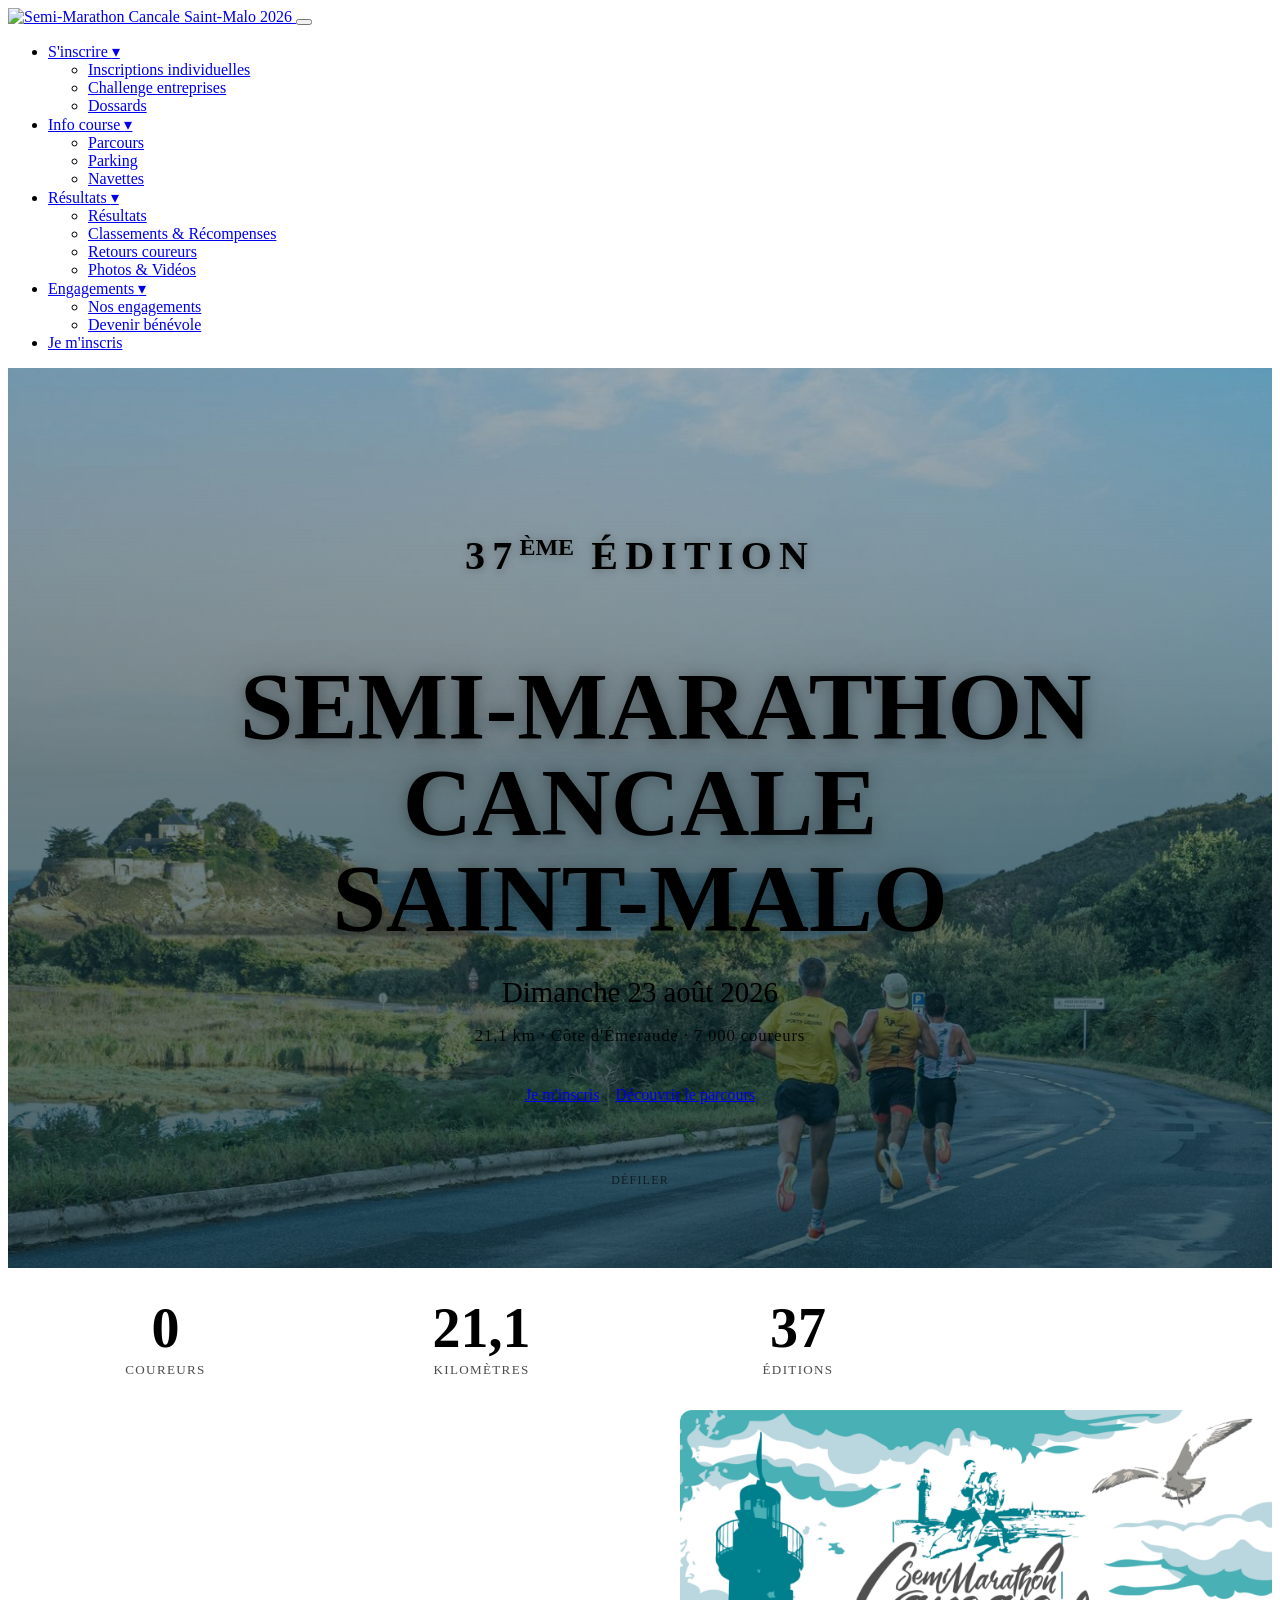
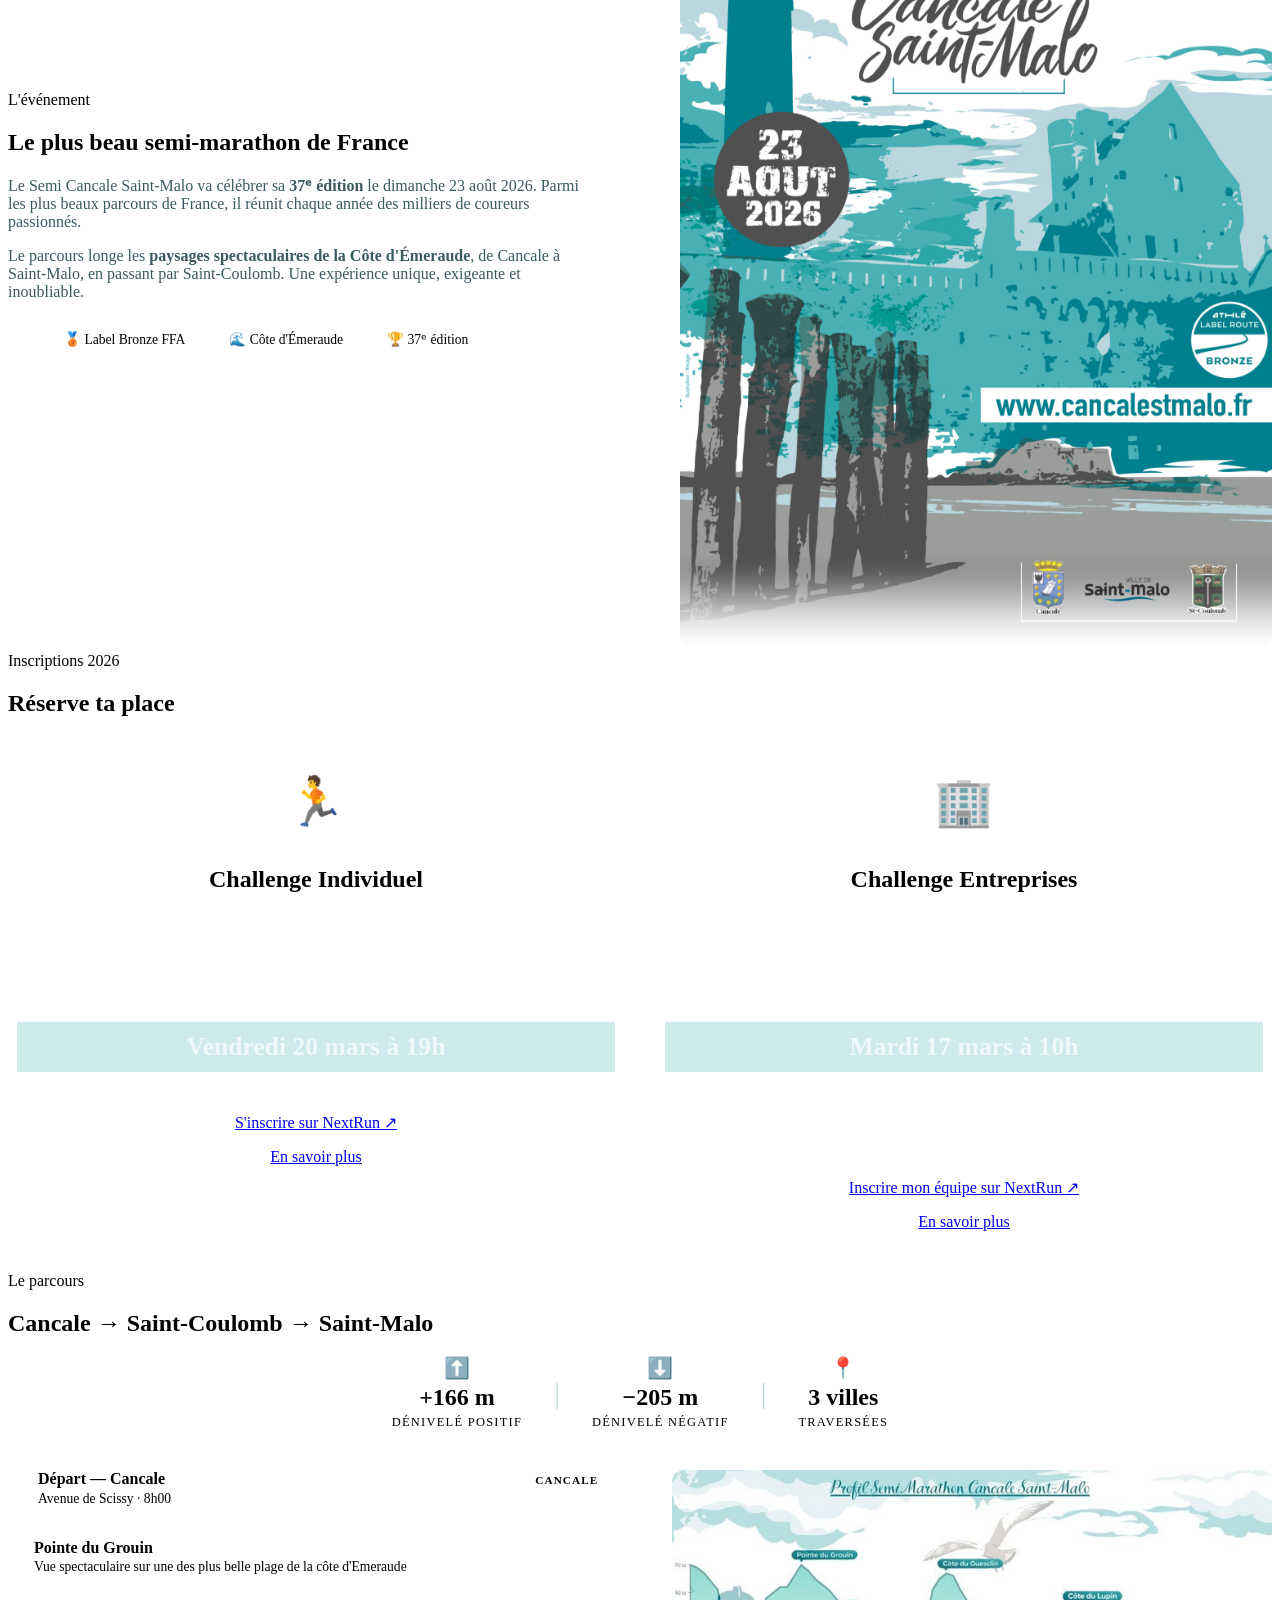
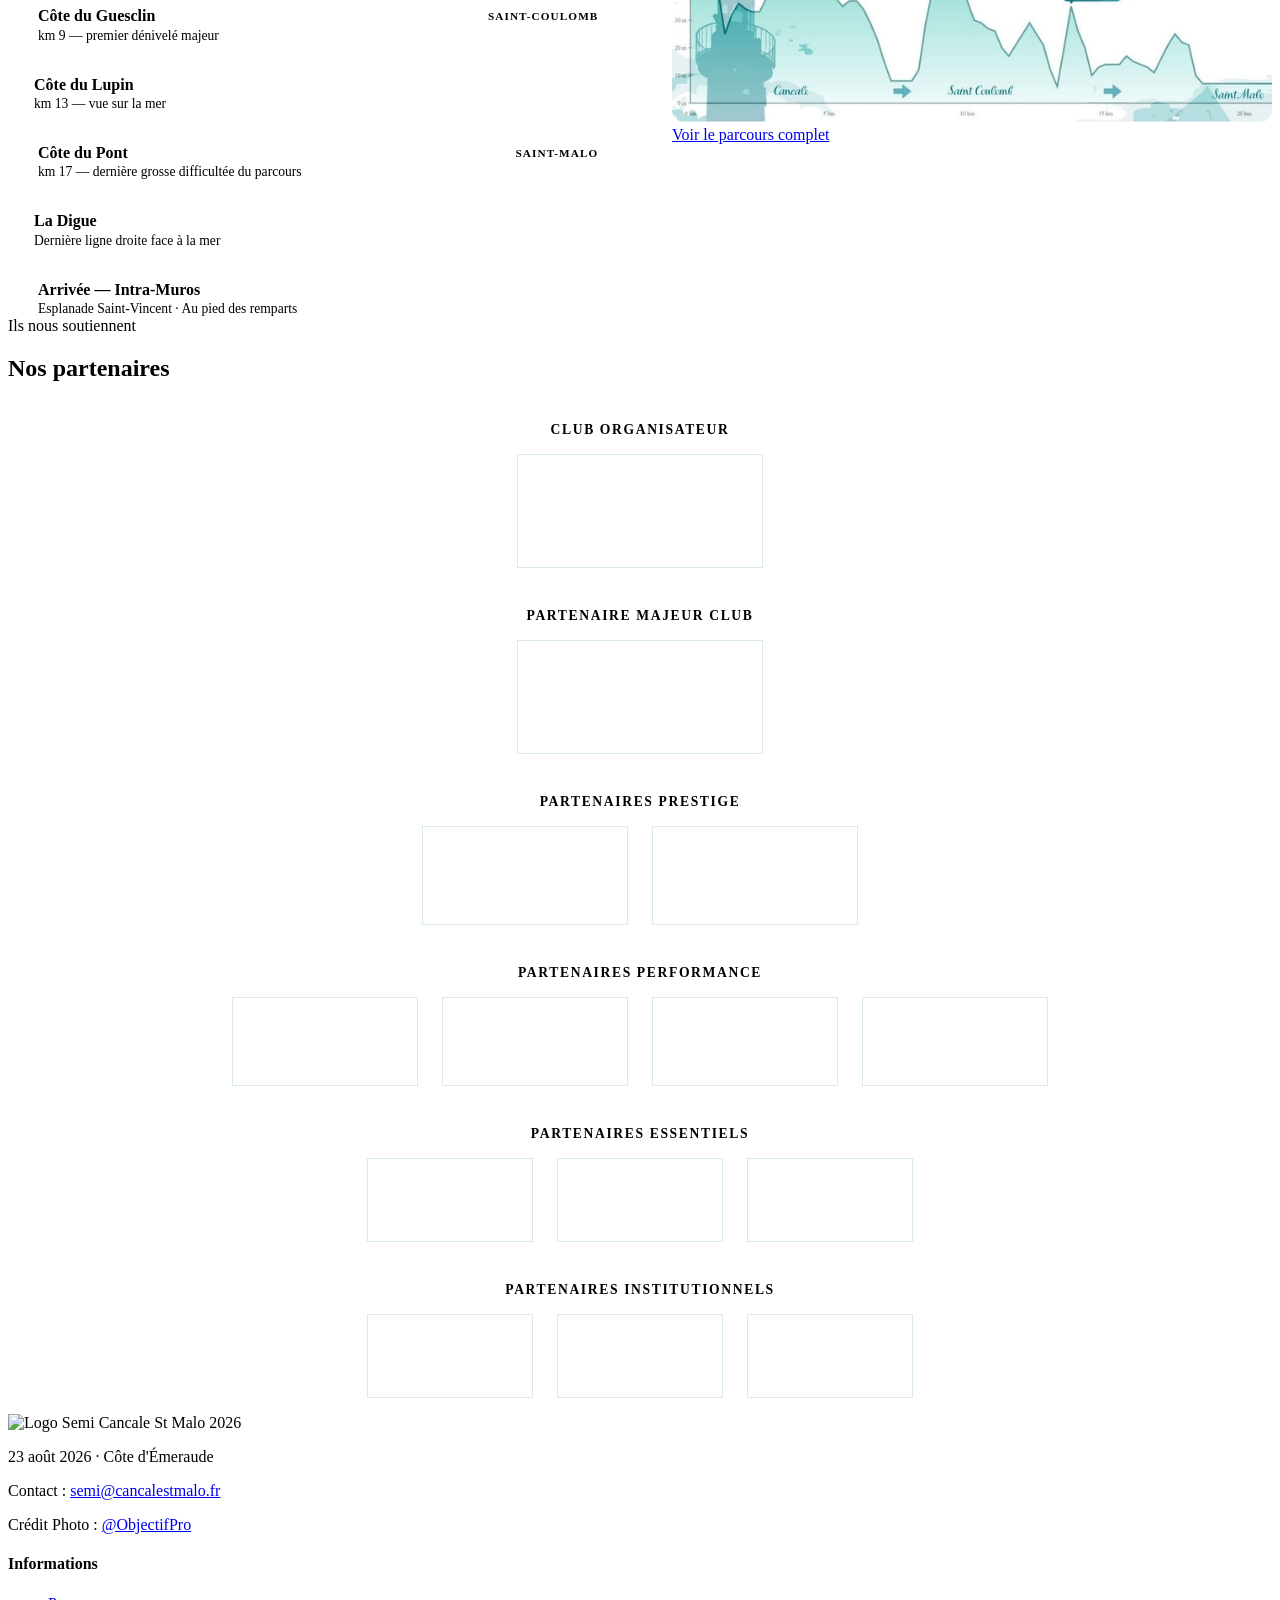
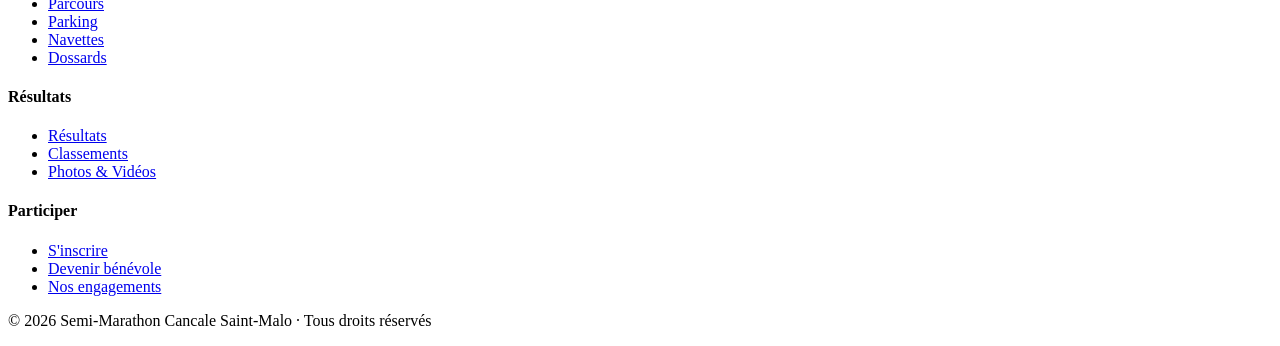
==== index.html @ 621b6b7c "Modification page inscription individuelle" ====
<!DOCTYPE html>
<html lang="fr">
  <head>
    <meta charset="UTF-8" />
    <meta name="viewport" content="width=device-width, initial-scale=1.0" />
    <meta name="description" content="Semi-Marathon Cancale Saint-Malo - 37ème édition - 23 août 2026 - 7000 coureurs sur la Côte d'Émeraude" />
    <link rel="icon" type="image/svg+xml" href="/favicon.svg" />
    <title>Semi-Marathon Cancale Saint-Malo 2026</title>

    <!-- Google Fonts : Inter pour le texte, Oswald pour les titres sportifs -->
    <link rel="preconnect" href="https://fonts.googleapis.com">
    <link rel="preconnect" href="https://fonts.gstatic.com" crossorigin>
    <link href="https://fonts.googleapis.com/css2?family=Inter:wght@300;400;500;600&family=Oswald:wght@400;500;600;700&display=swap" rel="stylesheet">

    <!-- CSS global : variables, reset, boutons, animations -->
    <link rel="stylesheet" href="/src/css/main.css" />

    <!-- Navbar -->
    <link rel="stylesheet" href="/src/css/components/navbar.css" />

    <!-- Footer -->
    <link rel="stylesheet" href="/src/css/components/footer.css" />

    <!-- Styles spécifiques à la page d'accueil uniquement -->
    <link rel="stylesheet" href="/src/css/pages/home.css" />

  </head>
  <body>

    <!-- ========================================
         NAVBAR : fixe en haut, transparente 
         puis opaque au scroll
         ======================================== -->
    <nav class="navbar" id="navbar">
      <div class="navbar__container">

        <!-- Logo -->
        <a href="/" class="navbar__logo">
          <img 
            src="/src/assets/logo.png" 
            alt="Semi-Marathon Cancale Saint-Malo 2026"
            class="navbar__logo-img"
            loading="eager"
        />
        </a>

        <!-- Bouton hamburger pour mobile -->
        <button class="navbar__burger" id="burger" aria-label="Ouvrir le menu">
          <span></span>
          <span></span>
          <span></span>
        </button>

        <!-- Menu principal -->
        <ul class="navbar__menu" id="navMenu">

          <!-- Dropdown Inscriptions -->
          <li class="navbar__item navbar__item--dropdown">
            <a href="#" class="navbar__link navbar__link--dropdown">
              S'inscrire <span class="navbar__arrow">▾</span>
            </a>
            <ul class="navbar__dropdown">
              <li><a href="/src/pages/inscriptions-individuelles.html">Inscriptions individuelles</a></li>
              <li><a href="/src/pages/challenge-entreprises.html">Challenge entreprises</a></li>
              <li><a href="/src/pages/dossards.html">Dossards</a></li>
            </ul>
          </li>

          <!-- Dropdown Info course -->
          <li class="navbar__item navbar__item--dropdown">
            <a href="#" class="navbar__link navbar__link--dropdown">
              Info course <span class="navbar__arrow">▾</span>
            </a>
            <ul class="navbar__dropdown">
              <li><a href="/src/pages/parcours.html">Parcours</a></li>
              <li><a href="/src/pages/parking.html">Parking</a></li>
              <li><a href="/src/pages/navettes.html">Navettes</a></li>
            </ul>
          </li>

          <!-- Dropdown Résultats -->
          <li class="navbar__item navbar__item--dropdown">
            <a href="#" class="navbar__link navbar__link--dropdown">
              Résultats <span class="navbar__arrow">▾</span>
            </a>
            <ul class="navbar__dropdown">
              <li><a href="/src/pages/resultats.html">Résultats</a></li>
              <li><a href="/src/pages/classements.html">Classements & Récompenses</a></li>
              <li><a href="/src/pages/retours-coureurs.html">Retours coureurs</a></li>
              <li><a href="/src/pages/photos-videos.html">Photos & Vidéos</a></li>
            </ul>
          </li>

          <!-- Dropdown Engagements -->
          <li class="navbar__item navbar__item--dropdown">
            <a href="#" class="navbar__link navbar__link--dropdown">
              Engagements <span class="navbar__arrow">▾</span>
            </a>
            <ul class="navbar__dropdown">
              <li><a href="/src/pages/engagements.html">Nos engagements</a></li>
              <li><a href="/src/pages/benevoles.html">Devenir bénévole</a></li>
            </ul>
          </li>

          <!-- CTA Inscription bien visible -->
          <li class="navbar__item">
            <a href="/src/pages/inscriptions-individuelles.html" class="navbar__cta">
              Je m'inscris
            </a>
          </li>

        </ul>
      </div>
    </nav>

    <!-- ========================================
         HERO : plein écran avec image de fond,
         parallax et texte centré
         ======================================== -->
    <section class="hero" id="hero">

    <!-- Image de fond (parallax via JS) -->
    <div class="hero__bg" id="heroBg"></div>

    <!-- Overlay sombre pour lisibilité du texte -->
    <div class="hero__overlay"></div>

    <!-- Contenu centré -->
    <div class="hero__content">

        <!--
        MODIFICATION : la 37ème édition devient un "badge" visuel
        au lieu d'une simple ligne de texte.
        On utilise une structure en 3 parties :
        - un trait décoratif gauche
        - le texte de l'édition
        - un trait décoratif droit
        -->
        <div class="hero__edition-badge">
        <span class="hero__edition-line"></span>
        <span class="hero__edition-text">37<sup>ème</sup> édition</span>
        <span class="hero__edition-line"></span>
        </div>

        <h1 class="hero__title">
        SEMI-MARATHON<br>
        <span class="hero__title-accent">CANCALE</span>
        <span class="hero__title-accent">SAINT-MALO</span>
        </h1>

        <p class="hero__date">Dimanche 23 août 2026</p>
        <p class="hero__subtitle">
        21,1 km · Côte d'Émeraude · 7 000 coureurs
        </p>

        <!-- Boutons d'action -->
        <div class="hero__actions">
        <a href="/src/pages/inscriptions-individuelles.html" class="btn btn--primary">
            Je m'inscris
        </a>
        <a href="/src/pages/parcours.html" class="btn btn--outline">
            Découvrir le parcours
        </a>
        </div>

    </div>

    <!-- Scroll indicator animé -->
    <div class="hero__scroll-indicator">
        <span>Défiler</span>
        <div class="hero__scroll-arrow"></div>
    </div>

    </section>

    <!-- ========================================
         STATS : bande de chiffres clés
         ======================================== -->
    <section class="stats">
      <div class="stats__container">
        <div class="stats__item">
          <span class="stats__number" data-target="7000">0</span>
          <span class="stats__label">Coureurs</span>
        </div>
        <div class="stats__item">
          <span class="stats__number">21,1</span>
          <span class="stats__label">Kilomètres</span>
        </div>
        <div class="stats__item">
          <span class="stats__number">37</span>
          <span class="stats__label">Éditions</span>
        </div>
      </div>
    </section>

    <!-- ========================================
         PRÉSENTATION : section texte + image
         ======================================== -->
    <section class="presentation section">
      <div class="presentation__container container">

        <div class="presentation__text" data-animate="fade-left">
          <span class="section__tag">L'événement</span>
          <h2 class="section__title">Le plus beau semi-marathon de France</h2>
          <p>Le Semi Cancale Saint-Malo va célébrer sa <strong>37ᵉ édition</strong> le dimanche 23 août 2026. Parmi les plus beaux parcours de France, il réunit chaque année des milliers de coureurs passionnés.</p>
          <p>Le parcours longe les <strong>paysages spectaculaires de la Côte d'Émeraude</strong>, de Cancale à Saint-Malo, en passant par Saint-Coulomb. Une expérience unique, exigeante et inoubliable.</p>
          <ul class="presentation__badges">
            <li class="badge">🥉 Label Bronze FFA</li>
            <li class="badge">🌊 Côte d'Émeraude</li>
            <li class="badge">🏆 37ᵉ édition</li>
          </ul>
        </div>

        <div class="presentation__image" data-animate="fade-right">
          <!-- Placeholder image - à remplacer par une vraie photo -->
          <img 
            src="/src/assets/Affiche_Label.png" 
            alt="Coureurs sur la Côte d'Émeraude"
            loading="lazy"
          />
        </div>

      </div>
    </section>

    <!-- ========================================
     INSCRIPTIONS : dates et CTA
     ======================================== -->
    <section class="inscriptions section section--dark">
    <div class="container">
        <span class="section__tag section__tag--light">Inscriptions 2026</span>
        <h2 class="section__title section__title--light">Réserve ta place</h2>



        <div class="inscriptions__grid">

        <!-- Carte Challenge Individuel -->
        <div class="inscriptions__card" data-animate="fade-up">

            <div class="inscriptions__icon">🏃</div>
            <h3>Challenge Individuel</h3>

            <p class="inscriptions__date-label">Ouverture des inscriptions</p>
            <p class="inscriptions__date">Vendredi 20 mars à 19h</p>

            <!--
            Lien direct NextRun : remplace href="#" par l'URL
            exacte de la course sur nextrun.fr quand disponible
            -->
            <a href="https://nextrun.fr/e/Semi-marathon-Cancale-Saint-Malo-2026" 
            class="btn btn--nextrun"
            target="_blank"
            rel="noopener noreferrer">
            S'inscrire sur NextRun ↗
            </a>

            <!-- Lien secondaire vers la page de détail du site -->
            <a href="/src/pages/inscriptions-individuelles.html" 
            class="inscriptions__card-link-secondary">
            En savoir plus
            </a>

        </div>

        <!-- Carte Challenge Entreprises -->
        <div class="inscriptions__card" data-animate="fade-up" style="animation-delay: 0.15s">

            <div class="inscriptions__icon">🏢</div>
            <h3>Challenge Entreprises</h3>

            <p class="inscriptions__date-label">Ouverture des inscriptions</p>
            <p class="inscriptions__date">Mardi 17 mars à 10h</p>
            <p class="inscriptions__card-detail">Équipes de 4 coureurs · 200€</p>

            <a href="https://nextrun.fr/e/Semi-marathon-Cancale-Saint-Malo-2026" 
            class="btn btn--nextrun"
            target="_blank"
            rel="noopener noreferrer">
            Inscrire mon équipe sur NextRun ↗
            </a>

            <a href="/src/pages/challenge-entreprises.html" 
            class="inscriptions__card-link-secondary">
            En savoir plus
            </a>

        </div>

        </div>
    </div>
    </section>


    <!-- ========================================
         PARCOURS : aperçu visuel
         ======================================== -->
    <section class="parcours-apercu section">
        <div class="container">
        <span class="section__tag">Le parcours</span>
        <h2 class="section__title">Cancale → Saint-Coulomb → Saint-Malo</h2>

        <!-- Dénivelé mis en avant au-dessus des étapes -->
        <div class="parcours-apercu__denivele" data-animate="fade-up">
        <div class="denivele__item">
            <span class="denivele__icon">⬆️</span>
            <span class="denivele__value">+166 m</span>
            <span class="denivele__label">Dénivelé positif</span>
        </div>
        <div class="denivele__separator">|</div>
        <div class="denivele__item">
            <span class="denivele__icon">⬇️</span>
            <span class="denivele__value">−205 m</span>
            <span class="denivele__label">Dénivelé négatif</span>
        </div>
        <div class="denivele__separator">|</div>
        <div class="denivele__item">
            <span class="denivele__icon">📍</span>
            <span class="denivele__value">3 villes</span>
            <span class="denivele__label">Traversées</span>
        </div>
        </div>

        <div class="parcours-apercu__grid">

        <!-- Étapes du parcours -->
        <div class="parcours-apercu__steps" data-animate="fade-left">

            <!-- CANCALE -->
            <div class="step">
            <div class="step__dot step__dot--start"></div>
            <div class="step__content">
                <strong>Départ — Cancale</strong>
                <span>Avenue de Scissy · 8h00</span>
            </div>
            <!-- Badge ville -->
            <span class="step__city-badge">Cancale</span>
            </div>
            <div class="step__line"></div>

            <div class="step">
            <div class="step__dot step__dot--landmark"></div>
            <div class="step__content">
                <strong>Pointe du Grouin</strong>
                <span>Vue spectaculaire sur une des plus belle plage de la côte d'Emeraude</span>
            </div>
            </div>
            <div class="step__line"></div>

            <!-- SAINT-COULOMB -->
            <div class="step">
            <div class="step__dot step__dot--city"></div>
            <div class="step__content">
                <strong>Côte du Guesclin</strong>
                <span>km 9 — premier dénivelé majeur</span>
            </div>
            <span class="step__city-badge">Saint-Coulomb</span>
            </div>
            <div class="step__line"></div>

            <div class="step">
            <div class="step__dot step__dot--landmark"></div>
            <div class="step__content">
                <strong>Côte du Lupin</strong>
                <span>km 13 — vue sur la mer</span>
            </div>
            </div>
            <div class="step__line"></div>

            <!-- SAINT-MALO -->
            <div class="step">
            <div class="step__dot step__dot--city"></div>
            <div class="step__content">
                <strong>Côte du Pont</strong>
                <span>km 17 — dernière grosse difficultée du parcours</span>
            </div>
            <span class="step__city-badge">Saint-Malo</span>
            </div>
            <div class="step__line"></div>

            <div class="step">
            <div class="step__dot step__dot--landmark"></div>
            <div class="step__content">
                <strong>La Digue</strong>
                <span>Dernière ligne droite face à la mer</span>
            </div>
            </div>
            <div class="step__line"></div>

            <div class="step">
            <div class="step__dot step__dot--end"></div>
            <div class="step__content">
                <strong>Arrivée — Intra-Muros</strong>
                <span>Esplanade Saint-Vincent · Au pied des remparts</span>
            </div>
            </div>

        </div>

        <!-- Image parcours -->
        <div class="parcours-apercu__image" data-animate="fade-right">
            <img 
            src="/src/assets/parcours.jpg" 
            alt="Vue aérienne Côte d'Émeraude"
            loading="lazy"
            />
            <a href="/src/pages/parcours.html" class="btn btn--primary parcours-apercu__btn">
            Voir le parcours complet
            </a>
        </div>

            </div>
        </div>
    </section>

    <!-- ========================================
     PARTENAIRES
     ======================================== -->
<section class="partenaires section section--gray">
  <div class="container">
    <span class="section__tag">Ils nous soutiennent</span>
    <h2 class="section__title">Nos partenaires</h2>

    <!--
      PARTENAIRES CLUB
      ────────────────
      On regroupe ici le partenaire majeur ET le club organisateur
      dans la MÊME grille --club, côte à côte.
      
      La technique background-image garantit que le logo occupe
      100% du conteneur (520×240px) quelle que soit la résolution
      du fichier source — c'est le conteneur qui définit la taille,
      pas l'image.

      aria-label = texte alternatif pour l'accessibilité
      (remplace le alt de l'<img> qu'on n'utilise plus)
    -->

    <p class="partenaires__tier-label">Club Organisateur</p>
    <div class="partenaires__grid partenaires__grid--club">

      <!-- Club organisateur — même niveau visuel, même grille -->
      <a href="#"
         class="partenaire-logo"
         style="background-image: url('/src/assets/Logo_CJF.png')"
         aria-label="CJF Saint-Malo — Club Organisateur"
         target="_blank"
         rel="noopener noreferrer">
      </a>

    </div>

    <p class="partenaires__tier-label">Partenaire Majeur Club</p>
    <div class="partenaires__grid partenaires__grid--club">

      <!-- Partenaire majeur Club -->
      <a href="#"
         class="partenaire-logo"
         style="background-image: url('/src/assets/Logo_Breizh_Surimi.png')"
         aria-label="Breizh Surimi — Partenaire Majeur Club"
         target="_blank"
         rel="noopener noreferrer">
      </a>

    </div>

    <!--
      PARTENAIRES PRESTIGE
      ─────────────────────
      Même technique : background-image sur l'élément <a>.
      Remplace href="#" par la vraie URL du partenaire.
    -->
    <p class="partenaires__tier-label">Partenaires Prestige</p>
    <div class="partenaires__grid partenaires__grid--prestige">

      <a href="#"
         class="partenaire-logo"
         style="background-image: url('/src/assets/logo\ decathlon.png')"
         aria-label="Nom du partenaire Prestige 1"
         target="_blank" rel="noopener noreferrer">
      </a>

      <a href="#"
         class="partenaire-logo"
         style="background-image: url('/src/assets/super\ u\ cancale.jpg')"
         aria-label="Nom du partenaire Prestige 2"
         target="_blank" rel="noopener noreferrer">
      </a>

    </div>

    <!--
      PARTENAIRES PERFORMANCE
      ────────────────────────
    -->
    <p class="partenaires__tier-label">Partenaires Performance</p>
    <div class="partenaires__grid partenaires__grid--performance">

      <a href="#"
         class="partenaire-logo"
         style="background-image: url('/src/assets/seat\ cupra.jpg')"
         aria-label="Nom du partenaire Performance 1"
         target="_blank" rel="noopener noreferrer">
      </a>

      <a href="#"
         class="partenaire-logo"
         style="background-image: url('/src/assets/logo-la_cancalaise.png')"
         aria-label="Nom du partenaire Performance 2"
         target="_blank" rel="noopener noreferrer">
      </a>

      <a href="#"
         class="partenaire-logo"
         style="background-image: url('/src/assets/ker_cadelac.png')"
         aria-label="Nom du partenaire Performance 2"
         target="_blank" rel="noopener noreferrer">
      </a>

      <a href="#"
         class="partenaire-logo"
         style="background-image: url('/src/assets/ca-Ille_et_vilaine-v-RVB.jpg')"
         aria-label="Nom du partenaire Performance 3"
         target="_blank" rel="noopener noreferrer">
      </a>


    </div>

    <!--
      PARTENAIRES ESSENTIELS
      ───────────────────────
    -->
    <p class="partenaires__tier-label">Partenaires Essentiels</p>
    <div class="partenaires__grid partenaires__grid--essentiels">
         <a href="#"
         class="partenaire-logo"
         style="background-image: url('/src/assets/Octopus\ Sport.png')"
         aria-label="Nom du partenaire Essentiel 1"
         target="_blank" rel="noopener noreferrer">
      </a>

      <a href="#"
         class="partenaire-logo"
         style="background-image: url('/src/assets/Apirun.jpg')"
         aria-label="Nom du partenaire Essentiel 2"
         target="_blank" rel="noopener noreferrer">
      </a>

      <a href="#"
         class="partenaire-logo"
         style="background-image: url('/src/assets/beaussais.jpg')"
         aria-label="Nom du partenaire Essentiel 3"
         target="_blank" rel="noopener noreferrer">
      </a>

    </div>

    <p class="partenaires__tier-label">Partenaires Institutionnels</p>
    <div class="partenaires__grid partenaires__grid--essentiels">
         <a href="#"
         class="partenaire-logo"
         style="background-image: url('/src/assets/Cancale.webp')"
         aria-label="Nom du partenaire Essentiel 1"
         target="_blank" rel="noopener noreferrer">
      </a>

      <a href="#"
         class="partenaire-logo"
         style="background-image: url('/src/assets/logo_mairie_stcoulomb.jpg')"
         aria-label="Nom du partenaire Essentiel 2"
         target="_blank" rel="noopener noreferrer">
      </a>

      <a href="#"
         class="partenaire-logo"
         style="background-image: url('/src/assets/saint-malo_new-2560x1175.webp')"
         aria-label="Nom du partenaire Essentiel 3"
         target="_blank" rel="noopener noreferrer">
      </a>

    </div>

    </div>
    </section>

    <!-- ========================================
         FOOTER
         ======================================== -->
    <footer class="footer">
      <div class="footer__container container">

        <div class="footer__brand">
          <img 
            src="/src/assets/logo.png" 
            alt="Logo Semi Cancale St Malo 2026"
            class="footer__logo"
            loading="lazy"
          />
          <p>23 août 2026 · Côte d'Émeraude</p>
          <p>Contact : <a href="mailto:semi@cancalestmalo.fr">semi@cancalestmalo.fr</a></p>
          <p> Crédit Photo : <a href=https://objectif-pro.fr>@ObjectifPro</a> </p>
        </div>

        <div class="footer__links">
          <h4>Informations</h4>
          <ul>
            <li><a href="/src/pages/parcours.html">Parcours</a></li>
            <li><a href="/src/pages/parking.html">Parking</a></li>
            <li><a href="/src/pages/navettes.html">Navettes</a></li>
            <li><a href="/src/pages/dossards.html">Dossards</a></li>
          </ul>
        </div>

        <div class="footer__links">
          <h4>Résultats</h4>
          <ul>
            <li><a href="/src/pages/resultats.html">Résultats</a></li>
            <li><a href="/src/pages/classements.html">Classements</a></li>
            <li><a href="/src/pages/photos-videos.html">Photos & Vidéos</a></li>
          </ul>
        </div>

        <div class="footer__links">
          <h4>Participer</h4>
          <ul>
            <li><a href="/src/pages/inscriptions-individuelles.html">S'inscrire</a></li>
            <li><a href="/src/pages/benevoles.html">Devenir bénévole</a></li>
            <li><a href="/src/pages/engagements.html">Nos engagements</a></li>
          </ul>
        </div>

      </div>
      <div class="footer__bottom">
        <p>© 2026 Semi-Marathon Cancale Saint-Malo · Tous droits réservés</p>
      </div>
    </footer>

    <script type="module" src="/src/js/main.js"></script>
  </body>
</html>
---- src/css/pages/home.css ----
/* =============================================
   home.css
   Styles spécifiques à la page d'accueil.
   Chargé UNIQUEMENT sur index.html.
   ============================================= */

/* ---- HERO ---- */
.hero {
  position: relative;
  height: 100svh;
  min-height: 600px;
  display: flex;
  align-items: center;
  justify-content: center;
  overflow: hidden;
  color: var(--color-white);
  text-align: center;
}

/* Image de fond (parallax via JS) */
.hero__bg {
  position: absolute;
  inset: -10%;
  background-image: url('/src/assets/photo_accueil.jpg');
  background-size: cover;
  background-position: center;
  will-change: transform;
}

/*
 * Overlay avec dégradé directionnel.
 * Plus transparent en haut (on voit le paysage)
 * Plus sombre au centre/bas (le texte ressort)
 */
.hero__overlay {
  position: absolute;
  inset: 0;
  background: linear-gradient(
    to bottom,
    rgba(1, 30, 36, 0.15) 0%,
    rgba(1, 30, 36, 0.55) 45%,
    rgba(1, 30, 36, 0.70) 100%
  );
}

/*
 * Contenu texte — sans encadré.
 * Le text-shadow suffit pour la lisibilité.
 */
.hero__content {
  position: relative;
  z-index: 2;
  max-width: 800px;
  padding: 0 1.5rem;
  animation: fadeInDown 1s ease both;
}

/*
 * Badge "37ème édition" avec traits décoratifs
 * de chaque côté — technique "ruled title".
 */
.hero__edition-badge {
  display: flex;
  align-items: center;
  justify-content: center;
  gap: 1rem;
  margin-bottom: 1.25rem;
}

/* Traits horizontaux de part et d'autre du texte */
.hero__edition-line {
  display: block;
  height: 1px;
  width: 60px;
  background: var(--color-primary);
  opacity: 0.8;
}

/* Texte de l'édition — grossi avec clamp() */
.hero__edition-text {
  font-size: clamp(1.5rem, 4vw, 2.5rem);
  font-weight: 600;
  letter-spacing: 0.18em;
  text-transform: uppercase;
  color: var(--color-primary);
  white-space: nowrap;
  text-shadow: 0 1px 8px rgba(0, 0, 0, 0.3);
}

/*
 * Le <sup> "ème" : taille réduite pour ne pas
 * casser la hauteur de ligne.
 */
.hero__edition-text sup {
  font-size: 0.6em;
  vertical-align: super;
  letter-spacing: 0;
}

/*
 * Titre principal — text-shadow en double couche :
 * couche 1 (flou court) = bord net et contrasté
 * couche 2 (flou large) = halo doux autour du mot
 */
.hero__title {
  font-family: var(--font-title);
  font-size: clamp(2.8rem, 8vw, 6rem);
  font-weight: 700;
  line-height: 1;
  margin-bottom: 1.5rem;
  white-space: nowrap;
  text-shadow:
    0 2px 15px rgba(0, 0, 0, 0.35),
    0 4px 50px rgba(0, 0, 0, 0.20);
}

.hero__title-accent {
  color: var(--color-primary);
  display: block;
}

.hero__date {
  font-family: var(--font-title);
  font-size: clamp(1.2rem, 3vw, 1.8rem);
  font-weight: 500;
  color: var(--color-primary);
  margin-bottom: 0.5rem;
  text-shadow: 0 1px 10px rgba(0, 0, 0, 0.3);
}

.hero__subtitle {
  font-size: 1.05rem;
  opacity: 0.90;
  margin-bottom: 2.5rem;
  letter-spacing: 0.05em;
  text-shadow: 0 1px 10px rgba(0, 0, 0, 0.3);
}

/* Boutons côte à côte */
.hero__actions {
  display: flex;
  gap: 1rem;
  justify-content: center;
  flex-wrap: wrap;
}

/* Indicateur "scroll vers le bas" */
.hero__scroll-indicator {
  position: absolute;
  bottom: 2rem;
  left: 50%;
  transform: translateX(-50%);
  z-index: 2;
  display: flex;
  flex-direction: column;
  align-items: center;
  gap: 0.5rem;
  font-size: 0.75rem;
  letter-spacing: 0.1em;
  text-transform: uppercase;
  opacity: 0.6;
  color: var(--color-white);
}

.hero__scroll-arrow {
  width: 2px;
  height: 40px;
  background: var(--color-primary);
  animation: scrollPulse 1.5s ease-in-out infinite;
}

/* ---- STATS ---- */
.stats {
  background: var(--color-secondary);
  color: var(--color-white);
}

.stats__container {
  display: grid;
  grid-template-columns: repeat(4, 1fr);
  max-width: var(--max-width);
  margin: 0 auto;
}

.stats__item {
  display: flex;
  flex-direction: column;
  align-items: center;
  padding: 2rem 1rem;
  border-right: 1px solid rgba(255,255,255,0.15);
  transition: background var(--transition);
}
.stats__item:last-child { border-right: none; }
.stats__item:hover { background: rgba(255,255,255,0.05); }

.stats__number {
  font-family: var(--font-title);
  font-size: clamp(2rem, 5vw, 3.5rem);
  font-weight: 700;
  color: var(--color-primary);
  line-height: 1;
}

.stats__label {
  font-size: 0.82rem;
  letter-spacing: 0.1em;
  text-transform: uppercase;
  opacity: 0.7;
  margin-top: 0.4rem;
}

/* ---- PRÉSENTATION ---- */
.presentation__container {
  display: grid;
  grid-template-columns: 1fr 1fr;
  gap: 5rem;
  align-items: center;
}

.presentation__text p {
  margin-bottom: 1rem;
  color: #3a5a60;
}

.presentation__badges {
  display: flex;
  flex-wrap: wrap;
  gap: 0.75rem;
  list-style: none;
  margin-top: 1.5rem;
}

.badge {
  padding: 0.4rem 1rem;
  background: var(--color-gray-light);
  border: 1px solid var(--color-primary);
  border-radius: 50px;
  font-size: 0.85rem;
  font-weight: 500;
  color: var(--color-secondary);
}

.presentation__image img {
  border-radius: 12px;
  box-shadow: var(--shadow-lg);
  width: 100%;
  height: auto;
  object-fit: contain;
}

/* ---- INSCRIPTIONS ---- */
.inscriptions__grid {
  display: grid;
  grid-template-columns: 1fr 1fr;
  gap: 2rem;
  margin-top: 1rem;
}

.inscriptions__card {
  background: rgba(255,255,255,0.08);
  border: 1px solid rgba(255,255,255,0.15);
  border-radius: 16px;
  padding: 2.5rem 2rem;
  text-align: center;
  display: flex;
  flex-direction: column;
  align-items: center;
  gap: 1rem;
  transition: transform var(--transition), box-shadow var(--transition);
}
.inscriptions__card:hover {
  transform: translateY(-6px);
  box-shadow: var(--shadow-lg);
}

.inscriptions__icon {
  font-size: 3rem;
  line-height: 1;
}

.inscriptions__card h3 {
  font-family: var(--font-title);
  font-size: 1.5rem;
  font-weight: 600;
  color: var(--color-white);
}

.inscriptions__date-label {
  font-size: 0.78rem;
  font-weight: 600;
  letter-spacing: 0.12em;
  text-transform: uppercase;
  color: rgba(255,255,255,0.55);
}

.inscriptions__date {
  font-family: var(--font-title);
  font-size: 1.6rem !important;
  font-weight: 700;
  color: var(--color-white);
  background: rgba(63, 170, 180, 0.25);
  padding: 0.6rem 1.5rem;
  border-radius: var(--border-radius);
  border-left: 4px solid var(--color-primary);
  width: 100%;
  text-align: center;
  display: block;
}

.inscriptions__card > p {
  color: rgba(255,255,255,0.7);
  font-size: 0.95rem;
}

/* ---- PARCOURS APERÇU ---- */
.parcours-apercu__grid {
  display: grid;
  grid-template-columns: 1fr 1fr;
  gap: 4rem;
  align-items: start;
  margin-top: 1rem;
}

/*
 * Bande dénivelé — 3 blocs (D+, D-, villes)
 * séparés par des barres verticales légères.
 */
.parcours-apercu__denivele {
  display: flex;
  align-items: center;
  justify-content: center;
  gap: 2rem;
  margin-bottom: 2.5rem;
  flex-wrap: wrap;
}

.denivele__item {
  display: flex;
  flex-direction: column;
  align-items: center;
  gap: 0.25rem;
}

.denivele__icon {
  font-size: 1.3rem;
}

.denivele__value {
  font-family: var(--font-title);
  font-size: 1.5rem;
  font-weight: 700;
  color: var(--color-secondary);
}

.denivele__label {
  font-size: 0.78rem;
  text-transform: uppercase;
  letter-spacing: 0.1em;
  color: var(--color-gray);
}

/* Séparateur vertical entre les 3 blocs dénivelé */
.denivele__separator {
  color: rgba(1, 114, 132, 0.25);
  font-size: 1.8rem;
  font-weight: 100;
}

/* ---- ÉTAPES DU PARCOURS ---- */
.step {
  display: flex;
  align-items: flex-start;
  gap: 1rem;
}

/*
 * Point neutre par défaut.
 * Les variantes --start, --end, --city, --landmark
 * modifient la couleur et la taille selon l'importance.
 */
.step__dot {
  width: 14px;
  height: 14px;
  border-radius: 50%;
  background: var(--color-gray);
  border: 2px solid var(--color-gray);
  flex-shrink: 0;
  margin-top: 5px;
}

/* Départ : couleur primaire pleine */
.step__dot--start {
  background: var(--color-primary);
  border-color: var(--color-primary);
}

/* Arrivée : couleur secondaire (bleu foncé) */
.step__dot--end {
  background: var(--color-secondary);
  border-color: var(--color-secondary);
}

/* Changement de ville : primaire, même taille que start */
.step__dot--city {
  background: var(--color-primary);
  border-color: var(--color-primary);
  width: 14px;
  height: 14px;
}

/*
 * Point d'intérêt (ex: Pointe du Grouin, La Digue)
 * Cercle vide (transparent) avec bordure primaire.
 * Légèrement plus petit pour hiérarchiser visuellement.
 */
.step__dot--landmark {
  background: transparent;
  border: 2px solid var(--color-primary);
  width: 10px;
  height: 10px;
}

/* Ligne verticale reliant les étapes */
.step__line {
  width: 2px;
  height: 32px;
  background: var(--color-gray-light);
  margin-left: 6px;
}

.step__content {
  display: flex;
  flex-direction: column;
  gap: 0.15rem;
}
.step__content strong { font-weight: 600; color: var(--color-dark); }
.step__content span   { font-size: 0.85rem; color: var(--color-gray); }

/*
 * Badge ville — pastille colorée affichée à droite
 * de l'étape pour signaler l'entrée dans une nouvelle ville.
 * margin-left: auto le pousse naturellement à droite.
 */
.step__city-badge {
  font-size: 0.7rem;
  font-weight: 600;
  letter-spacing: 0.1em;
  text-transform: uppercase;
  color: var(--color-white);
  background: var(--color-secondary);
  padding: 0.2rem 0.6rem;
  border-radius: 20px;
  white-space: nowrap;
  margin-left: auto;
  flex-shrink: 0; /* ne se compresse pas si le texte est long */
}

/* Image parcours */
.parcours-apercu__image {
  position: relative;
}
.parcours-apercu__image img {
  border-radius: 12px;
  box-shadow: var(--shadow-lg);
  width: 100%;
  object-fit: cover;
  max-height: 420px;
}
.parcours-apercu__btn { margin-top: 1.25rem; }

/* ---- PARTENAIRES ---- */
.partenaires__tier-label {
  font-family: var(--font-title);
  font-size: 0.85rem;
  font-weight: 600;
  letter-spacing: 0.12em;
  text-transform: uppercase;
  color: var(--color-secondary);
  text-align: center;
  margin: 2.5rem 0 1rem;
}

.partenaires__grid {
  display: flex;
  flex-wrap: wrap;
  justify-content: center;
  gap: 1.5rem;
  margin-bottom: 1rem;
}

.partenaire-logo {
  display: flex;
  align-items: center;
  justify-content: center;
  background: var(--color-white);
  border: 1px solid rgba(1,114,132,0.15);
  border-radius: var(--border-radius);
  padding: 1rem 2rem;
  font-size: 0.85rem;
  color: var(--color-gray);
  transition: box-shadow var(--transition), transform var(--transition);
}
.partenaire-logo:hover {
  box-shadow: var(--shadow-md);
  transform: translateY(-3px);
}

/* Tailles différentes selon le niveau de partenariat */
.partenaires__grid--club        .partenaire-logo { min-width: 180px; min-height: 80px; }
.partenaires__grid--prestige    .partenaire-logo { min-width: 140px; min-height: 65px; }
.partenaires__grid--performance .partenaire-logo { min-width: 120px; min-height: 55px; }
.partenaires__grid--essentiels  .partenaire-logo { min-width: 100px; min-height: 50px; }

/* ---- RESPONSIVE HOME ---- */
@media (max-width: 900px) {

  /* Toutes les grilles 2 colonnes passent en 1 colonne */
  .presentation__container,
  .inscriptions__grid,
  .parcours-apercu__grid {
    grid-template-columns: 1fr;
  }

  /* Stats : 2 colonnes au lieu de 4 */
  .stats__container {
    grid-template-columns: repeat(2, 1fr);
  }
  .stats__item {
    border-right: none;
    border-bottom: 1px solid rgba(255,255,255,0.1);
  }
  /* Séparateur droit uniquement sur les éléments impairs */
  .stats__item:nth-child(odd) {
    border-right: 1px solid rgba(255,255,255,0.1);
  }

  /* Hero : titre sur plusieurs lignes sur mobile */
  .hero__title {
    white-space: normal;
    font-size: clamp(1.8rem, 10vw, 3rem);
  }

  /* Boutons hero empilés verticalement */
  .hero__actions {
    flex-direction: column;
    align-items: center;
  }

  /* Séparateurs dénivelé masqués quand les blocs s'empilent */
  .denivele__separator {
    display: none;
  }

  .parcours-apercu__denivele {
    gap: 1.25rem;
  }

  /*
   * Sur mobile les badges ville prennent trop de place
   * sur une ligne. On les passe en dessous du contenu
   * en cassant le flex row.
   */
  .step {
    flex-wrap: wrap;
  }

  .step__city-badge {
    margin-left: 2.5rem; /* aligne avec le texte, pas le dot */
  }
}
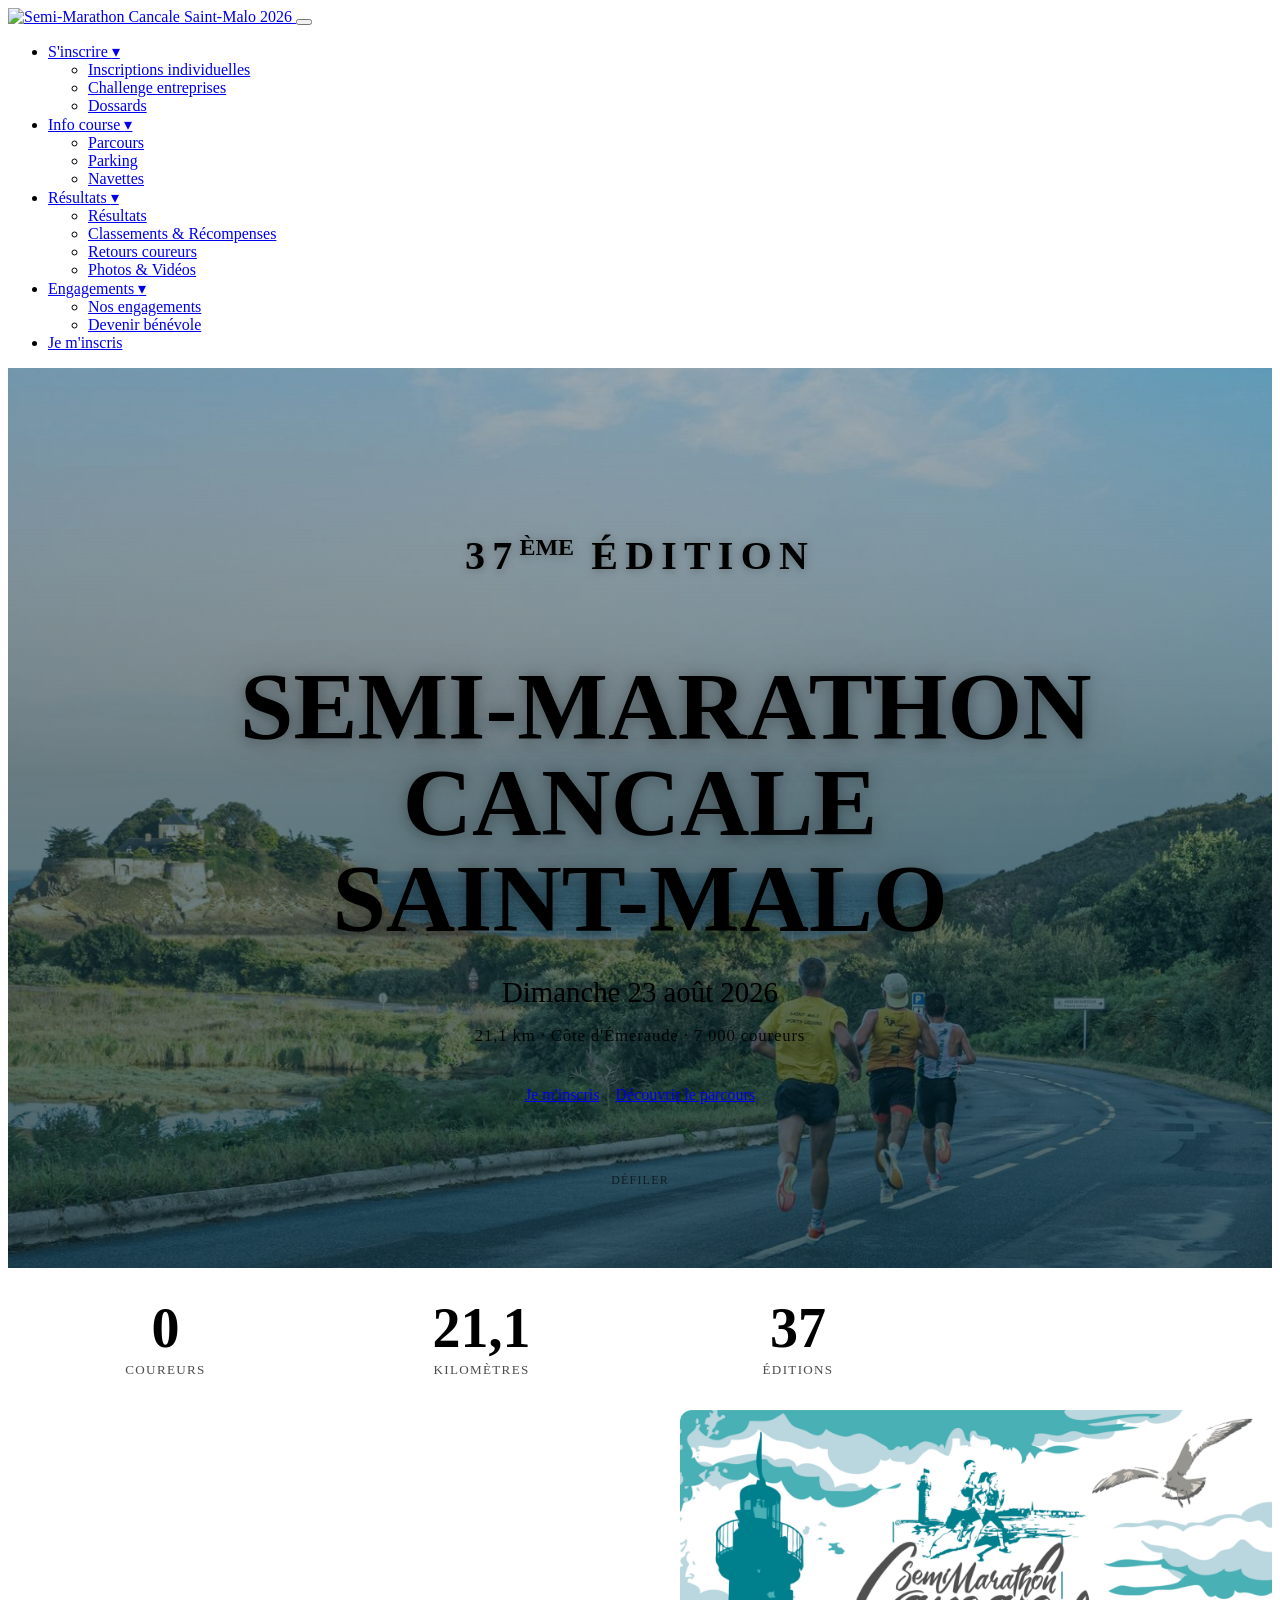
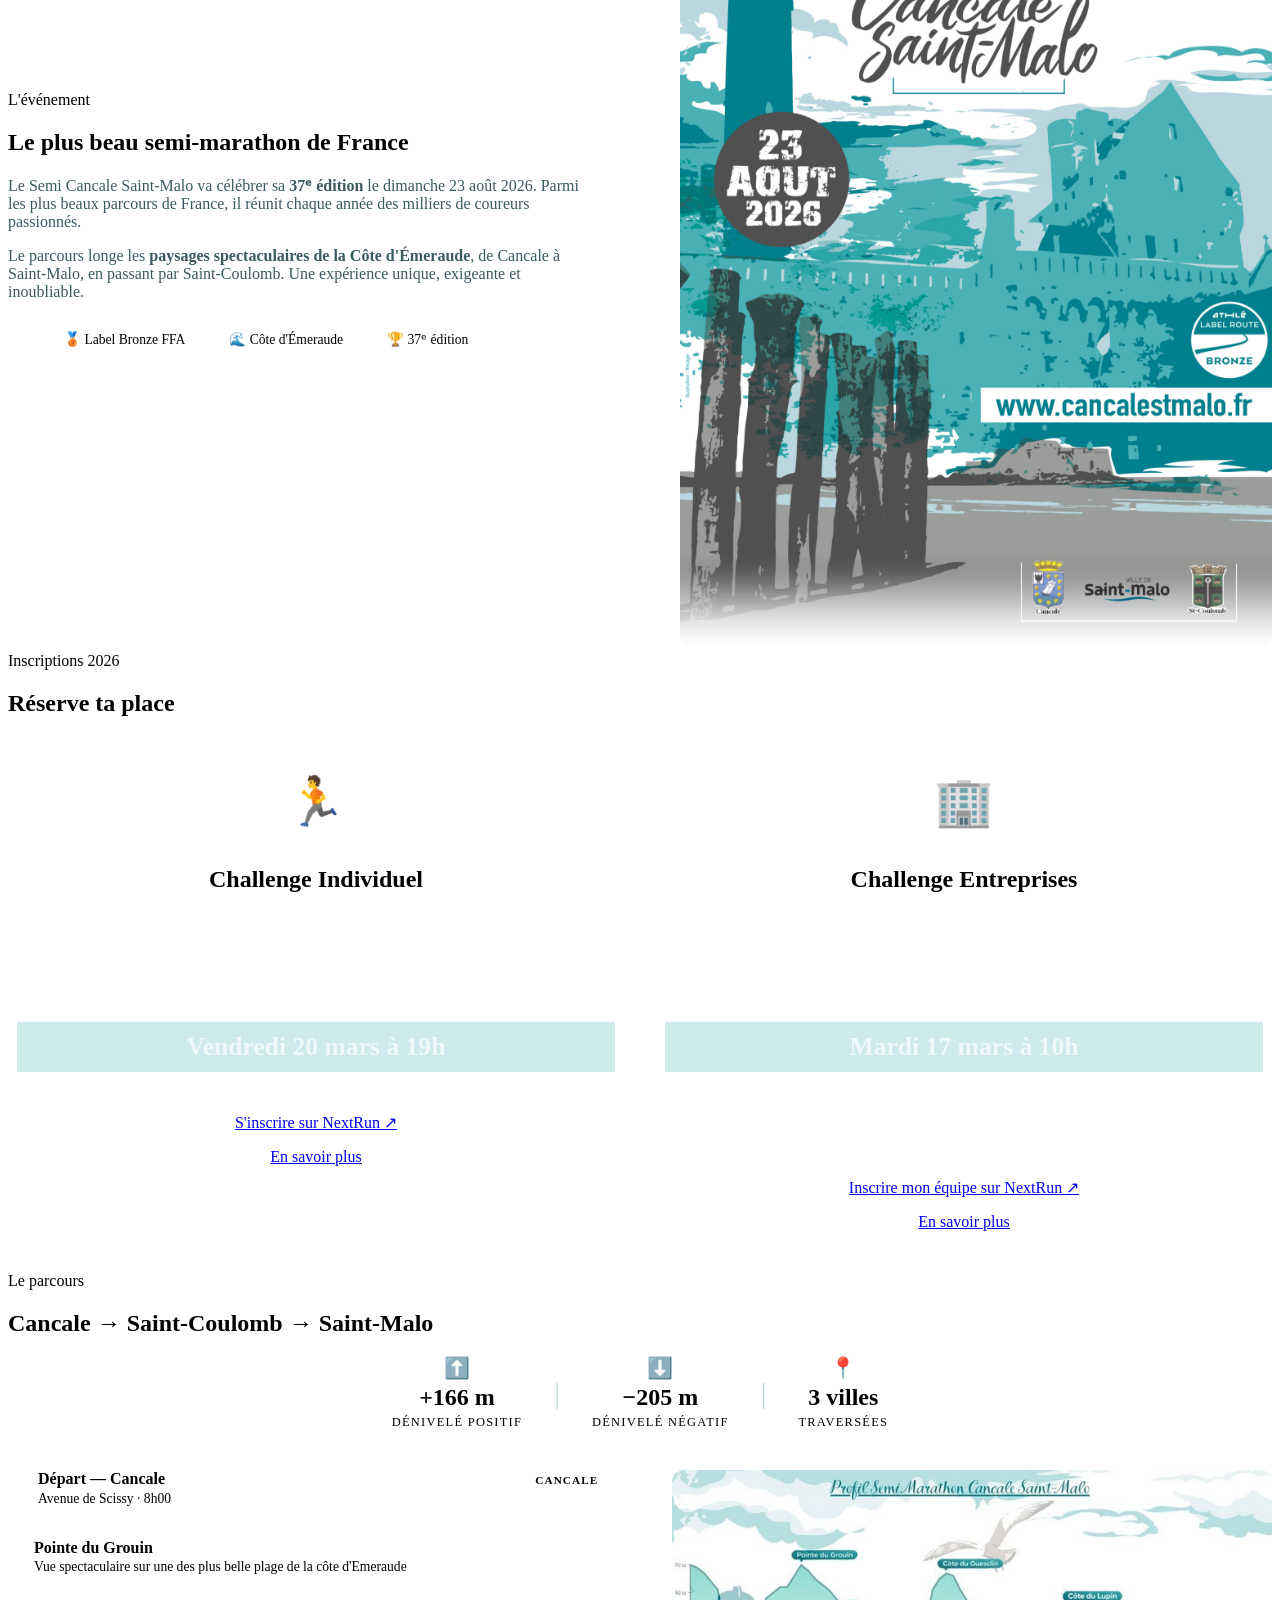
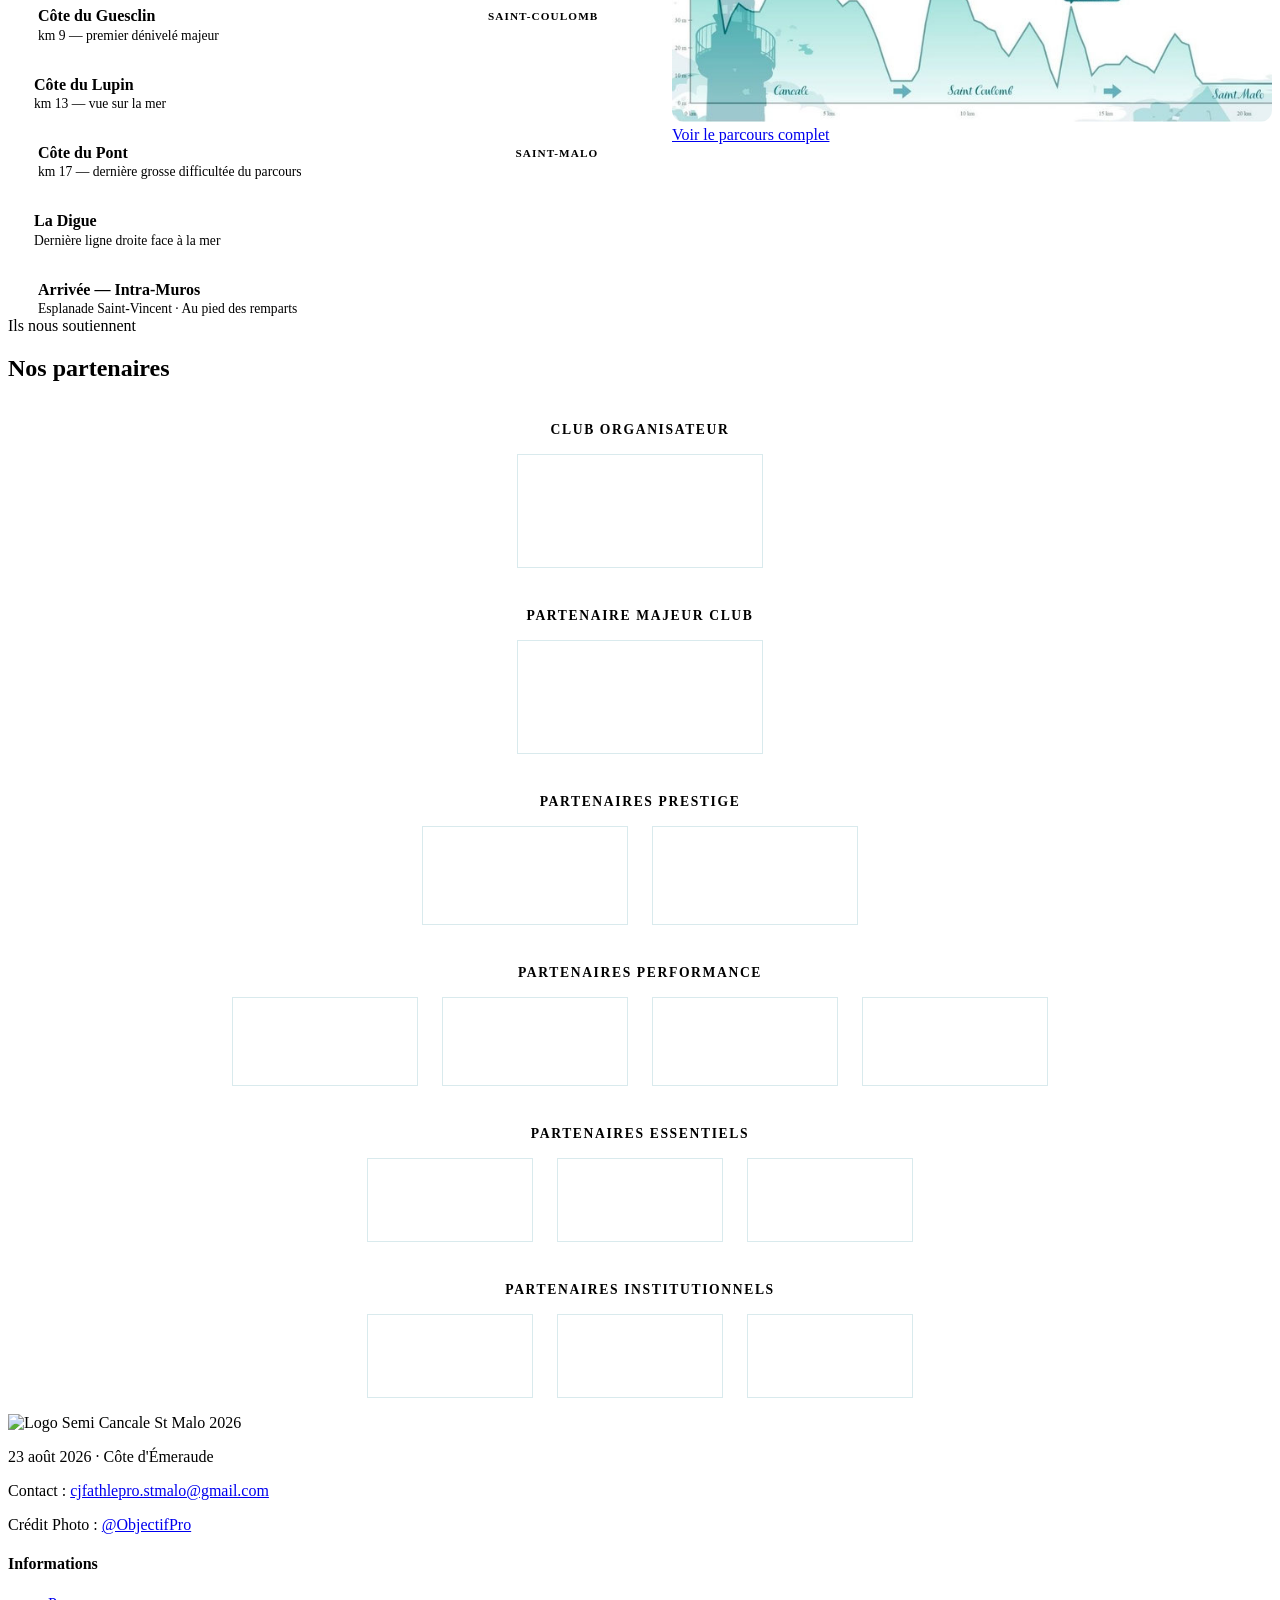
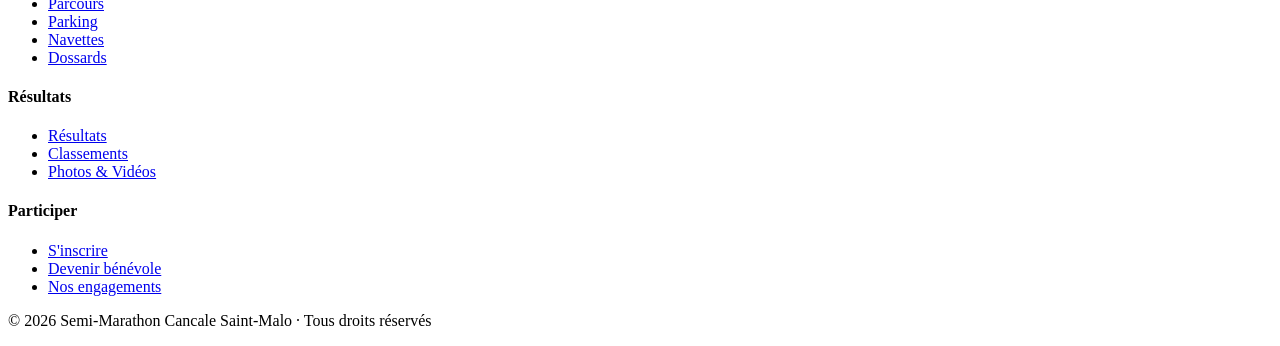
==== commit a05fcccb: "Modif mail" ====
--- a/index.html
+++ b/index.html
@@ -598,7 +598,7 @@
             loading="lazy"
           />
           <p>23 août 2026 · Côte d'Émeraude</p>
-          <p>Contact : <a href="mailto:semi@cancalestmalo.fr">semi@cancalestmalo.fr</a></p>
+          <p>Contact : <a href="mailto:cjfathlepro.stmalo@gmail.com">cjfathlepro.stmalo@gmail.com</a></p>
           <p> Crédit Photo : <a href=https://objectif-pro.fr>@ObjectifPro</a> </p>
         </div>
 
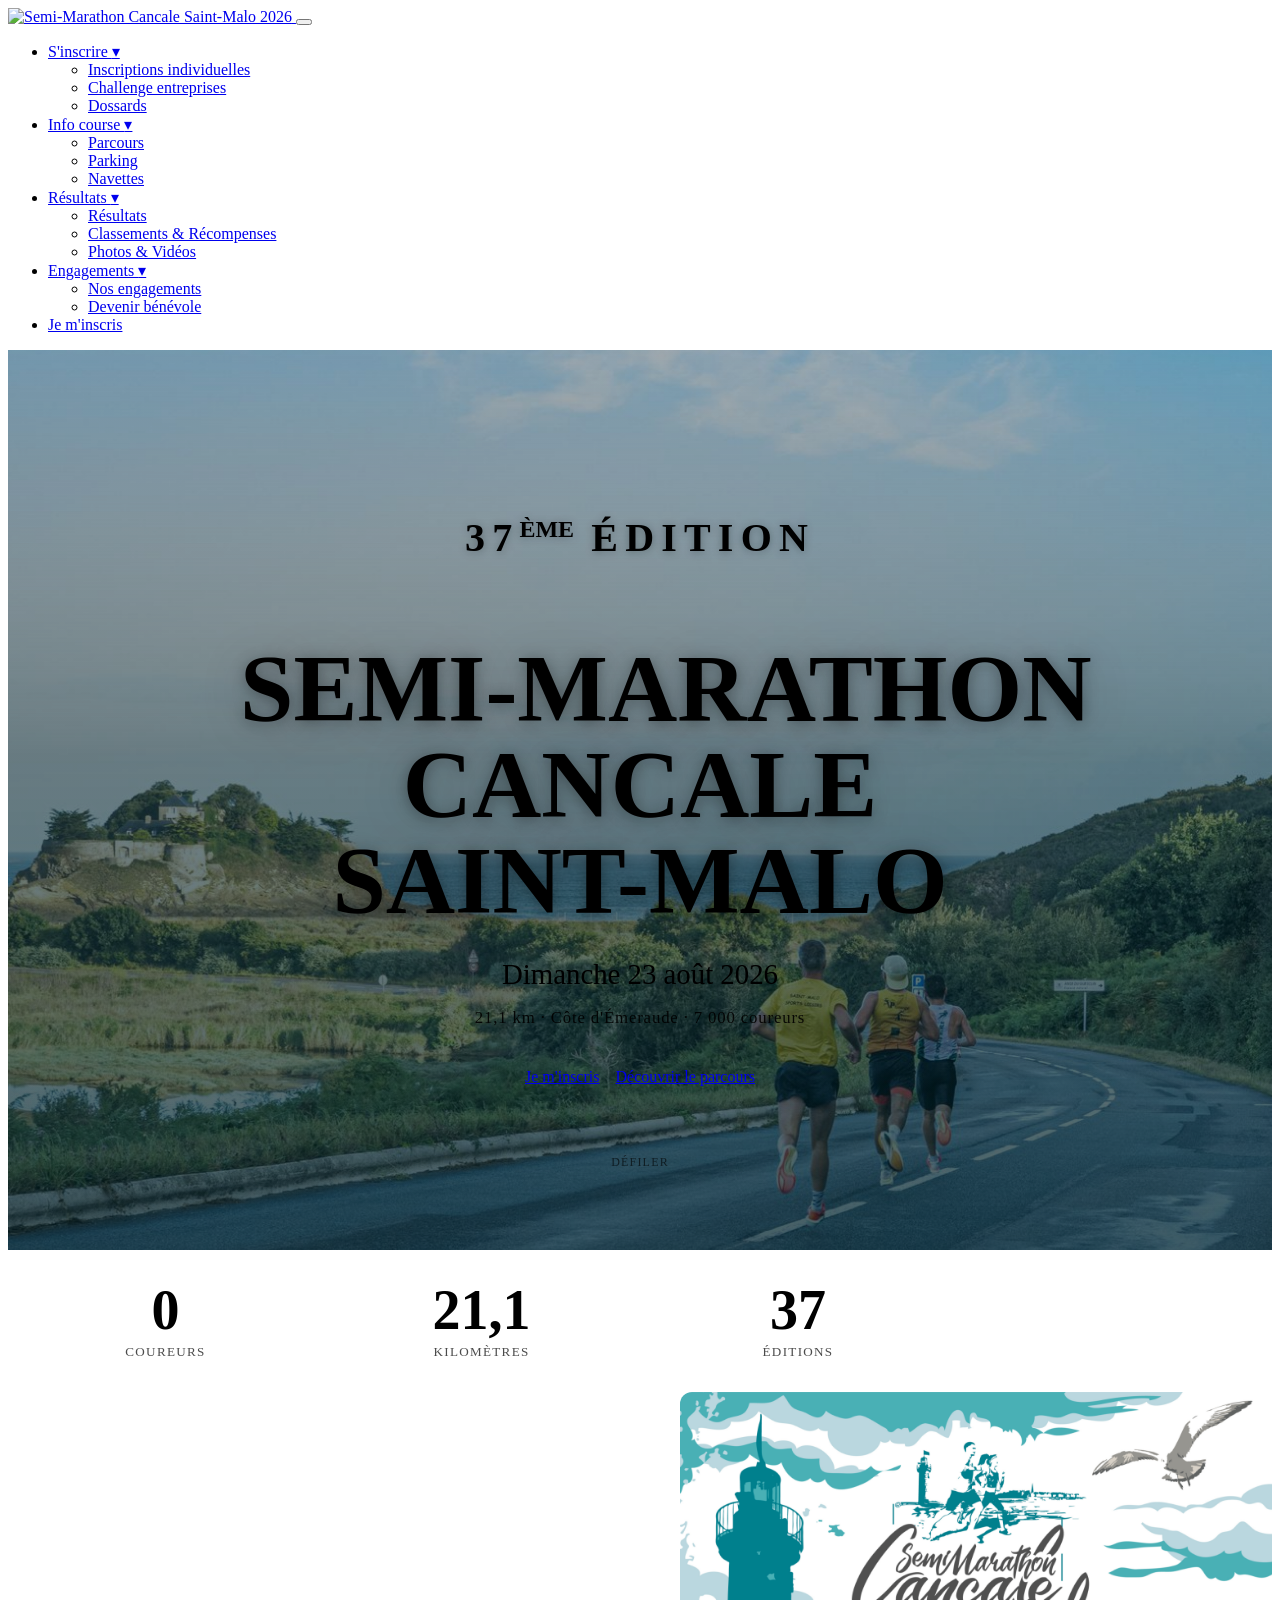
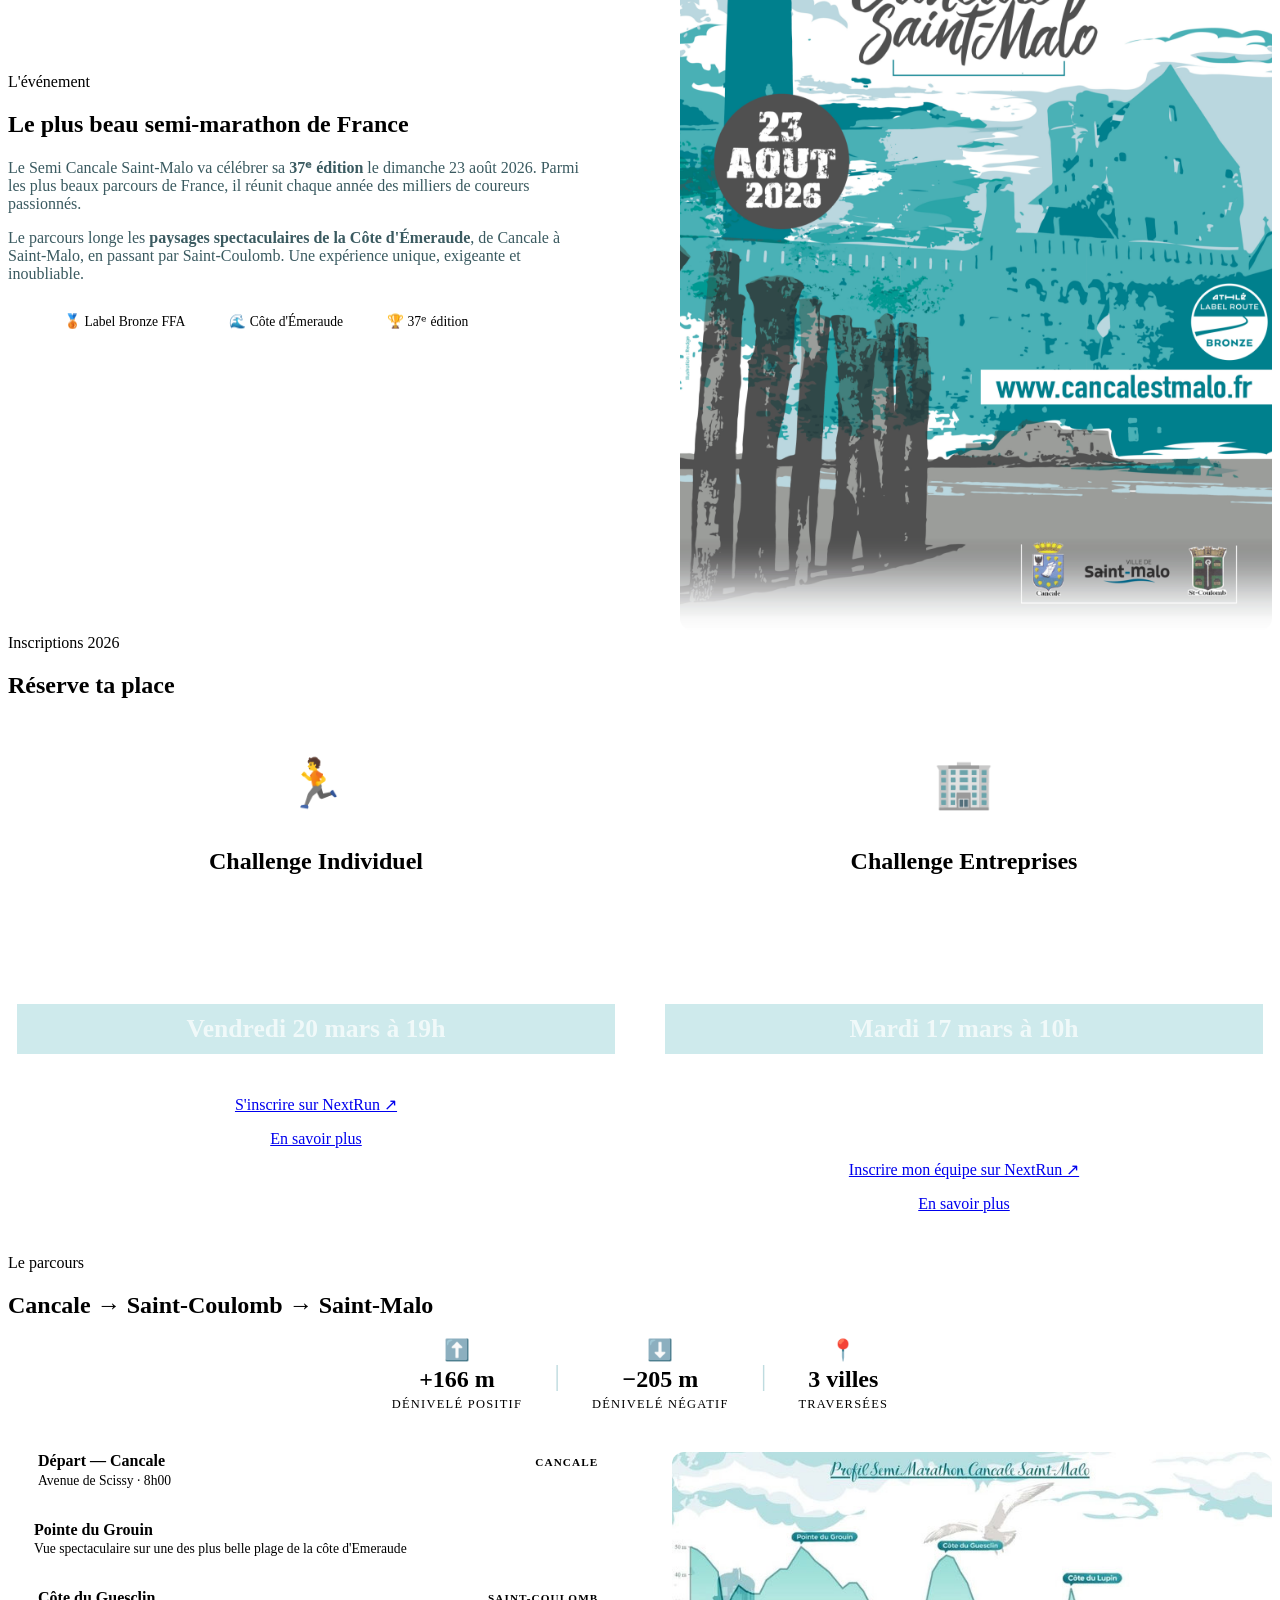
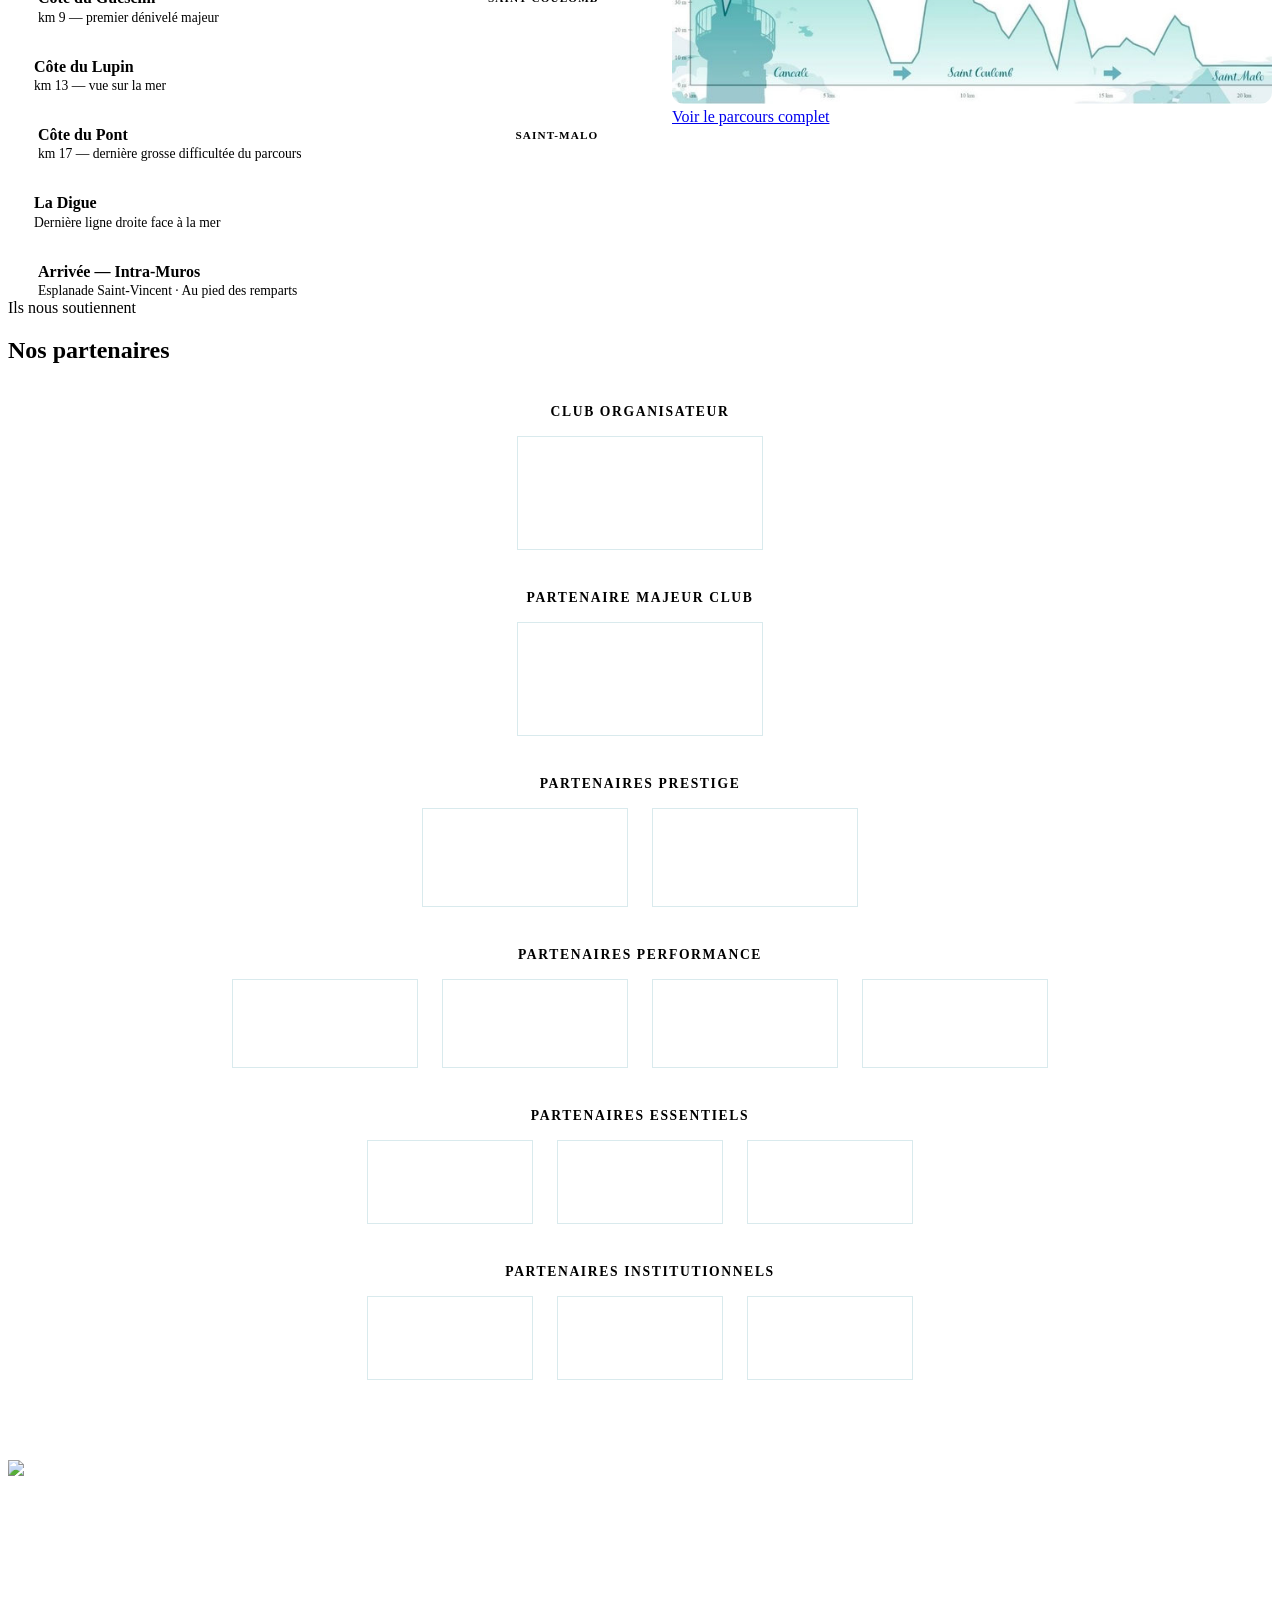
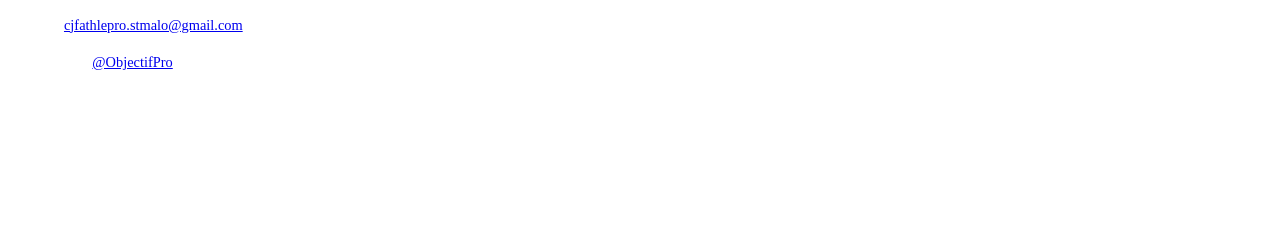
==== commit 8aa77046: "Modification Footer" ====
--- a/index.html
+++ b/index.html
@@ -86,7 +86,6 @@
             <ul class="navbar__dropdown">
               <li><a href="/src/pages/resultats.html">Résultats</a></li>
               <li><a href="/src/pages/classements.html">Classements & Récompenses</a></li>
-              <li><a href="/src/pages/retours-coureurs.html">Retours coureurs</a></li>
               <li><a href="/src/pages/photos-videos.html">Photos & Vidéos</a></li>
             </ul>
           </li>
@@ -590,6 +589,7 @@
     <footer class="footer">
       <div class="footer__container container">
 
+        <!-- Colonne 1 : Logo + infos -->
         <div class="footer__brand">
           <img 
             src="/src/assets/logo.png" 
@@ -597,45 +597,80 @@
             class="footer__logo"
             loading="lazy"
           />
-          <p>23 août 2026 · Côte d'Émeraude</p>
+          <p>23 août 2026</p>
           <p>Contact : <a href="mailto:cjfathlepro.stmalo@gmail.com">cjfathlepro.stmalo@gmail.com</a></p>
-          <p> Crédit Photo : <a href=https://objectif-pro.fr>@ObjectifPro</a> </p>
-        </div>
-
+          <p>Crédit Photo : <a href="https://objectif-pro.fr" target="_blank" rel="noopener noreferrer">@ObjectifPro</a></p>
+        </div>
+
+        <!-- Colonne 2 : Réseaux sociaux -->
+        <div class="footer__social-col">
+          <h4>Suivez-nous</h4>
+          <div class="footer__socials">
+
+            <a href="https://www.instagram.com/semicancalesaintmalo/" target="_blank" rel="noopener noreferrer" aria-label="Instagram" class="footer__social">
+              <svg xmlns="http://www.w3.org/2000/svg" width="20" height="20" viewBox="0 0 24 24" fill="none" stroke="currentColor" stroke-width="2" stroke-linecap="round" stroke-linejoin="round">
+                <rect x="2" y="2" width="20" height="20" rx="5" ry="5"/>
+                <circle cx="12" cy="12" r="4"/>
+                <circle cx="17.5" cy="6.5" r="1" fill="currentColor" stroke="none"/>
+              </svg>
+              Instagram
+            </a>
+
+            <a href="https://www.facebook.com/semimarathon.cancalesaintmalo" target="_blank" rel="noopener noreferrer" aria-label="Facebook" class="footer__social">
+              <svg xmlns="http://www.w3.org/2000/svg" width="20" height="20" viewBox="0 0 24 24" fill="currentColor">
+                <path d="M18 2h-3a5 5 0 0 0-5 5v3H7v4h3v8h4v-8h3l1-4h-4V7a1 1 0 0 1 1-1h3z"/>
+              </svg>
+              Facebook
+            </a>
+
+            <a href="https://www.linkedin.com/showcase/semi-marathon-cancale-st-malo/" target="_blank" rel="noopener noreferrer" aria-label="LinkedIn" class="footer__social">
+              <svg xmlns="http://www.w3.org/2000/svg" width="20" height="20" viewBox="0 0 24 24" fill="currentColor">
+                <path d="M16 8a6 6 0 0 1 6 6v7h-4v-7a2 2 0 0 0-2-2 2 2 0 0 0-2 2v7h-4v-7a6 6 0 0 1 6-6z"/>
+                <rect x="2" y="9" width="4" height="12"/>
+                <circle cx="4" cy="4" r="2"/>
+              </svg>
+              LinkedIn
+            </a>
+
+            <a href="https://www.youtube.com/@semicancalest-malo7152" target="_blank" rel="noopener noreferrer" aria-label="YouTube" class="footer__social">
+              <svg xmlns="http://www.w3.org/2000/svg" width="20" height="20" viewBox="0 0 24 24" fill="currentColor">
+                <path d="M22.54 6.42a2.78 2.78 0 0 0-1.95-1.96C18.88 4 12 4 12 4s-6.88 0-8.59.46A2.78 2.78 0 0 0 1.46 6.42 29 29 0 0 0 1 12a29 29 0 0 0 .46 5.58 2.78 2.78 0 0 0 1.95 1.96C5.12 20 12 20 12 20s6.88 0 8.59-.46a2.78 2.78 0 0 0 1.95-1.96A29 29 0 0 0 23 12a29 29 0 0 0-.46-5.58z"/>
+                <polygon points="9.75 15.02 15.5 12 9.75 8.98 9.75 15.02" fill="white"/>
+              </svg>
+              YouTube
+            </a>
+
+          </div>
+        </div>
+
+        <!-- Colonne 3 : Liens utiles dont règlement -->
         <div class="footer__links">
-          <h4>Informations</h4>
-          <ul>
-            <li><a href="/src/pages/parcours.html">Parcours</a></li>
-            <li><a href="/src/pages/parking.html">Parking</a></li>
-            <li><a href="/src/pages/navettes.html">Navettes</a></li>
-            <li><a href="/src/pages/dossards.html">Dossards</a></li>
-          </ul>
-        </div>
-
-        <div class="footer__links">
-          <h4>Résultats</h4>
-          <ul>
-            <li><a href="/src/pages/resultats.html">Résultats</a></li>
-            <li><a href="/src/pages/classements.html">Classements</a></li>
-            <li><a href="/src/pages/photos-videos.html">Photos & Vidéos</a></li>
-          </ul>
-        </div>
-
-        <div class="footer__links">
-          <h4>Participer</h4>
+          <h4>Liens utiles</h4>
           <ul>
             <li><a href="/src/pages/inscriptions-individuelles.html">S'inscrire</a></li>
-            <li><a href="/src/pages/benevoles.html">Devenir bénévole</a></li>
-            <li><a href="/src/pages/engagements.html">Nos engagements</a></li>
+            <li><a href="/src/pages/parcours.html">Parcours</a></li>
+            <li><a href="/src/pages/dossards.html">Dossards</a></li>
+            <li><a href="/src/pages/resultats.html">Résultats</a></li>
+            <li><a href="/src/assets/reglement.pdf" target="_blank" rel="noopener noreferrer" class="footer__pdf">
+              <!-- Petite icône PDF inline -->
+              <svg xmlns="http://www.w3.org/2000/svg" width="14" height="14" viewBox="0 0 24 24" fill="none" stroke="currentColor" stroke-width="2" stroke-linecap="round" stroke-linejoin="round">
+                <path d="M14 2H6a2 2 0 0 0-2 2v16a2 2 0 0 0 2 2h12a2 2 0 0 0 2-2V8z"/>
+                <polyline points="14 2 14 8 20 8"/>
+              </svg>
+              Règlement de la course
+            </a></li>
           </ul>
         </div>
 
       </div>
+
       <div class="footer__bottom">
         <p>© 2026 Semi-Marathon Cancale Saint-Malo · Tous droits réservés</p>
       </div>
     </footer>
 
+
+
     <script type="module" src="/src/js/main.js"></script>
   </body>
 </html>
--- a/src/css/components/footer.css
+++ b/src/css/components/footer.css
@@ -0,0 +1,164 @@
+/* =============================================
+   footer.css
+   Pied de page.
+   Chargé sur TOUTES les pages.
+   ============================================= */
+
+.footer {
+  background: var(--color-dark);
+  color: rgba(255,255,255,0.75);
+  padding: 4rem 0 0;
+}
+
+/* =============================================
+   GRILLE : 3 colonnes sur desktop
+   1.5fr pour la marque, 1fr pour les socials,
+   1fr pour les liens utiles
+   ============================================= */
+.footer__container {
+  display: grid;
+  grid-template-columns: 1.5fr 1fr 1fr;
+  gap: 3rem;
+  padding-bottom: 3rem;
+  align-items: start; /* Chaque colonne s'aligne en haut */
+}
+
+/* =============================================
+   COLONNE 1 : Logo + infos
+   ============================================= */
+.footer__logo {
+  height: 100px;
+  width: auto;
+  display: block;
+  object-fit: contain;
+  margin-bottom: 1rem;
+}
+
+.footer__brand p {
+  font-size: 0.9rem;
+  line-height: 1.6;
+  margin-bottom: 0.4rem;
+}
+
+.footer__brand a:hover { 
+  color: var(--color-primary); 
+}
+
+/* =============================================
+   TITRES DES COLONNES 2 ET 3
+   Même style cohérent pour "Suivez-nous"
+   et "Liens utiles"
+   ============================================= */
+.footer__social-col h4,
+.footer__links h4 {
+  font-family: var(--font-title);
+  font-size: 0.85rem;
+  font-weight: 700;
+  text-transform: uppercase;
+  letter-spacing: 0.1em;
+  color: var(--color-primary); /* Titre en bleu pour le distinguer */
+  margin-bottom: 1rem;
+}
+
+/* =============================================
+   COLONNE 2 : Réseaux sociaux en pills
+   ============================================= */
+.footer__socials {
+  display: flex;
+  flex-wrap: wrap; /* Retour à la ligne si pas assez de place */
+  gap: 0.6rem;
+}
+
+.footer__social {
+  display: inline-flex;
+  align-items: center;
+  gap: 0.4rem;
+  padding: 0.4rem 0.85rem;
+  border: 1px solid rgba(255, 255, 255, 0.15);
+  border-radius: 50px; /* Forme pill */
+  color: rgba(255, 255, 255, 0.7);
+  font-size: 0.82rem;
+  font-weight: 500;
+  text-decoration: none;
+  transition: background var(--transition), color var(--transition), border-color var(--transition);
+}
+
+.footer__social:hover {
+  background: var(--color-primary);
+  color: #fff;
+  border-color: var(--color-primary);
+}
+
+.footer__social svg {
+  flex-shrink: 0; /* L'icône ne se compresse jamais */
+}
+
+/* =============================================
+   COLONNE 3 : Liens utiles + PDF règlement
+   ============================================= */
+.footer__links ul {
+  list-style: none;
+  padding: 0;
+  margin: 0;
+  display: flex;
+  flex-direction: column;
+  gap: 0.55rem;
+}
+
+.footer__links a {
+  color: rgba(255, 255, 255, 0.7);
+  font-size: 0.9rem;
+  text-decoration: none;
+  transition: color var(--transition), padding-left var(--transition);
+}
+
+.footer__links a:hover {
+  color: var(--color-primary);
+  padding-left: 4px; /* Micro-décalage au survol */
+}
+
+/* Lien PDF avec icône alignée */
+.footer__pdf {
+  display: inline-flex !important;
+  align-items: center;
+  gap: 0.35rem;
+}
+
+/* =============================================
+   BARRE DU BAS
+   ============================================= */
+.footer__bottom {
+  border-top: 1px solid rgba(255,255,255,0.08);
+  padding: 1.5rem 0;
+  text-align: center;
+  font-size: 0.82rem;
+  opacity: 0.55;
+}
+
+/* =============================================
+   RESPONSIVE
+   ============================================= */
+
+/* Tablette : 2 colonnes */
+@media (max-width: 900px) {
+  .footer__container {
+    grid-template-columns: 1fr 1fr;
+  }
+
+  /* La marque prend toute la largeur en haut */
+  .footer__brand {
+    grid-column: 1 / -1;
+  }
+}
+
+/* Mobile : 1 colonne */
+@media (max-width: 480px) {
+  .footer__container {
+    grid-template-columns: 1fr;
+    gap: 2rem;
+  }
+
+  .footer__brand {
+    grid-column: auto; /* Réinitialise le span tablette */
+  }
+}
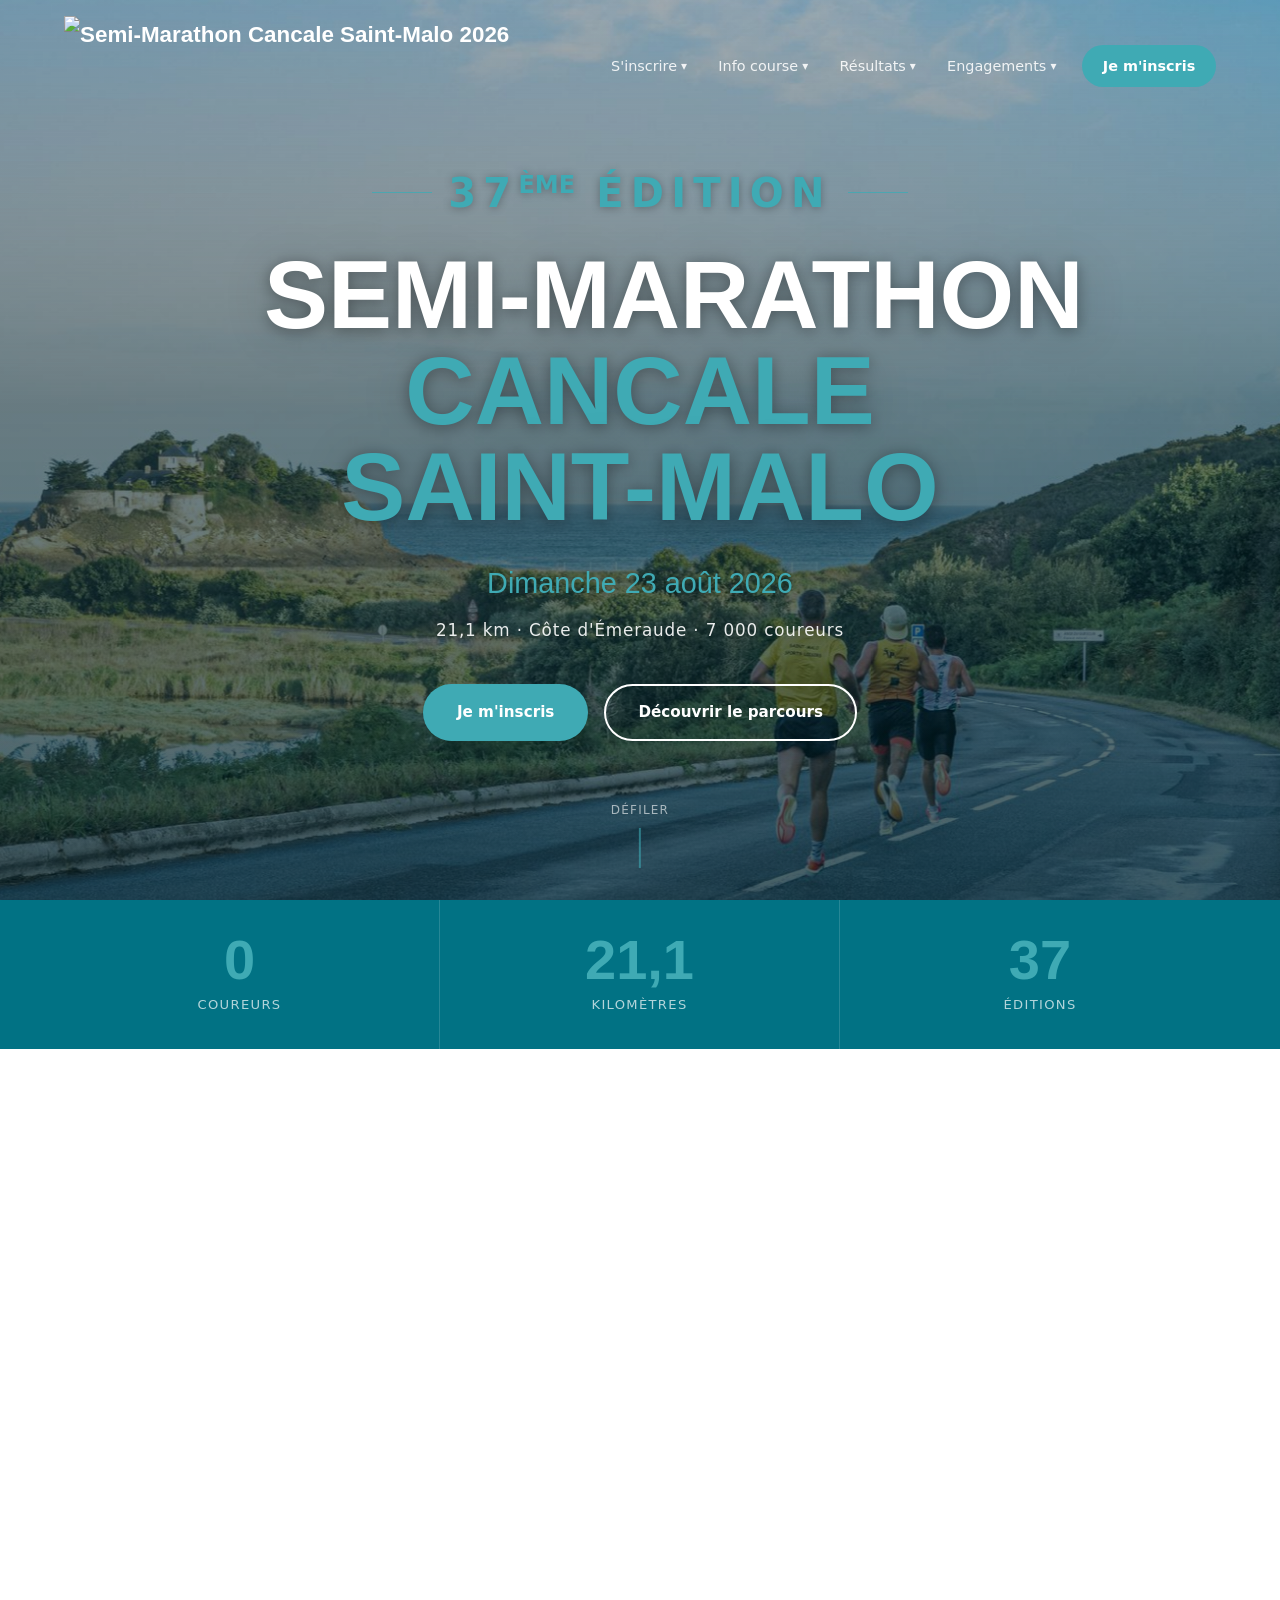
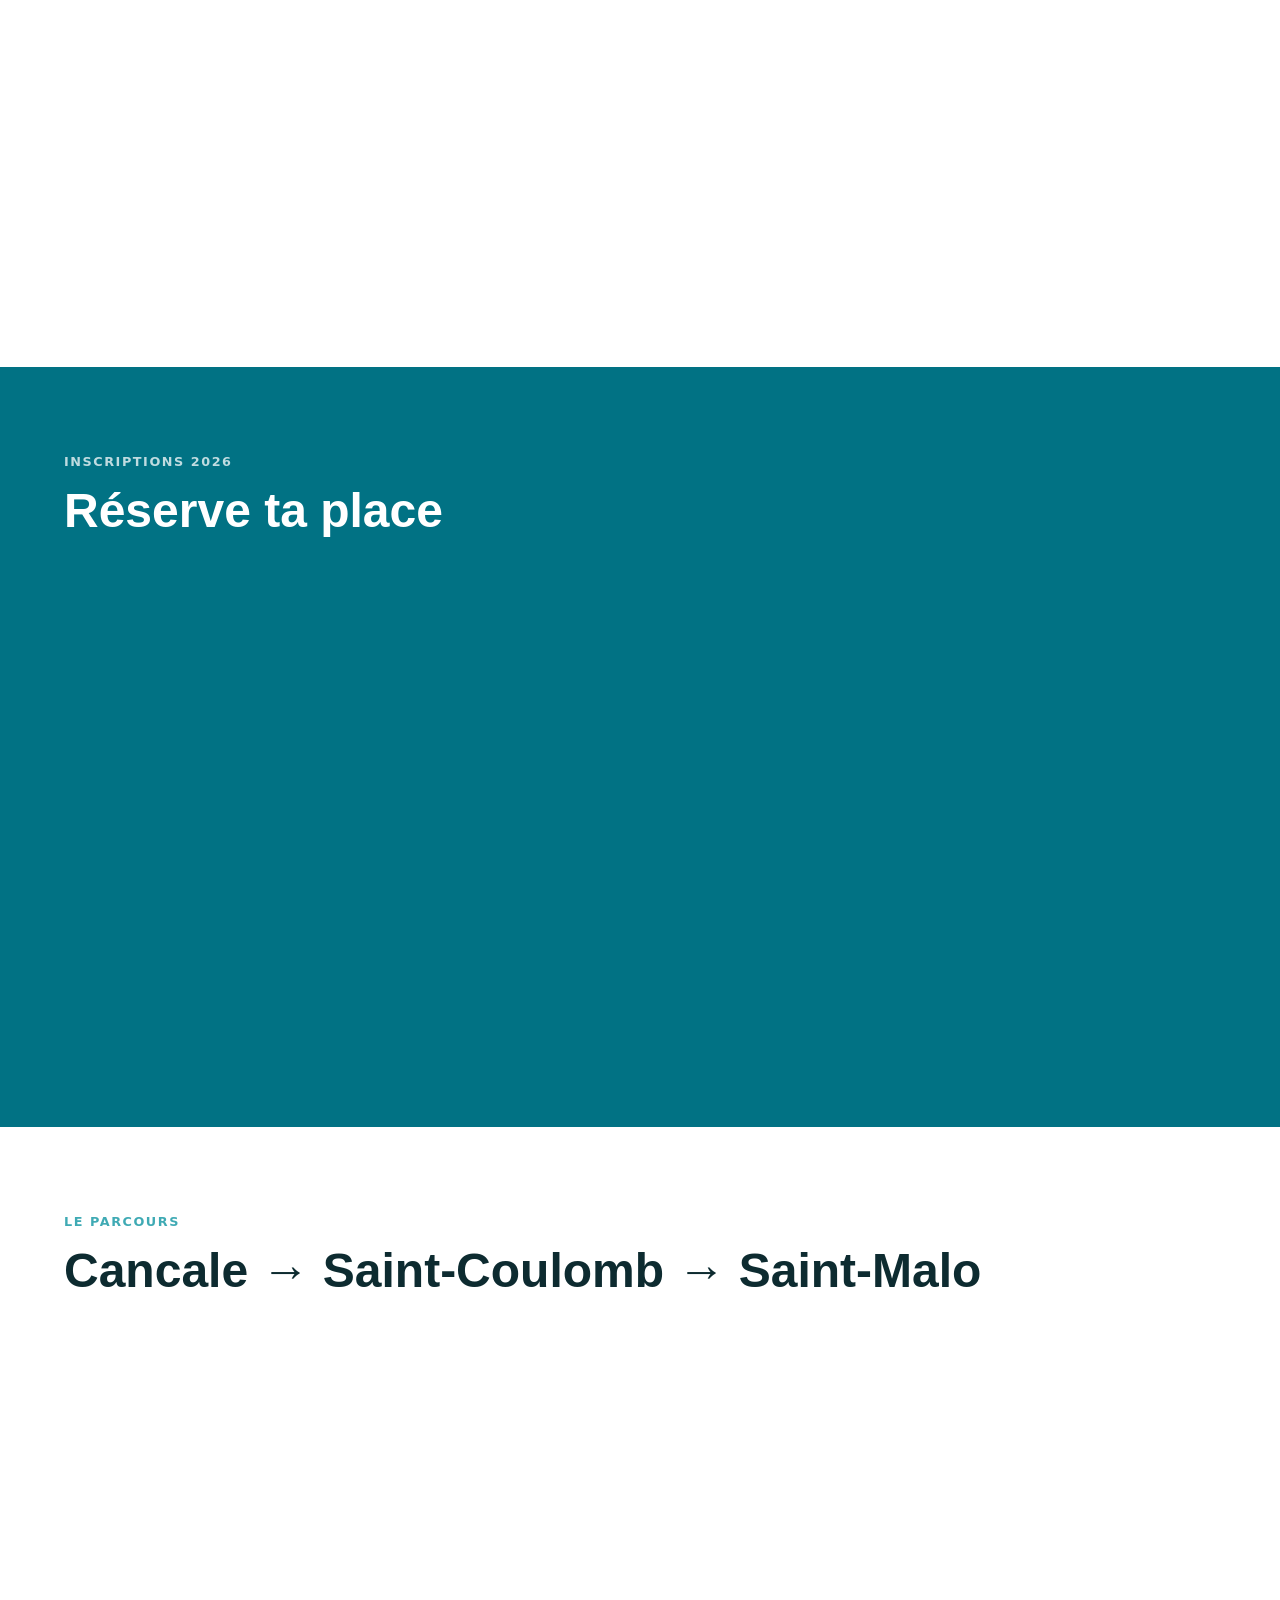
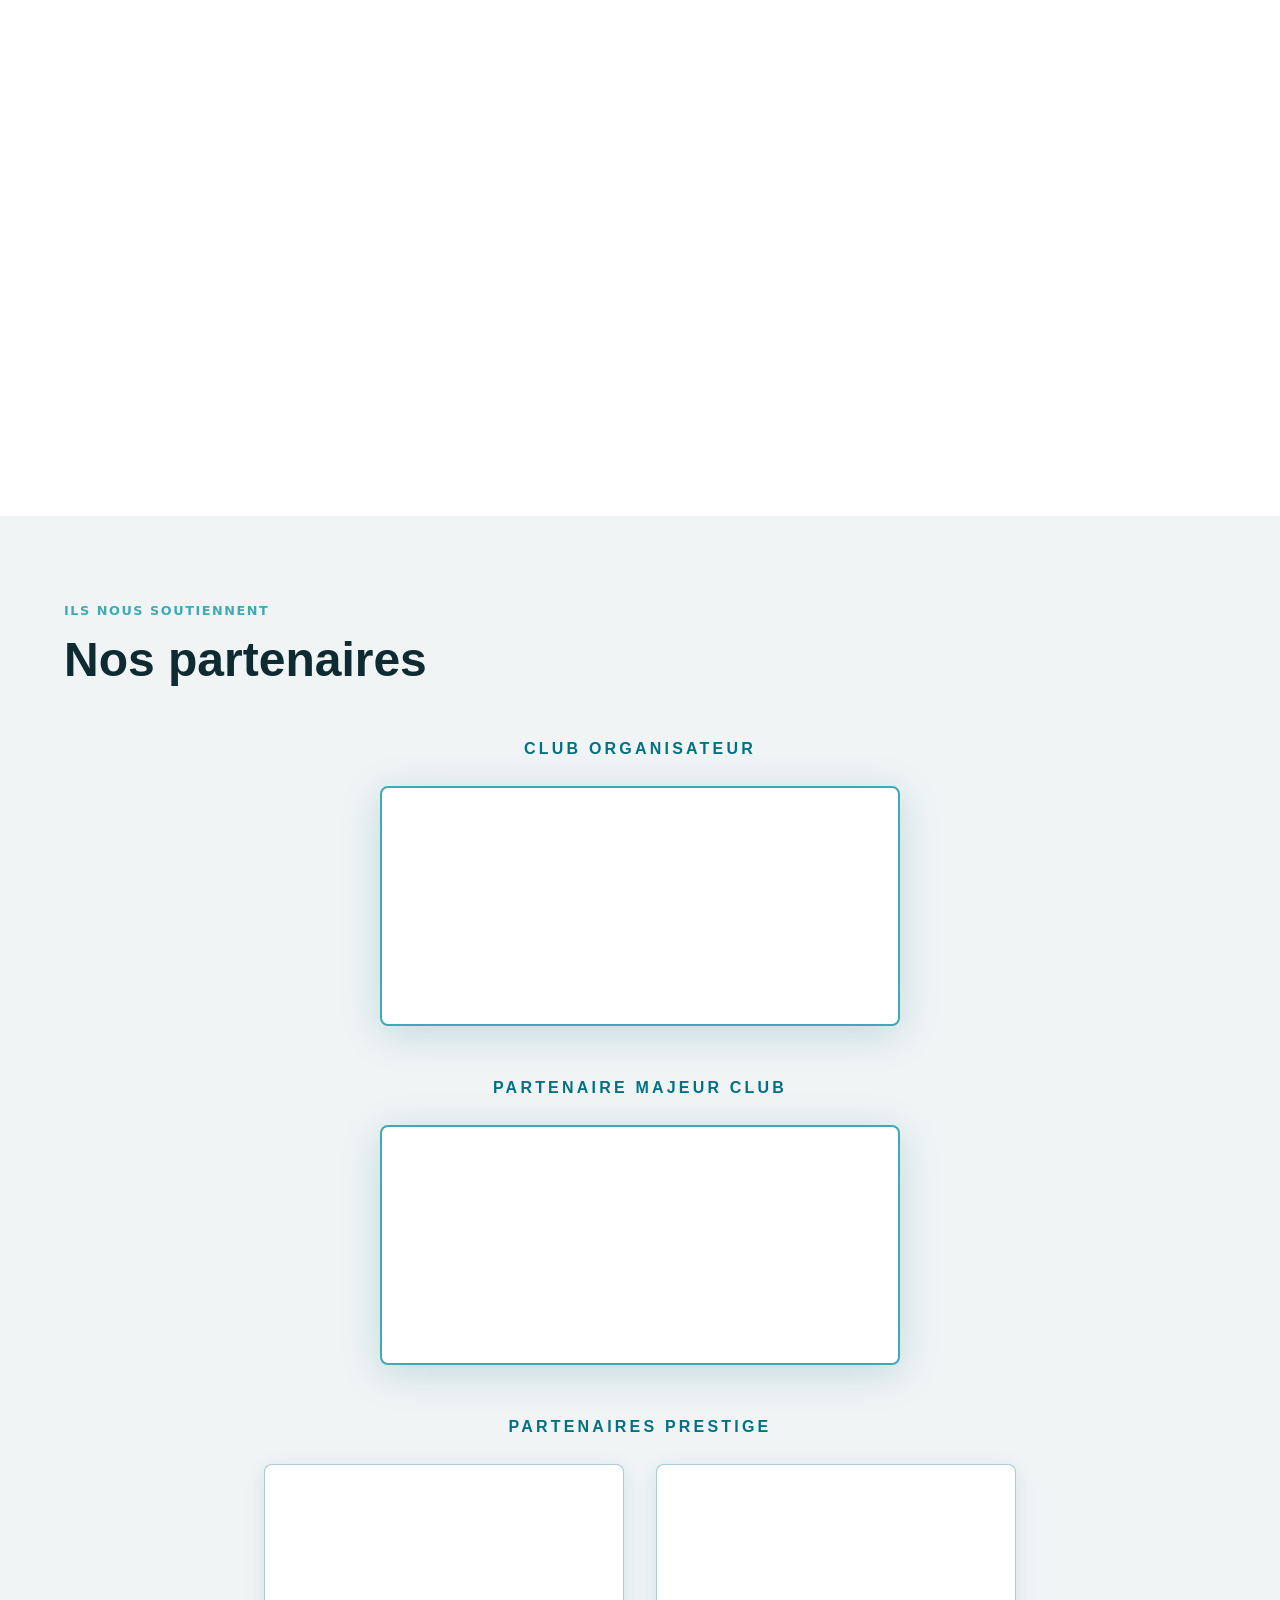
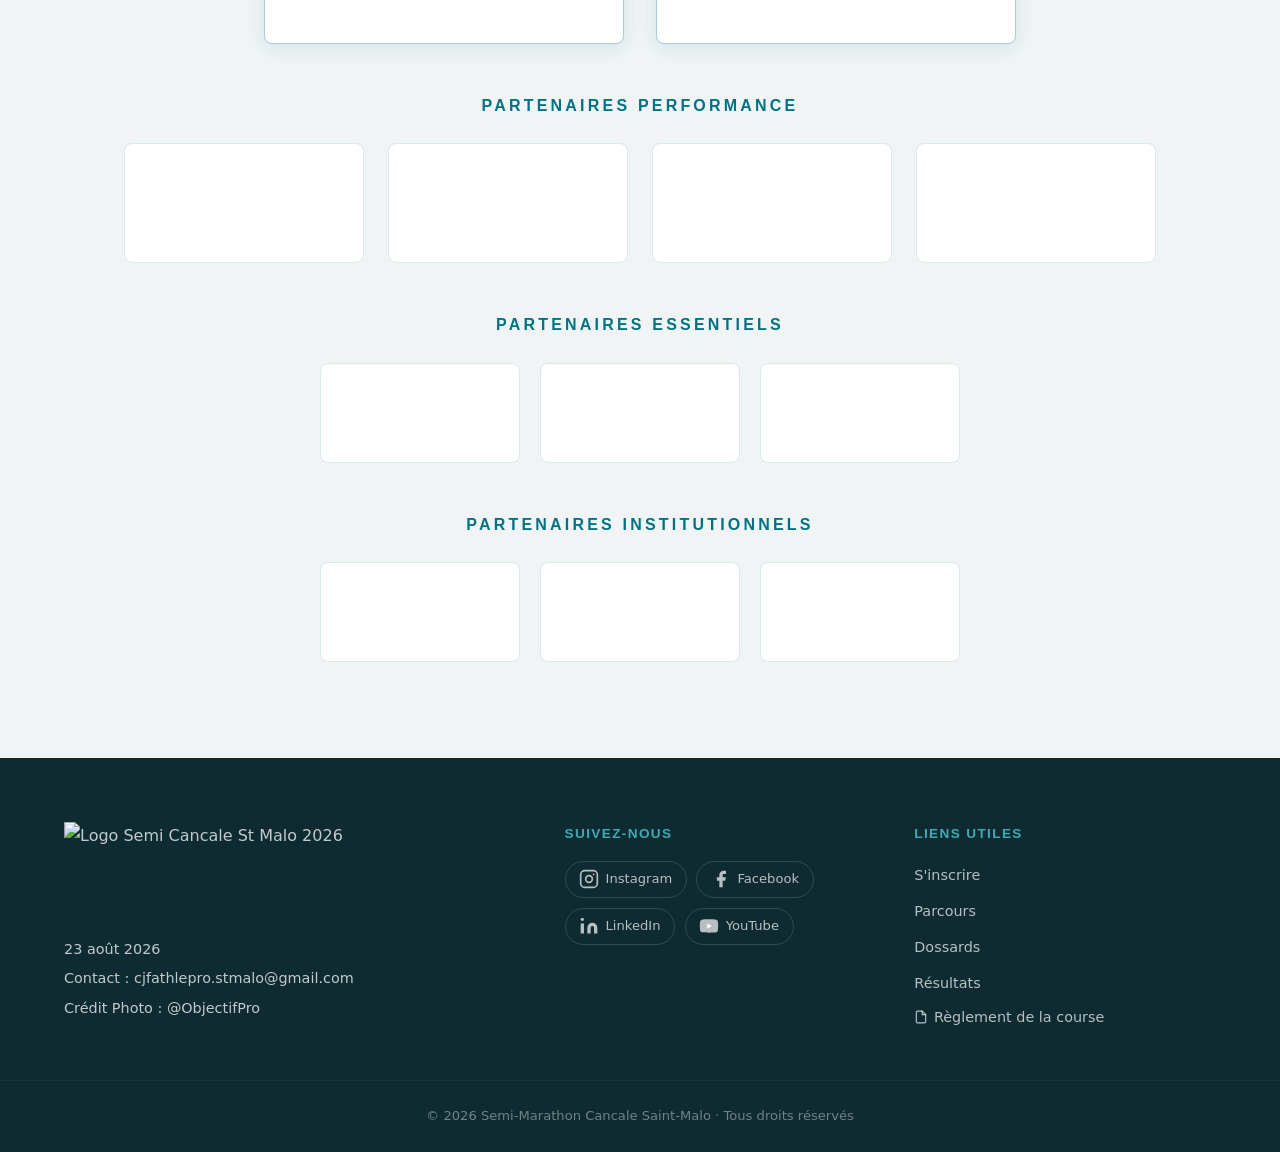
==== commit 28f137c6: "Mobile browser changes" ====
--- a/index.html
+++ b/index.html
@@ -3,9 +3,27 @@
   <head>
     <meta charset="UTF-8" />
     <meta name="viewport" content="width=device-width, initial-scale=1.0" />
-    <meta name="description" content="Semi-Marathon Cancale Saint-Malo - 37ème édition - 23 août 2026 - 7000 coureurs sur la Côte d'Émeraude" />
+    <meta name="description" content="Semi-Marathon Cancale Saint-Malo - 37ème édition - 23 août 2026 - 7000 coureurs sur la Côte d'Émeraude. Inscriptions ouvertes !" />
+    <meta name="robots" content="index, follow" />
+    <meta name="keywords" content="semi-marathon, Cancale, Saint-Malo, course à pied, Côte d'Émeraude, 21km, running, Bretagne, 2026" />
     <link rel="icon" type="image/svg+xml" href="/favicon.svg" />
-    <title>Semi-Marathon Cancale Saint-Malo 2026</title>
+    <link rel="canonical" href="https://semicancalestmalo.fr/" />
+    <title>Semi-Marathon Cancale Saint-Malo 2026 | 37ème édition – 23 août</title>
+
+    <!-- Open Graph (partage Facebook, LinkedIn, WhatsApp…) -->
+    <meta property="og:type"        content="website" />
+    <meta property="og:locale"      content="fr_FR" />
+    <meta property="og:site_name"   content="Semi-Marathon Cancale Saint-Malo" />
+    <meta property="og:title"       content="Semi-Marathon Cancale Saint-Malo 2026 | 37ème édition – 23 août" />
+    <meta property="og:description" content="7000 coureurs, 21,1 km de Cancale à Saint-Malo sur la Côte d'Émeraude. Inscriptions ouvertes pour la 37ème édition !" />
+    <meta property="og:url"         content="https://semicancalestmalo.fr/" />
+    <meta property="og:image"       content="https://semicancalestmalo.fr/src/assets/photo_accueil.jpg" />
+
+    <!-- Twitter Card -->
+    <meta name="twitter:card"        content="summary_large_image" />
+    <meta name="twitter:title"       content="Semi-Marathon Cancale Saint-Malo 2026 | 37ème édition – 23 août" />
+    <meta name="twitter:description" content="7000 coureurs, 21,1 km de Cancale à Saint-Malo sur la Côte d'Émeraude. Inscriptions ouvertes !" />
+    <meta name="twitter:image"       content="https://semicancalestmalo.fr/src/assets/photo_accueil.jpg" />
 
     <!-- Google Fonts : Inter pour le texte, Oswald pour les titres sportifs -->
     <link rel="preconnect" href="https://fonts.googleapis.com">
@@ -23,6 +41,50 @@
 
     <!-- Styles spécifiques à la page d'accueil uniquement -->
     <link rel="stylesheet" href="/src/css/pages/home.css" />
+
+    <!-- Données structurées JSON-LD (Google Rich Results) -->
+    <script type="application/ld+json">
+    {
+      "@context": "https://schema.org",
+      "@type": "SportsEvent",
+      "name": "37ème Semi-Marathon Cancale Saint-Malo 2026",
+      "description": "Semi-Marathon Cancale Saint-Malo - 37ème édition - 23 août 2026 - 7000 coureurs sur la Côte d'Émeraude, de Cancale à Saint-Malo.",
+      "startDate": "2026-08-23T09:00:00+02:00",
+      "endDate": "2026-08-23T14:00:00+02:00",
+      "eventStatus": "https://schema.org/EventScheduled",
+      "eventAttendanceMode": "https://schema.org/OfflineEventAttendanceMode",
+      "url": "https://semicancalestmalo.fr/",
+      "image": "https://semicancalestmalo.fr/src/assets/photo_accueil.jpg",
+      "location": {
+        "@type": "Place",
+        "name": "Cancale → Saint-Malo, Côte d'Émeraude",
+        "address": {
+          "@type": "PostalAddress",
+          "addressLocality": "Cancale",
+          "addressRegion": "Bretagne",
+          "postalCode": "35260",
+          "addressCountry": "FR"
+        }
+      },
+      "organizer": {
+        "@type": "Organization",
+        "name": "Semi-Marathon Cancale Saint-Malo",
+        "email": "cjfathlepro.stmalo@gmail.com",
+        "sameAs": [
+          "https://www.instagram.com/semicancalesaintmalo/",
+          "https://www.facebook.com/semimarathon.cancalesaintmalo",
+          "https://www.linkedin.com/showcase/semi-marathon-cancale-st-malo/"
+        ]
+      },
+      "maximumAttendeeCapacity": 7000,
+      "offers": {
+        "@type": "Offer",
+        "url": "https://semicancalestmalo.fr/src/pages/inscriptions-individuelles.html",
+        "availability": "https://schema.org/InStock",
+        "validFrom": "2025-01-01"
+      }
+    }
+    </script>
 
   </head>
   <body>
--- a/src/css/main.css
+++ b/src/css/main.css
@@ -0,0 +1,158 @@
+/* =============================================
+   main.css
+   Variables globales, reset, utilitaires,
+   boutons et animations.
+   Chargé sur TOUTES les pages.
+   ============================================= */
+
+/* ---- Variables ---- */
+:root {
+  --color-primary:    #3faab4;
+  --color-secondary:  #017284;
+  --color-white:      #ffffff;
+  --color-gray-light: #f0f4f5;
+  --color-gray:       #8aa5aa;
+  --color-dark:       #0d2b30;
+  --color-overlay:    rgba(13, 43, 48, 0.55);
+
+  --font-main:  'Inter', system-ui, sans-serif;
+  --font-title: 'Oswald', sans-serif;
+
+  --transition:     0.3s ease;
+  --border-radius:  8px;
+  --max-width:      1200px;
+
+  --shadow-sm: 0 2px 8px rgba(0,0,0,0.08);
+  --shadow-md: 0 8px 32px rgba(0,0,0,0.12);
+  --shadow-lg: 0 16px 48px rgba(0,0,0,0.18);
+}
+
+/* ---- Reset ---- */
+*, *::before, *::after { box-sizing: border-box; margin: 0; padding: 0; }
+
+html { scroll-behavior: smooth; font-size: 16px; overflow-x: hidden; }
+
+body {
+  font-family: var(--font-main);
+  color: var(--color-dark);
+  background: var(--color-white);
+  line-height: 1.7;
+  overflow-x: hidden;
+}
+
+img { max-width: 100%; height: auto; display: block; }
+a   { color: inherit; text-decoration: none; }
+
+/* ---- Utilitaires ---- */
+
+/* Conteneur centré, utilisé sur toutes les pages */
+.container {
+  max-width: var(--max-width);
+  margin: 0 auto;
+  padding: 0 1.5rem;
+}
+
+/* Espacement vertical standard des sections */
+.section       { padding: 5rem 0; }
+.section--dark { background: var(--color-secondary); color: var(--color-white); }
+.section--gray { background: var(--color-gray-light); }
+
+/* Petit label coloré au-dessus des titres */
+.section__tag {
+  display: inline-block;
+  font-size: 0.8rem;
+  font-weight: 600;
+  letter-spacing: 0.12em;
+  text-transform: uppercase;
+  color: var(--color-primary);
+  margin-bottom: 0.75rem;
+}
+.section__tag--light { color: rgba(255,255,255,0.75); }
+
+/* Titre de section */
+.section__title {
+  font-family: var(--font-title);
+  font-size: clamp(1.8rem, 4vw, 3rem);
+  font-weight: 700;
+  line-height: 1.1;
+  margin-bottom: 2rem;
+}
+.section__title--light { color: var(--color-white); }
+
+/* ---- Boutons ---- */
+
+/* Bouton de base */
+.btn {
+  display: inline-flex;
+  align-items: center;
+  gap: 0.5rem;
+  padding: 0.85rem 2rem;
+  border-radius: 50px;
+  font-family: var(--font-main);
+  font-weight: 600;
+  font-size: 0.95rem;
+  cursor: pointer;
+  border: 2px solid transparent;
+  transition: transform var(--transition), box-shadow var(--transition), background var(--transition);
+}
+
+.btn:hover {
+  transform: translateY(-2px);
+  box-shadow: var(--shadow-md);
+}
+
+/* Bouton principal : fond coloré */
+.btn--primary {
+  background: var(--color-primary);
+  color: var(--color-white);
+}
+.btn--primary:hover { background: var(--color-secondary); }
+
+/* Bouton contour : transparent avec bordure */
+.btn--outline {
+  background: transparent;
+  border-color: var(--color-white);
+  color: var(--color-white);
+}
+.btn--outline:hover {
+  background: var(--color-white);
+  color: var(--color-secondary);
+}
+
+/* Bouton secondaire : fond sombre */
+.btn--secondary {
+  background: var(--color-secondary);
+  color: var(--color-white);
+}
+.btn--secondary:hover { background: var(--color-dark); }
+
+/* ---- Animations ---- */
+
+@keyframes fadeInDown {
+  from { opacity: 0; transform: translateY(-20px); }
+  to   { opacity: 1; transform: translateY(0); }
+}
+
+@keyframes scrollPulse {
+  0%, 100% { opacity: 0.6; transform: scaleY(1); }
+  50%       { opacity: 1;   transform: scaleY(1.2); }
+}
+
+/*
+ * Éléments à animer au scroll.
+ * Par défaut invisible, JS ajoute .is-visible quand 
+ * l'élément entre dans le viewport.
+ */
+[data-animate] {
+  opacity: 0;
+  transform: translateY(30px);
+  transition: opacity 0.7s ease, transform 0.7s ease;
+}
+[data-animate="fade-left"]  { transform: translateX(-40px); }
+[data-animate="fade-right"] { transform: translateX(40px); }
+[data-animate].is-visible   { opacity: 1; transform: translate(0,0); }
+
+/* ---- Responsive global ---- */
+@media (max-width: 480px) {
+  .section { padding: 3rem 0; }
+}
--- a/src/css/components/navbar.css
+++ b/src/css/components/navbar.css
@@ -0,0 +1,245 @@
+/* =============================================
+   navbar.css
+   Navigation principale, dropdown, burger.
+   Chargé sur TOUTES les pages.
+   ============================================= */
+
+/* Barre de navigation fixe en haut */
+.navbar {
+  position: fixed;
+  top: 0; left: 0; right: 0;
+  z-index: 1000;
+  padding: 1rem 0;
+  transition: background var(--transition), padding var(--transition), box-shadow var(--transition);
+}
+
+/* Classe ajoutée par JS quand on scrolle vers le bas */
+.navbar--scrolled {
+  background: var(--color-dark);
+  padding: 0.6rem 0;
+  box-shadow: var(--shadow-md);
+}
+
+.navbar__container {
+  max-width: var(--max-width);
+  margin: 0 auto;
+  padding: 0 1.5rem;
+  display: flex;
+  align-items: center;
+  justify-content: space-between;
+}
+
+/* Logo */
+.navbar__logo {
+  display: flex;
+  align-items: baseline;
+  gap: 0.3rem;
+  font-family: var(--font-title);
+  font-size: 1.4rem;
+  font-weight: 700;
+  color: var(--color-white);
+}
+
+/*
+ * Logo image dans la navbar.
+ * On contrôle uniquement la hauteur — la largeur
+ * s'adapte automatiquement (width: auto) pour ne
+ * pas déformer le logo, quelle que soit sa proportion.
+ */
+.navbar__logo-img {
+  height: 100px;      /* hauteur fixe dans la barre */
+  width: auto;       /* largeur proportionnelle     */
+  display: block;    /* supprime l'espace fantôme sous l'image (inline bug) */
+  object-fit: contain;
+}
+
+/*
+ * Sur mobile la navbar est plus compacte,
+ * on réduit légèrement le logo.
+ */
+@media (max-width: 768px) {
+  .navbar__logo-img {
+    height: 50px;
+  }
+}
+
+.navbar__logo-accent { color: var(--color-primary); font-size: 1.6rem; }
+.navbar__logo-year   { font-size: 0.9rem; opacity: 0.7; font-weight: 400; }
+
+/* Menu principal (liste horizontale sur desktop) */
+.navbar__menu {
+  display: flex;
+  align-items: center;
+  gap: 0.25rem;
+  list-style: none;
+}
+
+/* Lien de navigation */
+.navbar__link {
+  display: flex;
+  align-items: center;
+  gap: 0.25rem;
+  padding: 0.5rem 0.85rem;
+  color: rgba(255,255,255,0.88);
+  font-size: 0.9rem;
+  font-weight: 500;
+  border-radius: var(--border-radius);
+  transition: color var(--transition), background var(--transition);
+}
+.navbar__link:hover { color: var(--color-white); background: rgba(255,255,255,0.08); }
+
+/* Flèche du dropdown */
+.navbar__arrow {
+  font-size: 0.75rem;
+  transition: transform var(--transition);
+}
+.navbar__item--dropdown:hover .navbar__arrow { transform: rotate(180deg); }
+
+/* Bouton CTA dans la navbar */
+.navbar__cta {
+  display: inline-flex;
+  align-items: center;
+  padding: 0.55rem 1.3rem;
+  background: var(--color-primary);
+  color: var(--color-white);
+  border-radius: 50px;
+  font-size: 0.9rem;
+  font-weight: 600;
+  transition: background var(--transition), transform var(--transition);
+  margin-left: 0.5rem;
+}
+.navbar__cta:hover { background: #2d8a93; transform: translateY(-1px); }
+
+/* ---- Dropdown ---- */
+.navbar__item--dropdown { position: relative; }
+
+/* "Pont invisible" : évite que le dropdown ferme 
+   quand la souris passe de l'item au menu */
+.navbar__item--dropdown::after {
+  content: '';
+  position: absolute;
+  top: 100%;
+  left: 0;
+  width: 100%;
+  height: 12px; /* ← pont entre le lien et le dropdown */
+}
+
+/* Menu déroulant */
+.navbar__dropdown {
+  position: absolute;
+  top: calc(100% + 12px);
+  left: 0;
+  min-width: 220px;
+  background: var(--color-dark);
+  border-radius: var(--border-radius);
+  box-shadow: var(--shadow-lg);
+  list-style: none;
+  padding: 0.5rem 0;
+  opacity: 0;
+  pointer-events: none;
+  transform: translateY(-8px);
+  transition: opacity var(--transition), transform var(--transition);
+}
+
+/* Affichage au survol */
+.navbar__item--dropdown:hover .navbar__dropdown {
+  opacity: 1;
+  pointer-events: all;
+  transform: translateY(0);
+}
+
+/* Liens du dropdown */
+.navbar__dropdown li a {
+  display: block;
+  padding: 0.6rem 1.2rem;
+  color: rgba(255,255,255,0.82);
+  font-size: 0.88rem;
+  transition: background var(--transition), color var(--transition);
+}
+.navbar__dropdown li a:hover {
+  background: rgba(63,170,180,0.15);
+  color: var(--color-primary);
+}
+
+/* ---- Burger (caché sur desktop) ---- */
+.navbar__burger {
+  display: none; /* affiché en mobile via media query */
+  flex-direction: column;
+  gap: 5px;
+  background: none;
+  border: none;
+  cursor: pointer;
+  padding: 0.4rem;
+}
+.navbar__burger span {
+  display: block;
+  width: 24px;
+  height: 2px;
+  background: var(--color-white);
+  border-radius: 2px;
+  transition: transform var(--transition), opacity var(--transition);
+}
+
+/* Animation burger → croix quand menu ouvert */
+.navbar__burger--active span:nth-child(1) { transform: translateY(7px) rotate(45deg); }
+.navbar__burger--active span:nth-child(2) { opacity: 0; }
+.navbar__burger--active span:nth-child(3) { transform: translateY(-7px) rotate(-45deg); }
+
+/* ---- Responsive mobile ---- */
+@media (max-width: 900px) {
+
+  /* Le burger est toujours au-dessus du menu ouvert */
+  .navbar__burger {
+    display: flex;
+    position: relative;
+    z-index: 1002;
+  }
+
+  /* Menu en plein écran sur mobile */
+  .navbar__menu {
+    display: none;
+    position: fixed;
+    top: 0; left: 0; right: 0; bottom: 0;
+    background: var(--color-dark);
+    flex-direction: column;
+    justify-content: flex-start;
+    align-items: center;
+    padding: 5rem 1.5rem 2rem;
+    gap: 0;
+    z-index: 1001; /* au-dessus de la navbar (1000) */
+    overflow-y: auto; /* scroll si le contenu dépasse */
+  }
+
+  /* JS ajoute cette classe pour ouvrir le menu */
+  .navbar__menu--open { display: flex; }
+
+  .navbar__item { width: 100%; text-align: center; }
+  .navbar__link { font-size: 1.15rem; padding: 0.8rem 1.5rem; width: 100%; justify-content: center; }
+
+  /* Dropdowns cachés par défaut sur mobile — ouverts par JS au clic */
+  .navbar__item--dropdown::after { display: none; }
+  .navbar__dropdown {
+    display: none;
+    position: static;
+    background: rgba(255,255,255,0.05);
+    border-radius: var(--border-radius);
+    box-shadow: none;
+    opacity: 1;
+    pointer-events: all;
+    transform: none;
+    padding: 0.25rem 0;
+    text-align: center;
+    width: 100%;
+    margin-bottom: 0.25rem;
+  }
+  /* JS ajoute cette classe pour déplier un dropdown */
+  .navbar__dropdown--open { display: block; }
+
+  /* Flèche tourne quand le dropdown est ouvert */
+  .navbar__item--dropdown.dropdown-active .navbar__arrow { transform: rotate(180deg); }
+
+  .navbar__dropdown li a { font-size: 1rem; padding: 0.5rem 1rem; }
+
+  /* CTA en bas du menu */
+  .navbar__item:last-child { margin-top: 1rem; }
+}
--- a/src/css/pages/home.css
+++ b/src/css/pages/home.css
@@ -17,7 +17,6 @@
   text-align: center;
 }
 
-/* Image de fond (parallax via JS) */
 .hero__bg {
   position: absolute;
   inset: -10%;
@@ -27,11 +26,6 @@
   will-change: transform;
 }
 
-/*
- * Overlay avec dégradé directionnel.
- * Plus transparent en haut (on voit le paysage)
- * Plus sombre au centre/bas (le texte ressort)
- */
 .hero__overlay {
   position: absolute;
   inset: 0;
@@ -43,10 +37,6 @@
   );
 }
 
-/*
- * Contenu texte — sans encadré.
- * Le text-shadow suffit pour la lisibilité.
- */
 .hero__content {
   position: relative;
   z-index: 2;
@@ -55,10 +45,6 @@
   animation: fadeInDown 1s ease both;
 }
 
-/*
- * Badge "37ème édition" avec traits décoratifs
- * de chaque côté — technique "ruled title".
- */
 .hero__edition-badge {
   display: flex;
   align-items: center;
@@ -67,7 +53,6 @@
   margin-bottom: 1.25rem;
 }
 
-/* Traits horizontaux de part et d'autre du texte */
 .hero__edition-line {
   display: block;
   height: 1px;
@@ -76,7 +61,6 @@
   opacity: 0.8;
 }
 
-/* Texte de l'édition — grossi avec clamp() */
 .hero__edition-text {
   font-size: clamp(1.5rem, 4vw, 2.5rem);
   font-weight: 600;
@@ -87,21 +71,12 @@
   text-shadow: 0 1px 8px rgba(0, 0, 0, 0.3);
 }
 
-/*
- * Le <sup> "ème" : taille réduite pour ne pas
- * casser la hauteur de ligne.
- */
 .hero__edition-text sup {
   font-size: 0.6em;
   vertical-align: super;
   letter-spacing: 0;
 }
 
-/*
- * Titre principal — text-shadow en double couche :
- * couche 1 (flou court) = bord net et contrasté
- * couche 2 (flou large) = halo doux autour du mot
- */
 .hero__title {
   font-family: var(--font-title);
   font-size: clamp(2.8rem, 8vw, 6rem);
@@ -136,7 +111,6 @@
   text-shadow: 0 1px 10px rgba(0, 0, 0, 0.3);
 }
 
-/* Boutons côte à côte */
 .hero__actions {
   display: flex;
   gap: 1rem;
@@ -144,7 +118,6 @@
   flex-wrap: wrap;
 }
 
-/* Indicateur "scroll vers le bas" */
 .hero__scroll-indicator {
   position: absolute;
   bottom: 2rem;
@@ -177,7 +150,7 @@
 
 .stats__container {
   display: grid;
-  grid-template-columns: repeat(4, 1fr);
+  grid-template-columns: repeat(3, 1fr);
   max-width: var(--max-width);
   margin: 0 auto;
 }
@@ -312,6 +285,85 @@
   font-size: 0.95rem;
 }
 
+
+/* ---- BADGE PLATEFORME NEXTRUN ---- */
+
+/*
+ * Bandeau centré entre le titre et les cartes.
+ * Donne une visibilité forte à NextRun sans
+ * surcharger chaque carte individuellement.
+ */
+.inscriptions__platform {
+  display: flex;
+  align-items: center;
+  justify-content: center;
+  gap: 0.75rem;
+  margin-bottom: 2.5rem;
+  font-size: 1rem;
+  color: rgba(255, 255, 255, 0.7);
+}
+
+.inscriptions__platform-logo-link {
+  display: inline-flex;
+  align-items: center;
+  text-decoration: none;
+
+  /*
+    Fond blanc arrondi : garantit la lisibilité du logo
+    NextRun sur notre fond sombre, quelle que soit
+    la version du fichier fourni (fond transparent ou blanc)
+  */
+  background: #ffffff;
+  border-radius: 0.5rem;
+  padding: 0.4rem 1rem;
+
+  /* Bordure subtilement colorée avec le vert NextRun */
+  border: 2px solid #19ff93;
+
+  /* Légère lueur verte pour attirer l'œil */
+  box-shadow: 0 0 14px rgba(25, 255, 147, 0.25);
+
+  transition: transform 0.2s ease, box-shadow 0.2s ease;
+}
+
+.inscriptions__platform-logo-link:hover {
+  transform: translateY(-3px);
+  /* Halo plus intense au hover : micro-interaction soignée */
+  box-shadow: 0 0 28px rgba(25, 255, 147, 0.50);
+}
+
+.inscriptions__platform-logo-img {
+  height: 36px;   /* hauteur fixe : le logo s'adapte en largeur automatiquement */
+  width: auto;
+  display: block;
+}
+
+/*
+ * Lien secondaire "En savoir plus" sous le bouton principal.
+ * Discret mais accessible.
+ */
+.inscriptions__card-link-secondary {
+  display: block;
+  margin-top: 0.75rem;
+  font-size: 0.875rem;
+  color: rgba(255, 255, 255, 0.6);
+  text-decoration: underline;
+  text-underline-offset: 3px;
+  transition: color 0.2s ease;
+}
+
+.inscriptions__card-link-secondary:hover {
+  color: var(--color-white);
+}
+
+/* Détail carte (ex: "Équipes de 4 coureurs · 200€") */
+.inscriptions__card-detail {
+  font-size: 0.95rem;
+  color: rgba(255, 255, 255, 0.75);
+  margin-bottom: 0.25rem;
+}
+
+
 /* ---- PARCOURS APERÇU ---- */
 .parcours-apercu__grid {
   display: grid;
@@ -321,10 +373,6 @@
   margin-top: 1rem;
 }
 
-/*
- * Bande dénivelé — 3 blocs (D+, D-, villes)
- * séparés par des barres verticales légères.
- */
 .parcours-apercu__denivele {
   display: flex;
   align-items: center;
@@ -341,9 +389,7 @@
   gap: 0.25rem;
 }
 
-.denivele__icon {
-  font-size: 1.3rem;
-}
+.denivele__icon { font-size: 1.3rem; }
 
 .denivele__value {
   font-family: var(--font-title);
@@ -359,7 +405,6 @@
   color: var(--color-gray);
 }
 
-/* Séparateur vertical entre les 3 blocs dénivelé */
 .denivele__separator {
   color: rgba(1, 114, 132, 0.25);
   font-size: 1.8rem;
@@ -373,11 +418,6 @@
   gap: 1rem;
 }
 
-/*
- * Point neutre par défaut.
- * Les variantes --start, --end, --city, --landmark
- * modifient la couleur et la taille selon l'importance.
- */
 .step__dot {
   width: 14px;
   height: 14px;
@@ -388,39 +428,11 @@
   margin-top: 5px;
 }
 
-/* Départ : couleur primaire pleine */
-.step__dot--start {
-  background: var(--color-primary);
-  border-color: var(--color-primary);
-}
-
-/* Arrivée : couleur secondaire (bleu foncé) */
-.step__dot--end {
-  background: var(--color-secondary);
-  border-color: var(--color-secondary);
-}
-
-/* Changement de ville : primaire, même taille que start */
-.step__dot--city {
-  background: var(--color-primary);
-  border-color: var(--color-primary);
-  width: 14px;
-  height: 14px;
-}
-
-/*
- * Point d'intérêt (ex: Pointe du Grouin, La Digue)
- * Cercle vide (transparent) avec bordure primaire.
- * Légèrement plus petit pour hiérarchiser visuellement.
- */
-.step__dot--landmark {
-  background: transparent;
-  border: 2px solid var(--color-primary);
-  width: 10px;
-  height: 10px;
-}
-
-/* Ligne verticale reliant les étapes */
+.step__dot--start  { background: var(--color-primary);   border-color: var(--color-primary); }
+.step__dot--end    { background: var(--color-secondary);  border-color: var(--color-secondary); }
+.step__dot--city   { background: var(--color-primary);   border-color: var(--color-primary); width: 14px; height: 14px; }
+.step__dot--landmark { background: transparent; border: 2px solid var(--color-primary); width: 10px; height: 10px; }
+
 .step__line {
   width: 2px;
   height: 32px;
@@ -428,19 +440,10 @@
   margin-left: 6px;
 }
 
-.step__content {
-  display: flex;
-  flex-direction: column;
-  gap: 0.15rem;
-}
+.step__content { display: flex; flex-direction: column; gap: 0.15rem; }
 .step__content strong { font-weight: 600; color: var(--color-dark); }
 .step__content span   { font-size: 0.85rem; color: var(--color-gray); }
 
-/*
- * Badge ville — pastille colorée affichée à droite
- * de l'étape pour signaler l'entrée dans une nouvelle ville.
- * margin-left: auto le pousse naturellement à droite.
- */
 .step__city-badge {
   font-size: 0.7rem;
   font-weight: 600;
@@ -452,13 +455,10 @@
   border-radius: 20px;
   white-space: nowrap;
   margin-left: auto;
-  flex-shrink: 0; /* ne se compresse pas si le texte est long */
-}
-
-/* Image parcours */
-.parcours-apercu__image {
-  position: relative;
-}
+  flex-shrink: 0;
+}
+
+.parcours-apercu__image { position: relative; }
 .parcours-apercu__image img {
   border-radius: 12px;
   box-shadow: var(--shadow-lg);
@@ -468,36 +468,77 @@
 }
 .parcours-apercu__btn { margin-top: 1.25rem; }
 
-/* ---- PARTENAIRES ---- */
+/* =============================================
+   PARTENAIRES — hiérarchie visuelle 4 niveaux
+   ============================================= */
+
 .partenaires__tier-label {
   font-family: var(--font-title);
-  font-size: 0.85rem;
-  font-weight: 600;
-  letter-spacing: 0.12em;
+  /*
+   * On grossit les labels de niveau :
+   * avant 0.85rem → maintenant 1rem + majuscules espacées.
+   * L'œil perçoit immédiatement la séparation entre niveaux.
+   */
+  font-size: 1rem;
+  font-weight: 700;
+  letter-spacing: 0.2em;
   text-transform: uppercase;
   color: var(--color-secondary);
   text-align: center;
-  margin: 2.5rem 0 1rem;
-}
-
-.partenaires__grid {
-  display: flex;
-  flex-wrap: wrap;
-  justify-content: center;
-  gap: 1.5rem;
-  margin-bottom: 1rem;
-}
-
+  margin: 3rem 0 1.5rem;
+}
+
+/*
+ * =====================================================
+ * TECHNIQUE "BACKGROUND-IMAGE" POUR LES LOGOS
+ * =====================================================
+ *
+ * Problème résolu définitivement :
+ * Avec <img>, le navigateur respecte la taille intrinsèque
+ * du fichier et refuse de l'agrandir au-delà, même avec
+ * min-width/min-height. C'est une contrainte du moteur de
+ * rendu pour éviter les images floues.
+ *
+ * Solution : on utilise le conteneur lui-même comme
+ * surface d'affichage via background-image + background-size: contain.
+ * Le background-size: contain remplit TOUJOURS 100% du conteneur
+ * en respectant le ratio, quelle que soit la résolution du fichier.
+ *
+ * HTML attendu (deux options) :
+ *
+ * Option A — style inline (simple, direct) :
+ *   <a class="partenaire-logo"
+ *      style="background-image: url('/assets/logos/monlogo.png')"
+ *      aria-label="Nom du partenaire">
+ *   </a>
+ *
+ * Option B — attribut data + JS (plus propre) :
+ *   <a class="partenaire-logo"
+ *      data-logo="/assets/logos/monlogo.png"
+ *      aria-label="Nom du partenaire">
+ *   </a>
+ *   // JS : document.querySelectorAll('[data-logo]').forEach(el => {
+ *   //   el.style.backgroundImage = `url(${el.dataset.logo})`;
+ *   // });
+ * =====================================================
+ */
 .partenaire-logo {
-  display: flex;
-  align-items: center;
-  justify-content: center;
-  background: var(--color-white);
-  border: 1px solid rgba(1,114,132,0.15);
+  display: block;                    /* plus de flexbox nécessaire */
+  background-color: var(--color-white);
+  background-repeat: no-repeat;
+  background-position: center center;
+  /*
+   * contain = l'image remplit tout le conteneur
+   * sans déborder ni se rogner, ratio préservé.
+   * Fonctionne à 100% indépendamment de la résolution source.
+   */
+  background-size: contain;
+
+  border: 1px solid rgba(1, 114, 132, 0.15);
   border-radius: var(--border-radius);
-  padding: 1rem 2rem;
-  font-size: 0.85rem;
-  color: var(--color-gray);
+  overflow: hidden;
+  cursor: pointer;
+  text-decoration: none;
   transition: box-shadow var(--transition), transform var(--transition);
 }
 .partenaire-logo:hover {
@@ -505,23 +546,116 @@
   transform: translateY(-3px);
 }
 
-/* Tailles différentes selon le niveau de partenariat */
-.partenaires__grid--club        .partenaire-logo { min-width: 180px; min-height: 80px; }
-.partenaires__grid--prestige    .partenaire-logo { min-width: 140px; min-height: 65px; }
-.partenaires__grid--performance .partenaire-logo { min-width: 120px; min-height: 55px; }
-.partenaires__grid--essentiels  .partenaire-logo { min-width: 100px; min-height: 50px; }
+/*
+ * Si une balise <img> est encore présente à l'intérieur
+ * (transition progressive), on la masque proprement.
+ * Elle reste dans le DOM pour l'accessibilité (alt text).
+ */
+.partenaire-logo img {
+  position: absolute;
+  width: 1px;
+  height: 1px;
+  overflow: hidden;
+  clip: rect(0,0,0,0);
+  white-space: nowrap;
+}
+
+/* ---- CLUB : les 2 logos VIP côte à côte, très grands ---- */
+.partenaires__grid--club {
+  display: flex;
+  flex-wrap: wrap;
+  justify-content: center;
+  gap: 2.5rem;
+  margin-bottom: 1rem;
+}
+
+/*
+ * 520×240px : taille maximale imposée au conteneur.
+ * background-size: contain remplit ces 520×240px
+ * à 100%, peu importe si le fichier fait 80px ou 2000px.
+ * padding: 1.5rem = zone de "respiration" visuelle autour du logo
+ * mais le background s'arrête AU BORD du conteneur (pas affecté par padding).
+ * On utilise background-origin: padding-box (défaut) → ok.
+ */
+.partenaires__grid--club .partenaire-logo {
+  width: 520px;
+  height: 240px;
+  /* padding interne pour que le logo ne colle pas aux bords */
+  background-origin: content-box;
+  padding: 1.5rem 2rem;
+
+  border: 2px solid var(--color-primary);
+  box-shadow: 0 8px 40px rgba(1, 114, 132, 0.20);
+}
+.partenaires__grid--club .partenaire-logo:hover {
+  box-shadow: 0 16px 56px rgba(1, 114, 132, 0.32);
+  transform: translateY(-6px);
+}
+
+/* ---- PRESTIGE : grands logos bien mis en avant ---- */
+.partenaires__grid--prestige {
+  display: flex;
+  flex-wrap: wrap;
+  justify-content: center;
+  gap: 2rem;
+  margin-bottom: 1rem;
+}
+
+.partenaires__grid--prestige .partenaire-logo {
+  width: 360px;
+  height: 180px;
+  background-origin: content-box;
+  padding: 1.25rem 1.75rem;
+
+  border: 1.5px solid rgba(1, 114, 132, 0.35);
+  box-shadow: 0 4px 20px rgba(1, 114, 132, 0.12);
+}
+.partenaires__grid--prestige .partenaire-logo:hover {
+  box-shadow: 0 10px 32px rgba(1, 114, 132, 0.24);
+  transform: translateY(-5px);
+}
+
+/* ---- PERFORMANCE : logos moyens ---- */
+.partenaires__grid--performance {
+  display: flex;
+  flex-wrap: wrap;
+  justify-content: center;
+  gap: 1.5rem;
+  margin-bottom: 1rem;
+}
+
+.partenaires__grid--performance .partenaire-logo {
+  width: 240px;
+  height: 120px;
+  background-origin: content-box;
+  padding: 1rem 1.25rem;
+}
+
+/* ---- ESSENTIELS : logos compacts ---- */
+.partenaires__grid--essentiels {
+  display: flex;
+  flex-wrap: wrap;
+  justify-content: center;
+  gap: 1.25rem;
+  margin-bottom: 1rem;
+}
+
+.partenaires__grid--essentiels .partenaire-logo {
+  width: 200px;
+  height: 100px;
+  background-origin: content-box;
+  padding: 0.75rem 1rem;
+}
 
 /* ---- RESPONSIVE HOME ---- */
 @media (max-width: 900px) {
 
-  /* Toutes les grilles 2 colonnes passent en 1 colonne */
   .presentation__container,
   .inscriptions__grid,
   .parcours-apercu__grid {
     grid-template-columns: 1fr;
   }
 
-  /* Stats : 2 colonnes au lieu de 4 */
   .stats__container {
     grid-template-columns: repeat(2, 1fr);
   }
@@ -529,42 +663,94 @@
     border-right: none;
     border-bottom: 1px solid rgba(255,255,255,0.1);
   }
-  /* Séparateur droit uniquement sur les éléments impairs */
   .stats__item:nth-child(odd) {
     border-right: 1px solid rgba(255,255,255,0.1);
   }
 
-  /* Hero : titre sur plusieurs lignes sur mobile */
   .hero__title {
     white-space: normal;
     font-size: clamp(1.8rem, 10vw, 3rem);
   }
 
-  /* Boutons hero empilés verticalement */
+  /* Supprime les lignes décoratives et le nowrap qui débordent sur petits écrans */
+  .hero__edition-line { display: none; }
+  .hero__edition-text { white-space: normal; }
+
   .hero__actions {
     flex-direction: column;
     align-items: center;
   }
 
-  /* Séparateurs dénivelé masqués quand les blocs s'empilent */
-  .denivele__separator {
-    display: none;
-  }
-
-  .parcours-apercu__denivele {
-    gap: 1.25rem;
-  }
+  .denivele__separator { display: none; }
+  .parcours-apercu__denivele { gap: 1.25rem; }
+  .step { flex-wrap: wrap; }
+  .step__city-badge { margin-left: 2.5rem; }
 
   /*
-   * Sur mobile les badges ville prennent trop de place
-   * sur une ligne. On les passe en dessous du contenu
-   * en cassant le flex row.
+   * Mobile — les conteneurs s'adaptent en largeur
+   * mais la hauteur reste fixe pour garder la lisibilité.
+   * background-size: contain s'adapte automatiquement.
    */
-  .step {
-    flex-wrap: wrap;
-  }
-
-  .step__city-badge {
-    margin-left: 2.5rem; /* aligne avec le texte, pas le dot */
-  }
-}
+  .partenaires__grid--club .partenaire-logo {
+    width: 100%;
+    max-width: 520px;
+    height: 200px;
+  }
+  .partenaires__grid--prestige .partenaire-logo {
+    /* 2 par ligne : chaque logo = 50% - moitié du gap */
+    width: calc(50% - 1rem);
+    height: 160px;
+  }
+  .partenaires__grid--performance .partenaire-logo {
+    width: calc(50% - 0.75rem);
+    height: 110px;
+  }
+  .partenaires__grid--essentiels .partenaire-logo {
+    width: calc(33% - 0.85rem);
+    height: 90px;
+  }
+}
+
+/* Très petits écrans ≤ 420px */
+@media (max-width: 420px) {
+  .partenaires__grid--club .partenaire-logo {
+    height: 170px;
+  }
+  .partenaires__grid--prestige .partenaire-logo {
+    /* 1 par ligne sur très petit écran */
+    width: 100%;
+    max-width: 360px;
+    height: 160px;
+  }
+  .partenaires__grid--performance .partenaire-logo {
+    width: 100%;
+    max-width: 280px;
+    height: 120px;
+  }
+  .partenaires__grid--essentiels .partenaire-logo {
+    width: calc(50% - 0.625rem);
+    height: 90px;
+  }
+}
+
+ /*
+ * Bouton spécifique NextRun : on utilise leur vert #19ff93.
+ * Le texte est sombre car le vert est très clair,
+ * pour garantir un bon contraste (accessibilité WCAG).
+ */
+  .btn--nextrun {
+    background: #19ff93;
+    color: #0a2a1e;        /* texte sombre pour lisibilité sur fond vert clair */
+    border-color: #19ff93;
+    font-weight: 700;
+
+    /* Légère lueur verte, cohérente avec le badge NextRun */
+    box-shadow: 0 4px 18px rgba(25, 255, 147, 0.30);
+  }
+
+  .btn--nextrun:hover {
+    background: #00e07a;   /* vert légèrement plus sombre au hover */
+    border-color: #00e07a;
+    box-shadow: 0 6px 24px rgba(25, 255, 147, 0.50);
+    transform: translateY(-2px);
+  }
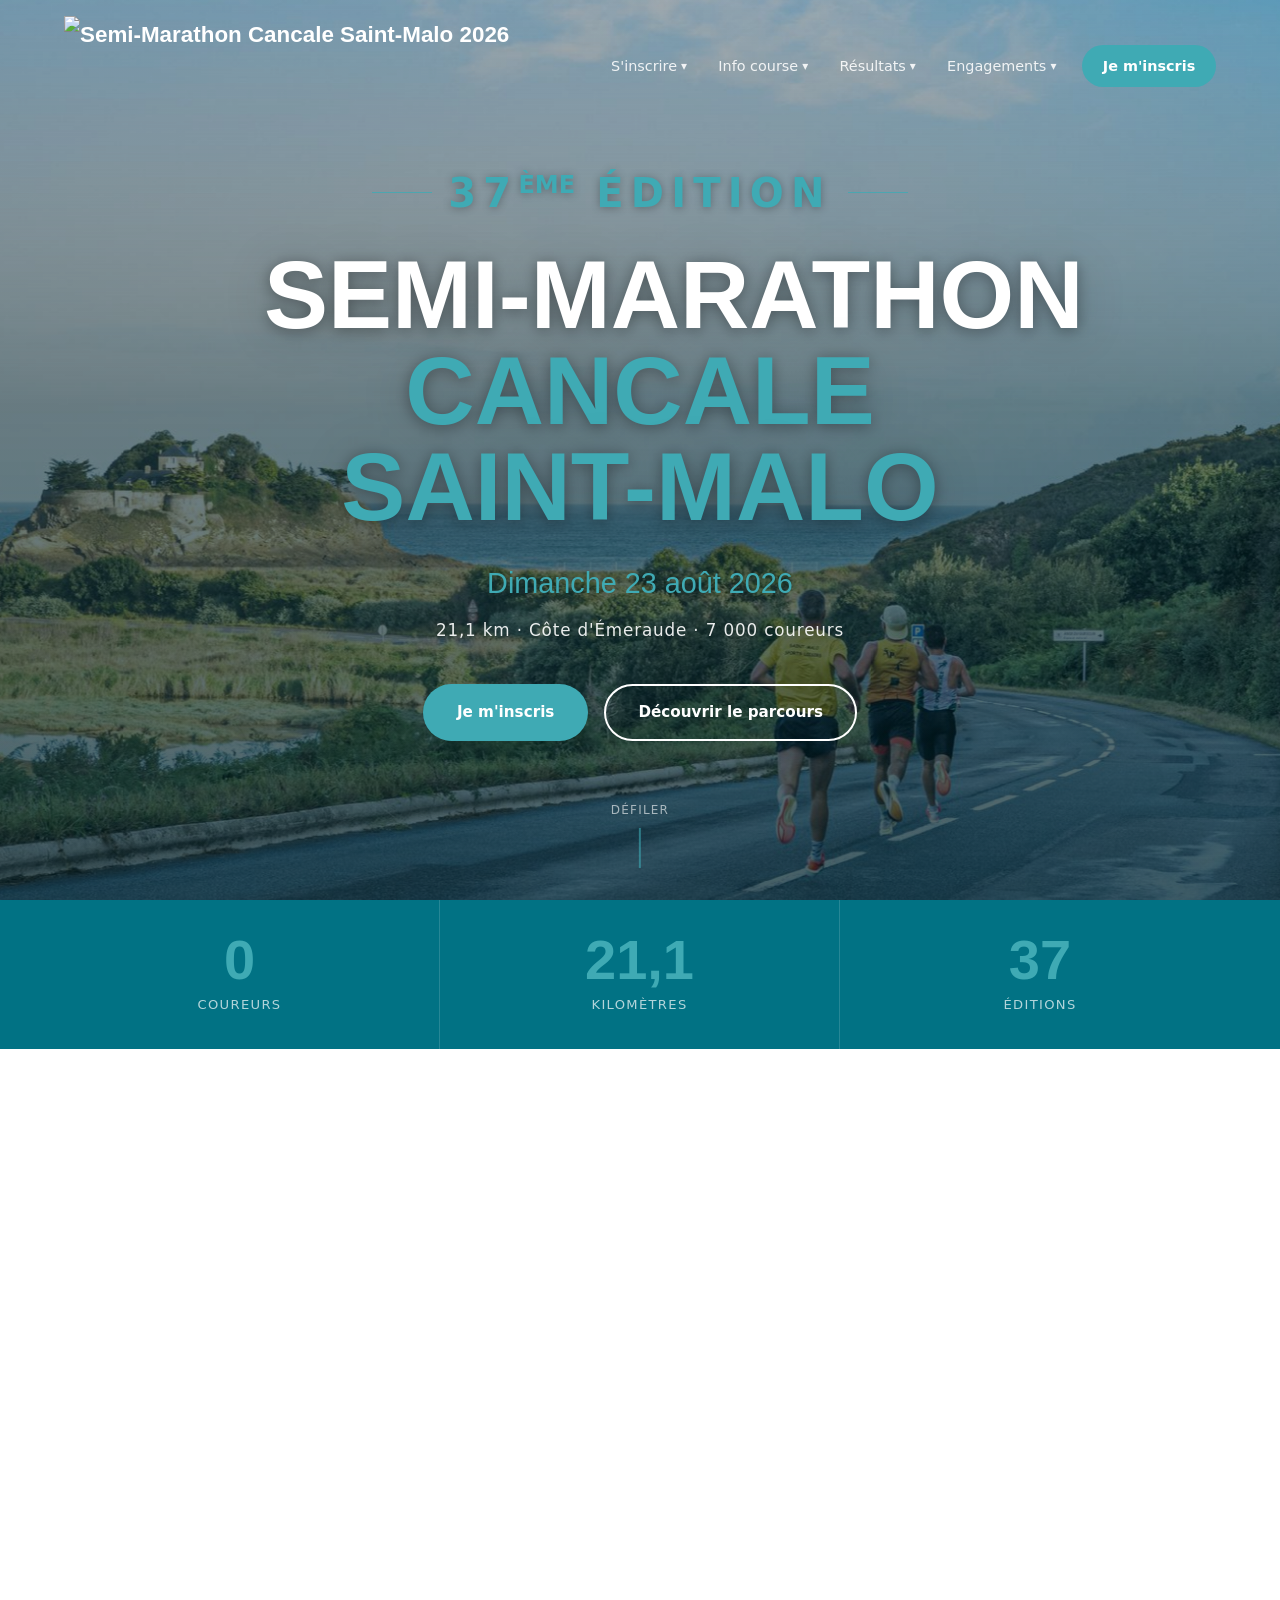
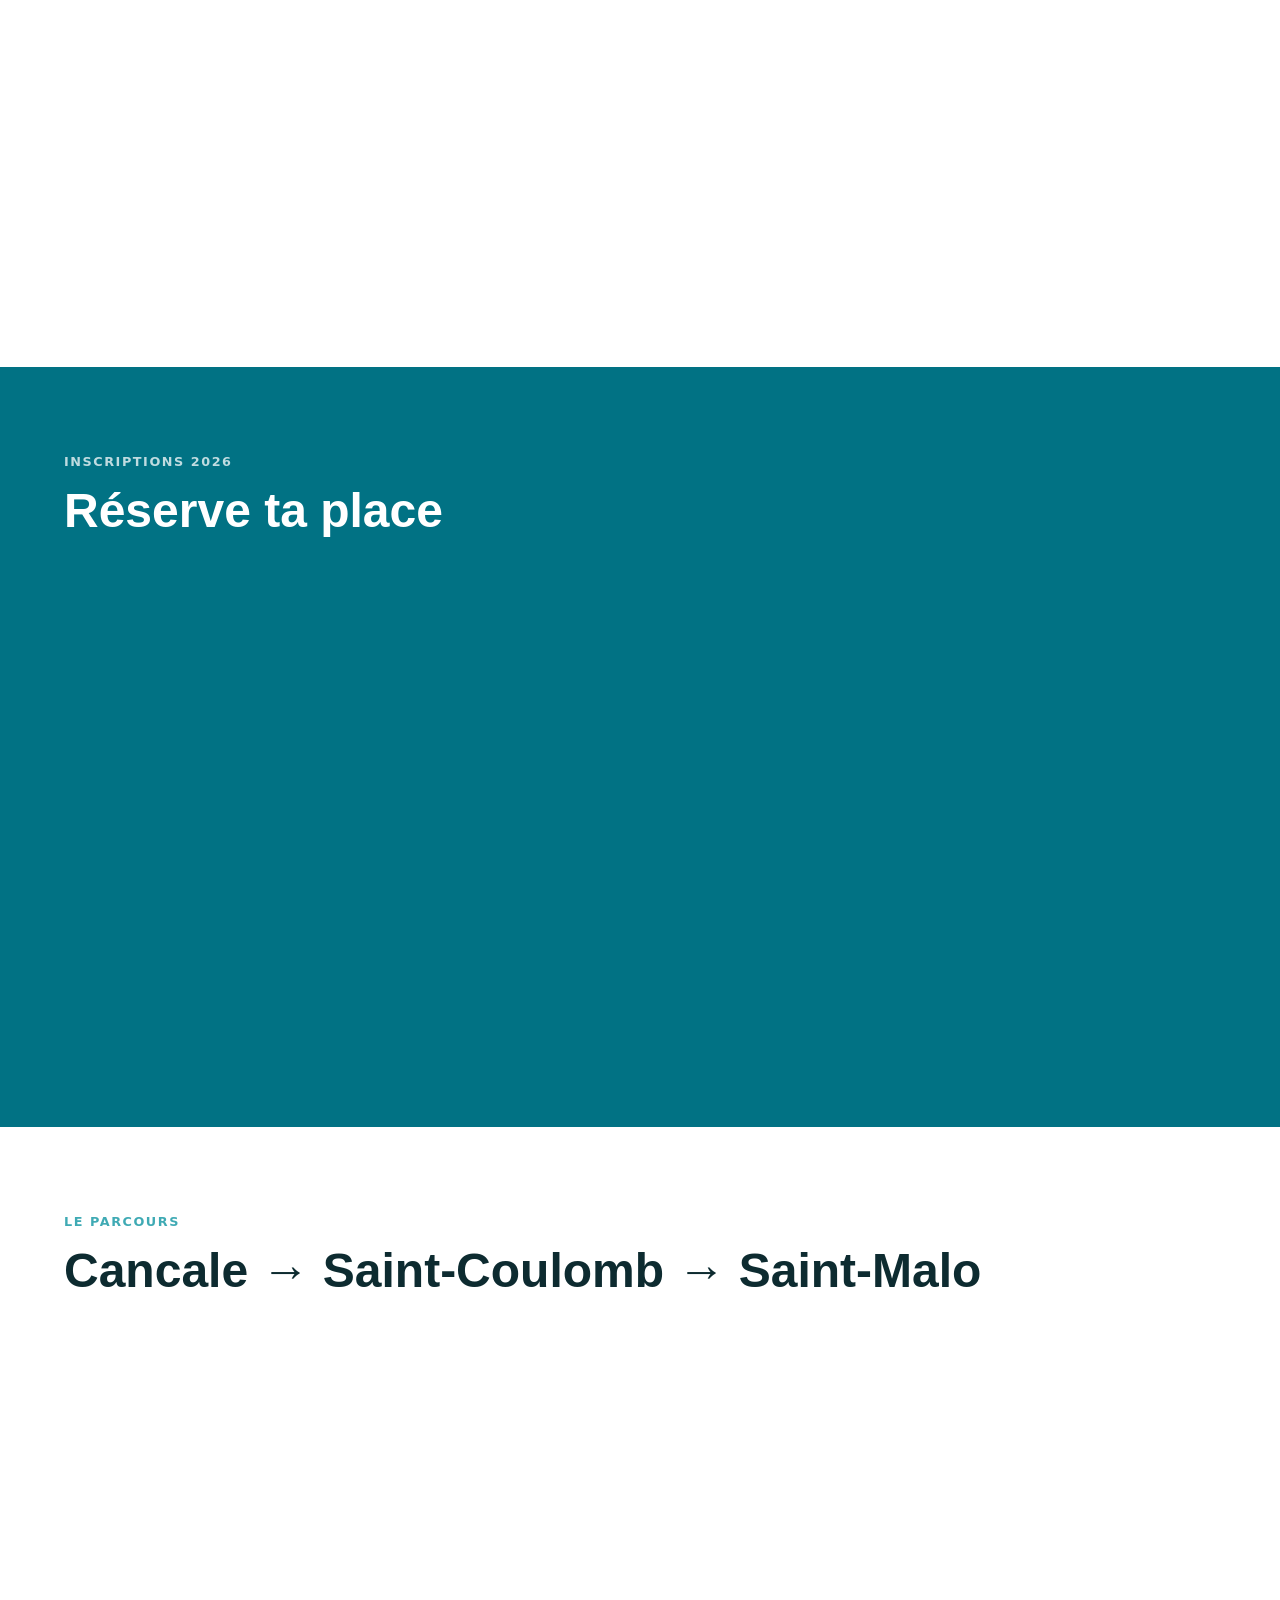
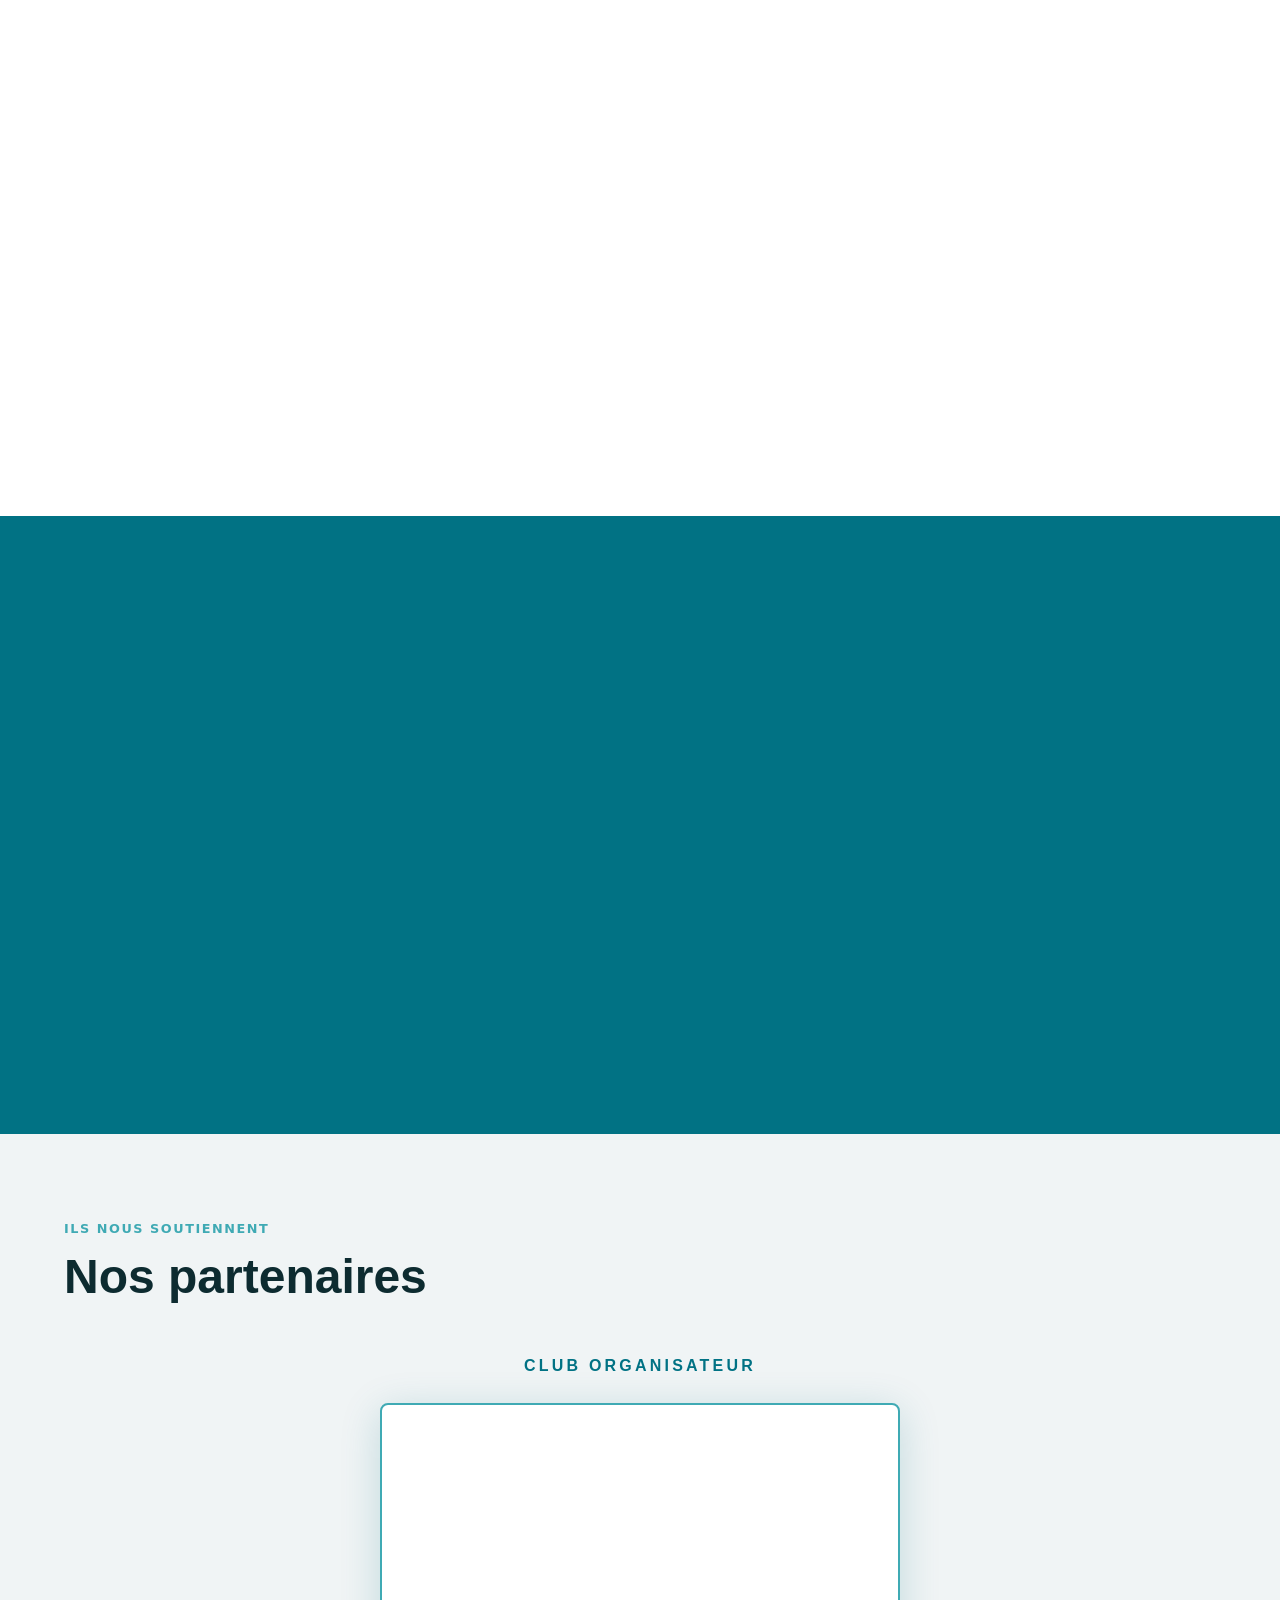
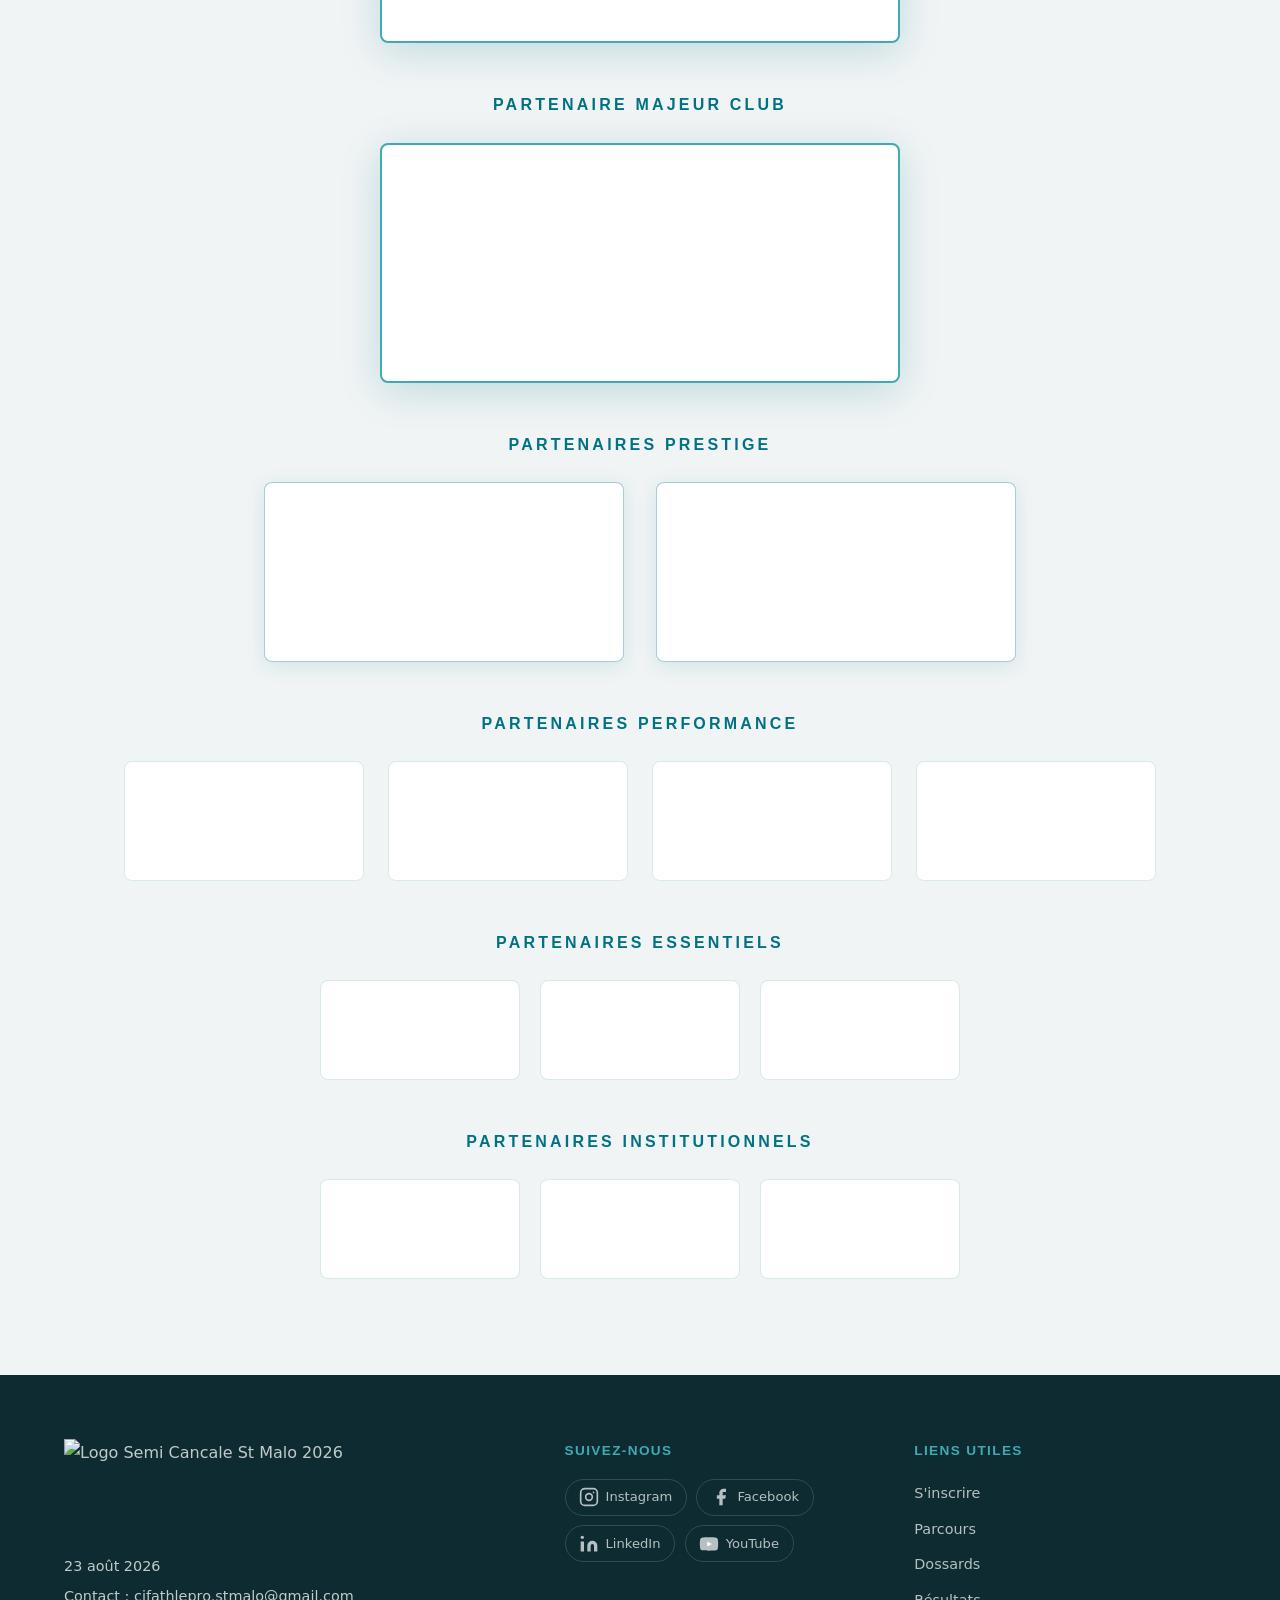
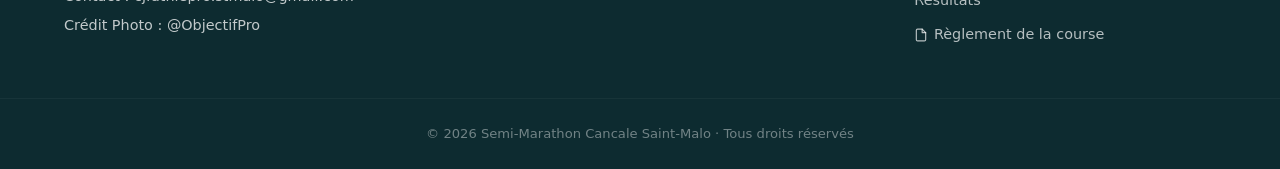
==== commit 6e241490: "Add "partenaires" block" ====
--- a/index.html
+++ b/index.html
@@ -475,6 +475,68 @@
     </section>
 
     <!-- ========================================
+         PARTENAIRES ENTREPRISES
+         ======================================== -->
+    <section class="partenaires-pro section section--dark">
+      <div class="container">
+        <div class="partenaires-pro__inner">
+
+          <!-- Pitch gauche -->
+          <div class="partenaires-pro__pitch" data-animate="fade-left">
+            <span class="section__tag section__tag--light">Partenariats entreprises</span>
+            <h2 class="section__title section__title--light">Associez votre marque au plus grand semi-marathon de Bretagne</h2>
+            <p>7 000 coureurs, un salon de retrait des dossards incontournable, une notoriété régionale de 37 ans… Le Semi-Marathon Cancale Saint-Malo offre à vos partenaires une visibilité unique sur un public actif, local et engagé.</p>
+            <div class="partenaires-pro__ctas">
+              <a href="mailto:cjfathlepro.stmalo@gmail.com" class="btn btn--primary">
+                Nous contacter →
+              </a>
+              <a href="https://www.linkedin.com/showcase/semi-marathon-cancale-st-malo/"
+                 class="btn btn--outline partenaires-pro__linkedin"
+                 target="_blank"
+                 rel="noopener noreferrer">
+                <svg xmlns="http://www.w3.org/2000/svg" width="18" height="18" viewBox="0 0 24 24" fill="currentColor" aria-hidden="true">
+                  <path d="M16 8a6 6 0 0 1 6 6v7h-4v-7a2 2 0 0 0-2-2 2 2 0 0 0-2 2v7h-4v-7a6 6 0 0 1 6-6z"/>
+                  <rect x="2" y="9" width="4" height="12"/>
+                  <circle cx="4" cy="4" r="2"/>
+                </svg>
+                Suivre sur LinkedIn
+              </a>
+            </div>
+          </div>
+
+          <!-- Arguments clés droite -->
+          <div class="partenaires-pro__args" data-animate="fade-right">
+
+            <div class="partenaires-pro__arg">
+              <span class="partenaires-pro__arg-icon">🏆</span>
+              <div>
+                <strong>N°1 en Bretagne</strong>
+                <p>Le plus grand semi-marathon breton, 37 éditions de prestige sur la Côte d'Émeraude.</p>
+              </div>
+            </div>
+
+            <div class="partenaires-pro__arg">
+              <span class="partenaires-pro__arg-icon">🎪</span>
+              <div>
+                <strong>+10 000 visiteurs au salon</strong>
+                <p>Votre stand au cœur du salon de retrait des dossards, fréquenté par plus de 10 000 personnes la veille de la course.</p>
+              </div>
+            </div>
+
+            <div class="partenaires-pro__arg">
+              <span class="partenaires-pro__arg-icon">📣</span>
+              <div>
+                <strong>Visibilité multi-supports</strong>
+                <p>Banderoles sur le parcours, réseaux sociaux et communication officielle...</p>
+              </div>
+            </div>
+
+          </div>
+        </div>
+      </div>
+    </section>
+
+    <!-- ========================================
      PARTENAIRES
      ======================================== -->
 <section class="partenaires section section--gray">
--- a/src/css/pages/home.css
+++ b/src/css/pages/home.css
@@ -733,6 +733,83 @@
   }
 }
 
+/* ---- PARTENAIRES ENTREPRISES ---- */
+.partenaires-pro__inner {
+  display: grid;
+  grid-template-columns: 1fr 1fr;
+  gap: 5rem;
+  align-items: center;
+}
+
+.partenaires-pro__pitch p {
+  color: rgba(255, 255, 255, 0.78);
+  margin-bottom: 2rem;
+  line-height: 1.75;
+}
+
+.partenaires-pro__ctas {
+  display: flex;
+  gap: 1rem;
+  flex-wrap: wrap;
+}
+
+.partenaires-pro__linkedin {
+  display: inline-flex;
+  align-items: center;
+  gap: 0.5rem;
+}
+
+.partenaires-pro__args {
+  display: flex;
+  flex-direction: column;
+  gap: 1.5rem;
+}
+
+.partenaires-pro__arg {
+  display: flex;
+  align-items: flex-start;
+  gap: 1.25rem;
+  background: rgba(255, 255, 255, 0.06);
+  border: 1px solid rgba(63, 170, 180, 0.25);
+  border-radius: 14px;
+  padding: 1.5rem;
+  transition: background var(--transition), transform var(--transition);
+}
+.partenaires-pro__arg:hover {
+  background: rgba(255, 255, 255, 0.1);
+  transform: translateX(4px);
+}
+
+.partenaires-pro__arg-icon {
+  font-size: 2rem;
+  flex-shrink: 0;
+  line-height: 1;
+  margin-top: 2px;
+}
+
+.partenaires-pro__arg strong {
+  display: block;
+  font-size: 1rem;
+  font-weight: 700;
+  color: var(--color-white);
+  margin-bottom: 0.35rem;
+}
+
+.partenaires-pro__arg p {
+  font-size: 0.9rem;
+  color: rgba(255, 255, 255, 0.68);
+  line-height: 1.6;
+  margin: 0;
+}
+
+@media (max-width: 900px) {
+  .partenaires-pro__inner {
+    grid-template-columns: 1fr;
+    gap: 2.5rem;
+  }
+}
+
+/* ----  */
  /*
  * Bouton spécifique NextRun : on utilise leur vert #19ff93.
  * Le texte est sombre car le vert est très clair,
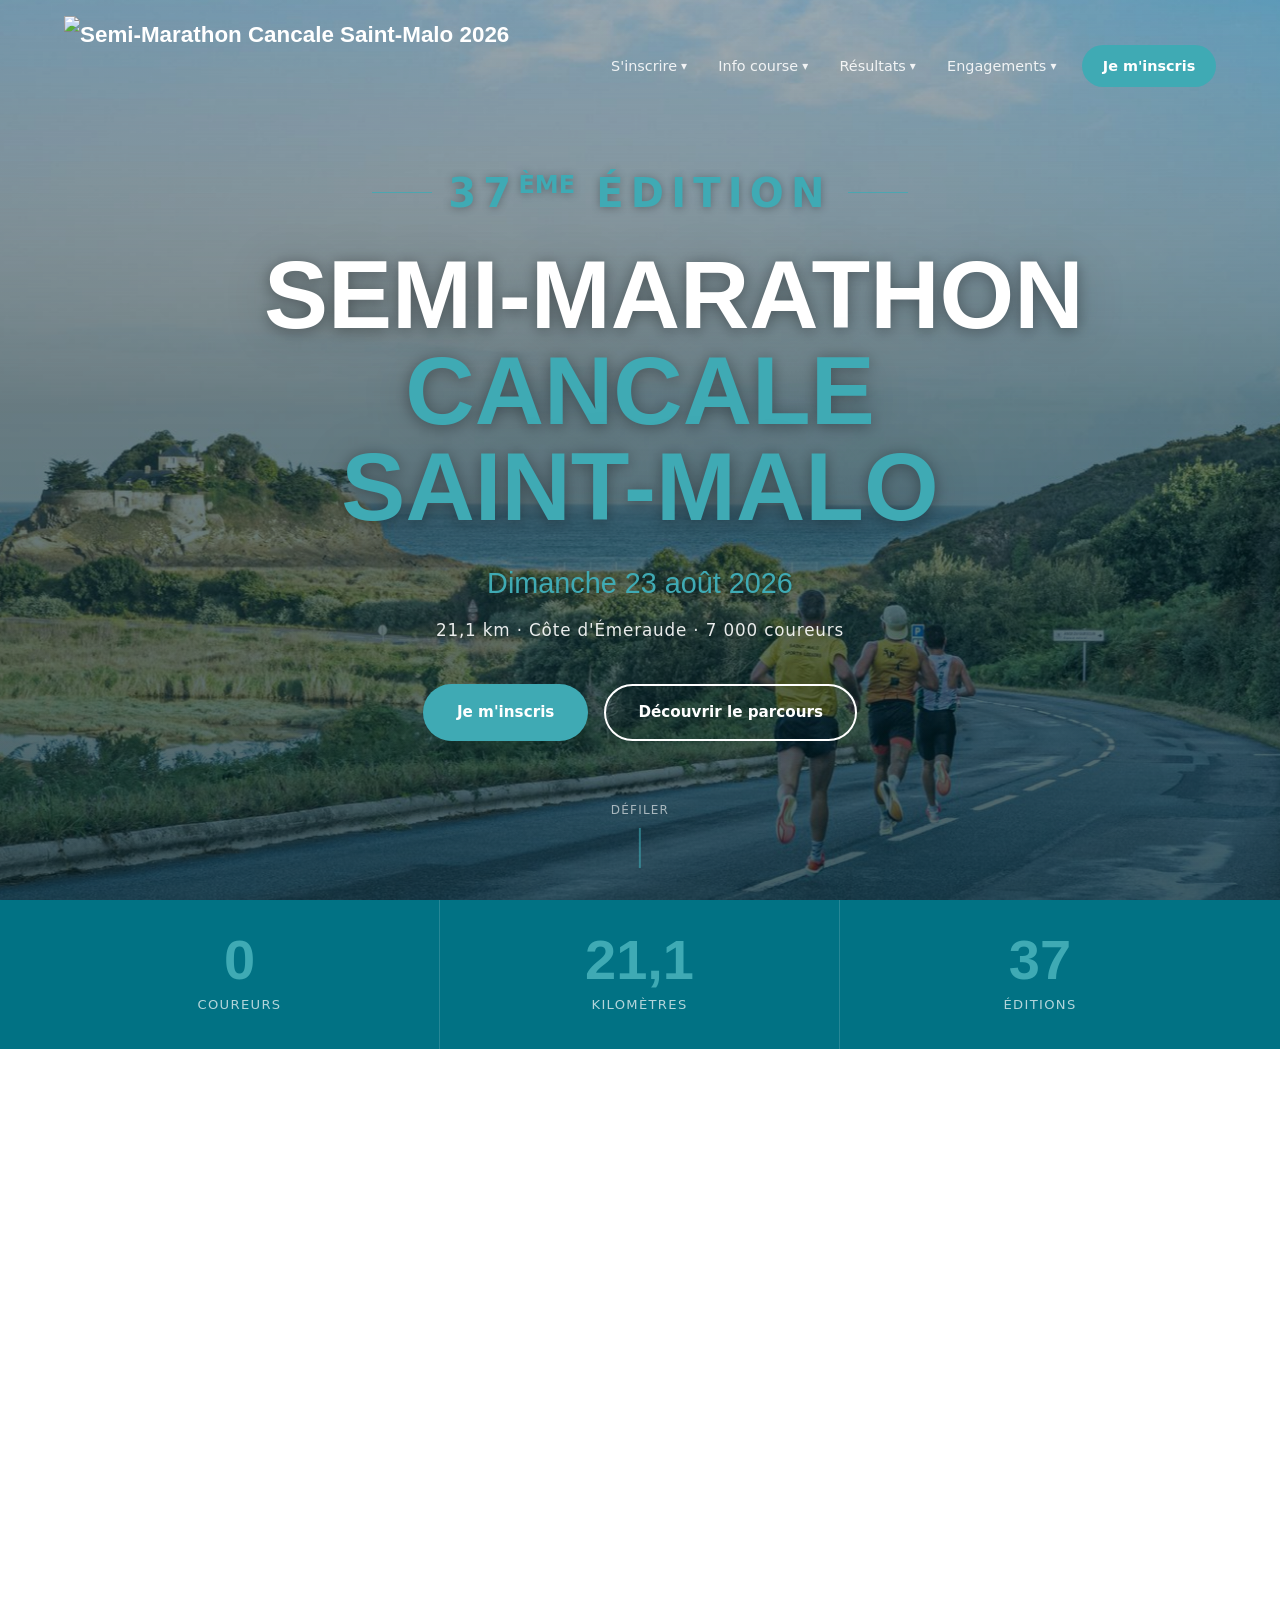
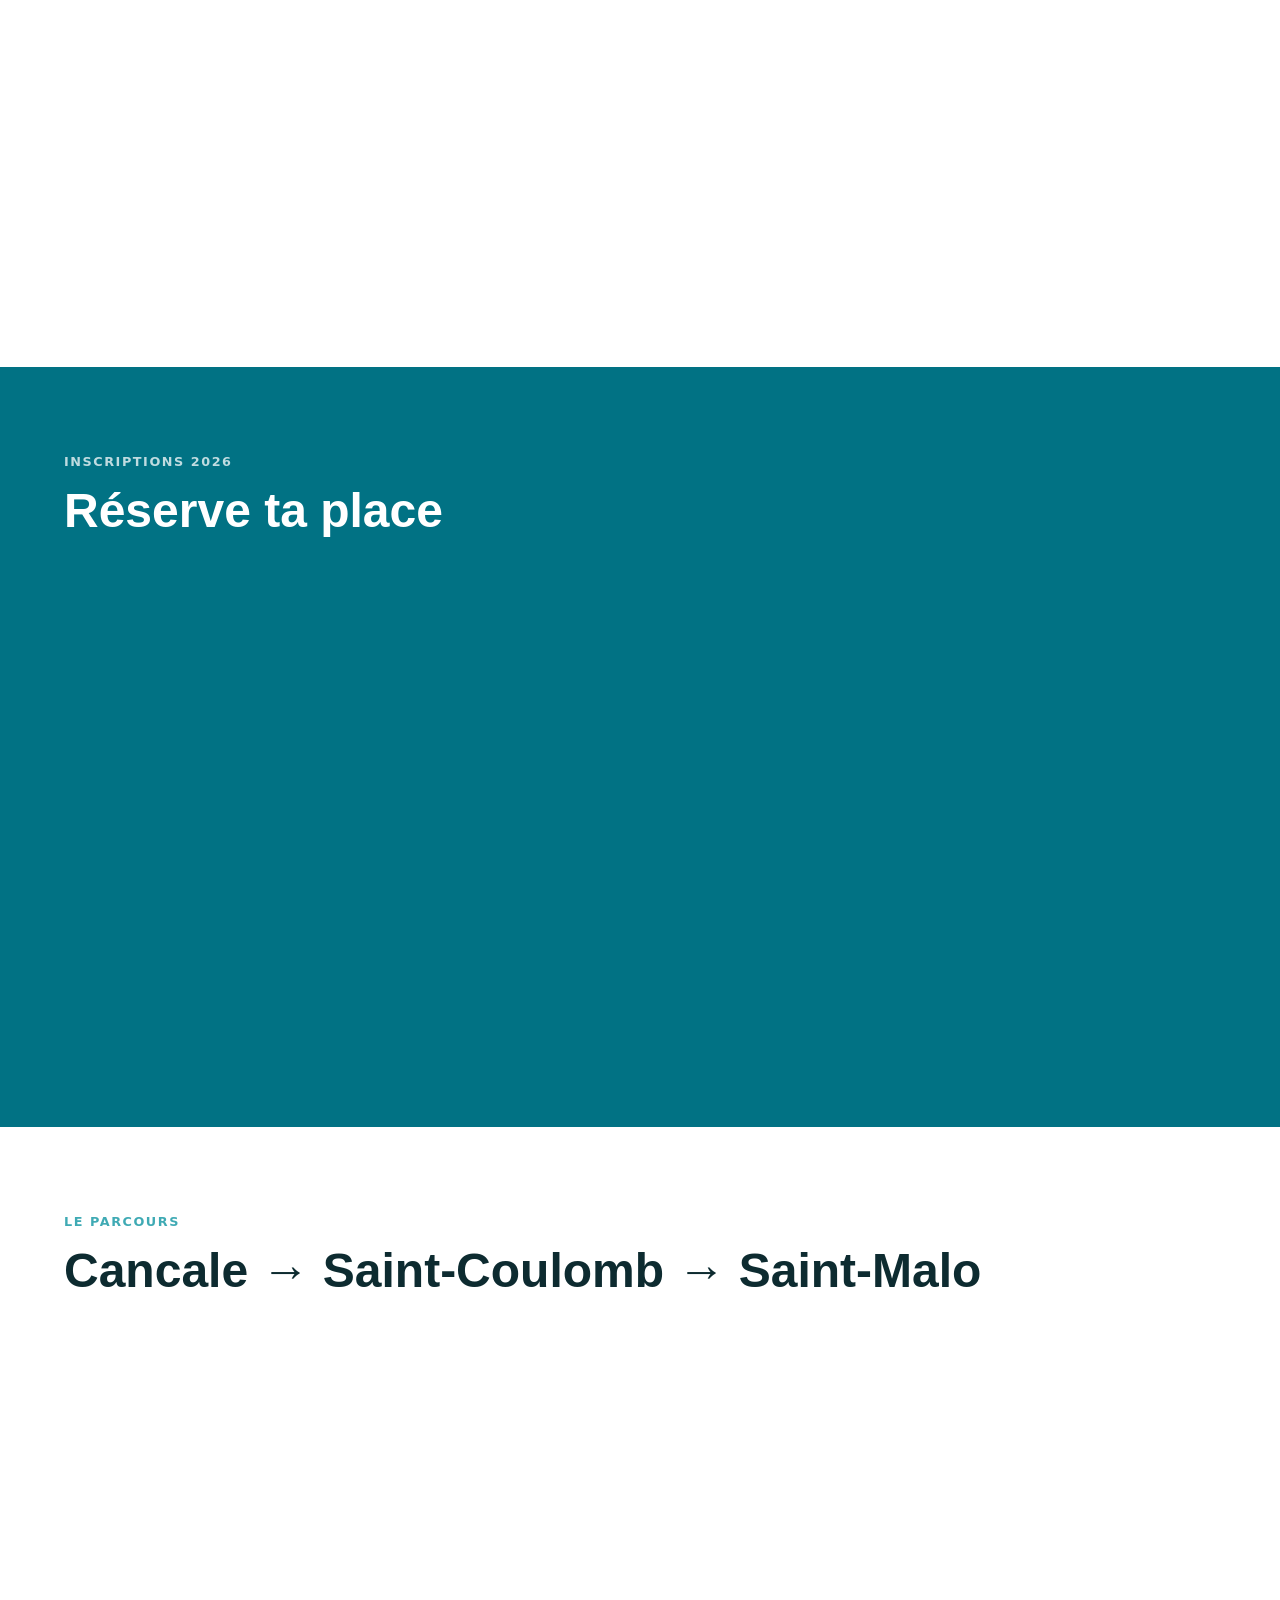
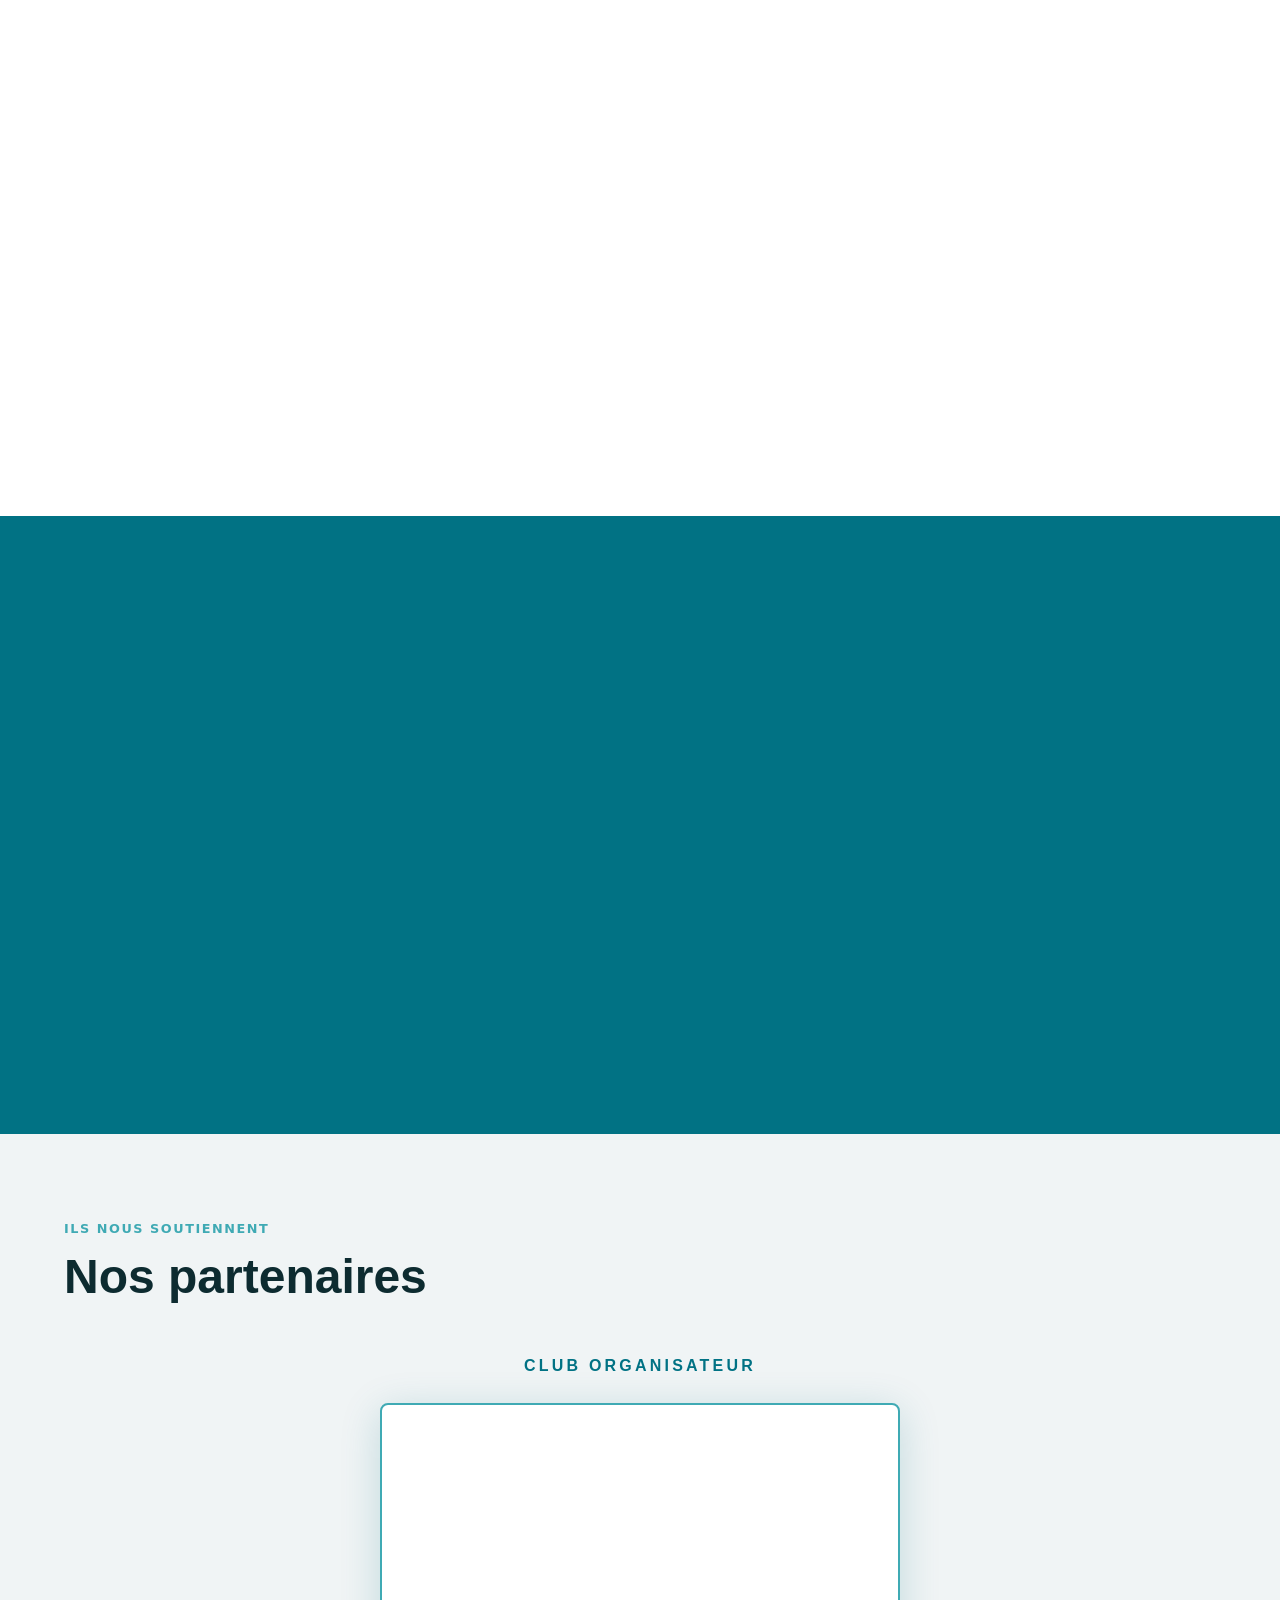
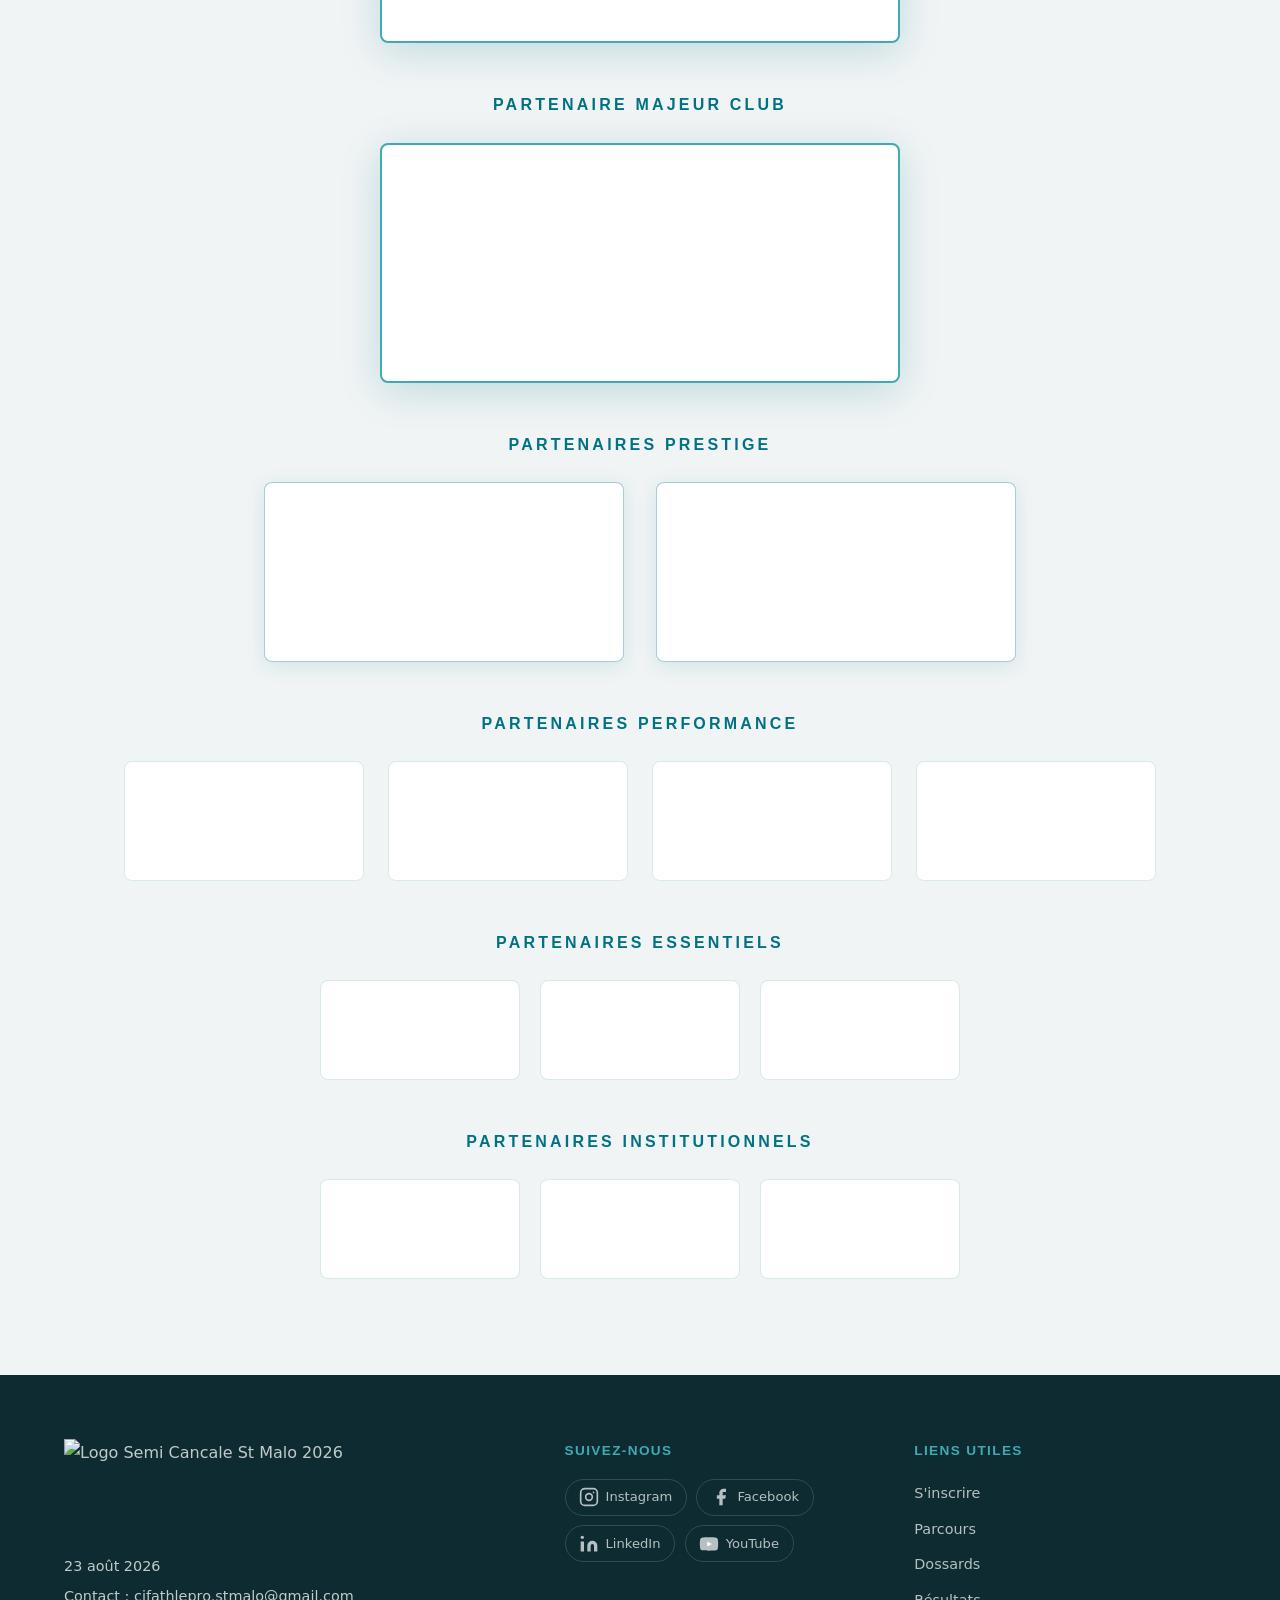
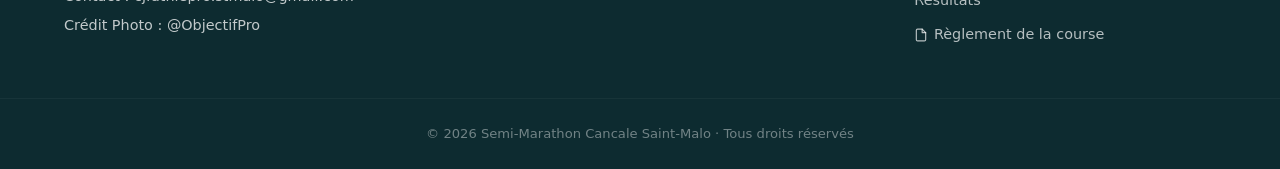
==== commit 48493b46: "Add icon to all pages and add links to all partners" ====
--- a/index.html
+++ b/index.html
@@ -6,7 +6,7 @@
     <meta name="description" content="Semi-Marathon Cancale Saint-Malo - 37ème édition - 23 août 2026 - 7000 coureurs sur la Côte d'Émeraude. Inscriptions ouvertes !" />
     <meta name="robots" content="index, follow" />
     <meta name="keywords" content="semi-marathon, Cancale, Saint-Malo, course à pied, Côte d'Émeraude, 21km, running, Bretagne, 2026" />
-    <link rel="icon" type="image/svg+xml" href="/favicon.svg" />
+    <link rel="icon" type="image/x-icon" href="/src/assets/icons/logoCS.ico" />
     <link rel="canonical" href="https://semicancalestmalo.fr/" />
     <title>Semi-Marathon Cancale Saint-Malo 2026 | 37ème édition – 23 août</title>
 
@@ -563,7 +563,7 @@
     <div class="partenaires__grid partenaires__grid--club">
 
       <!-- Club organisateur — même niveau visuel, même grille -->
-      <a href="#"
+      <a href="https://www.cjfathletisme-saintmalo.com/"
          class="partenaire-logo"
          style="background-image: url('/src/assets/Logo_CJF.png')"
          aria-label="CJF Saint-Malo — Club Organisateur"
@@ -577,7 +577,7 @@
     <div class="partenaires__grid partenaires__grid--club">
 
       <!-- Partenaire majeur Club -->
-      <a href="#"
+      <a href="https://www.compagniedespeches.com/nos-produits-surimi/"
          class="partenaire-logo"
          style="background-image: url('/src/assets/Logo_Breizh_Surimi.png')"
          aria-label="Breizh Surimi — Partenaire Majeur Club"
@@ -596,14 +596,14 @@
     <p class="partenaires__tier-label">Partenaires Prestige</p>
     <div class="partenaires__grid partenaires__grid--prestige">
 
-      <a href="#"
+      <a href="https://www.decathlon.fr/store-view/magasin-de-sports-saint-jouan-des-guerets-0070018400184"
          class="partenaire-logo"
          style="background-image: url('/src/assets/logo\ decathlon.png')"
          aria-label="Nom du partenaire Prestige 1"
          target="_blank" rel="noopener noreferrer">
       </a>
 
-      <a href="#"
+      <a href="https://www.magasins-u.com/magasin/superu-cancale.m35363"
          class="partenaire-logo"
          style="background-image: url('/src/assets/super\ u\ cancale.jpg')"
          aria-label="Nom du partenaire Prestige 2"
@@ -619,28 +619,28 @@
     <p class="partenaires__tier-label">Partenaires Performance</p>
     <div class="partenaires__grid partenaires__grid--performance">
 
-      <a href="#"
+      <a href="https://www.daniel-mouton.com/"
          class="partenaire-logo"
          style="background-image: url('/src/assets/seat\ cupra.jpg')"
          aria-label="Nom du partenaire Performance 1"
          target="_blank" rel="noopener noreferrer">
       </a>
 
-      <a href="#"
+      <a href="https://www.lacancalaise.fr/"
          class="partenaire-logo"
          style="background-image: url('/src/assets/logo-la_cancalaise.png')"
          aria-label="Nom du partenaire Performance 2"
          target="_blank" rel="noopener noreferrer">
       </a>
 
-      <a href="#"
+      <a href="https://www.kercadelac.fr/"
          class="partenaire-logo"
          style="background-image: url('/src/assets/ker_cadelac.png')"
          aria-label="Nom du partenaire Performance 2"
          target="_blank" rel="noopener noreferrer">
       </a>
 
-      <a href="#"
+      <a href="https://www.credit-agricole.fr/ca-illeetvilaine/particulier.html"
          class="partenaire-logo"
          style="background-image: url('/src/assets/ca-Ille_et_vilaine-v-RVB.jpg')"
          aria-label="Nom du partenaire Performance 3"
@@ -656,21 +656,21 @@
     -->
     <p class="partenaires__tier-label">Partenaires Essentiels</p>
     <div class="partenaires__grid partenaires__grid--essentiels">
-         <a href="#"
+         <a href="https://www.octopus-sport.com/"
          class="partenaire-logo"
          style="background-image: url('/src/assets/Octopus\ Sport.png')"
          aria-label="Nom du partenaire Essentiel 1"
          target="_blank" rel="noopener noreferrer">
       </a>
 
-      <a href="#"
+      <a href="https://apirun.fr/"
          class="partenaire-logo"
          style="background-image: url('/src/assets/Apirun.jpg')"
          aria-label="Nom du partenaire Essentiel 2"
          target="_blank" rel="noopener noreferrer">
       </a>
 
-      <a href="#"
+      <a href="https://beaussaisaventure.fr/"
          class="partenaire-logo"
          style="background-image: url('/src/assets/beaussais.jpg')"
          aria-label="Nom du partenaire Essentiel 3"
@@ -681,21 +681,21 @@
 
     <p class="partenaires__tier-label">Partenaires Institutionnels</p>
     <div class="partenaires__grid partenaires__grid--essentiels">
-         <a href="#"
+         <a href="https://www.ville-cancale.fr/"
          class="partenaire-logo"
          style="background-image: url('/src/assets/Cancale.webp')"
          aria-label="Nom du partenaire Essentiel 1"
          target="_blank" rel="noopener noreferrer">
       </a>
 
-      <a href="#"
+      <a href="https://www.saintcoulomb.com/"
          class="partenaire-logo"
          style="background-image: url('/src/assets/logo_mairie_stcoulomb.jpg')"
          aria-label="Nom du partenaire Essentiel 2"
          target="_blank" rel="noopener noreferrer">
       </a>
 
-      <a href="#"
+      <a href="https://www.saint-malo.fr/"
          class="partenaire-logo"
          style="background-image: url('/src/assets/saint-malo_new-2560x1175.webp')"
          aria-label="Nom du partenaire Essentiel 3"
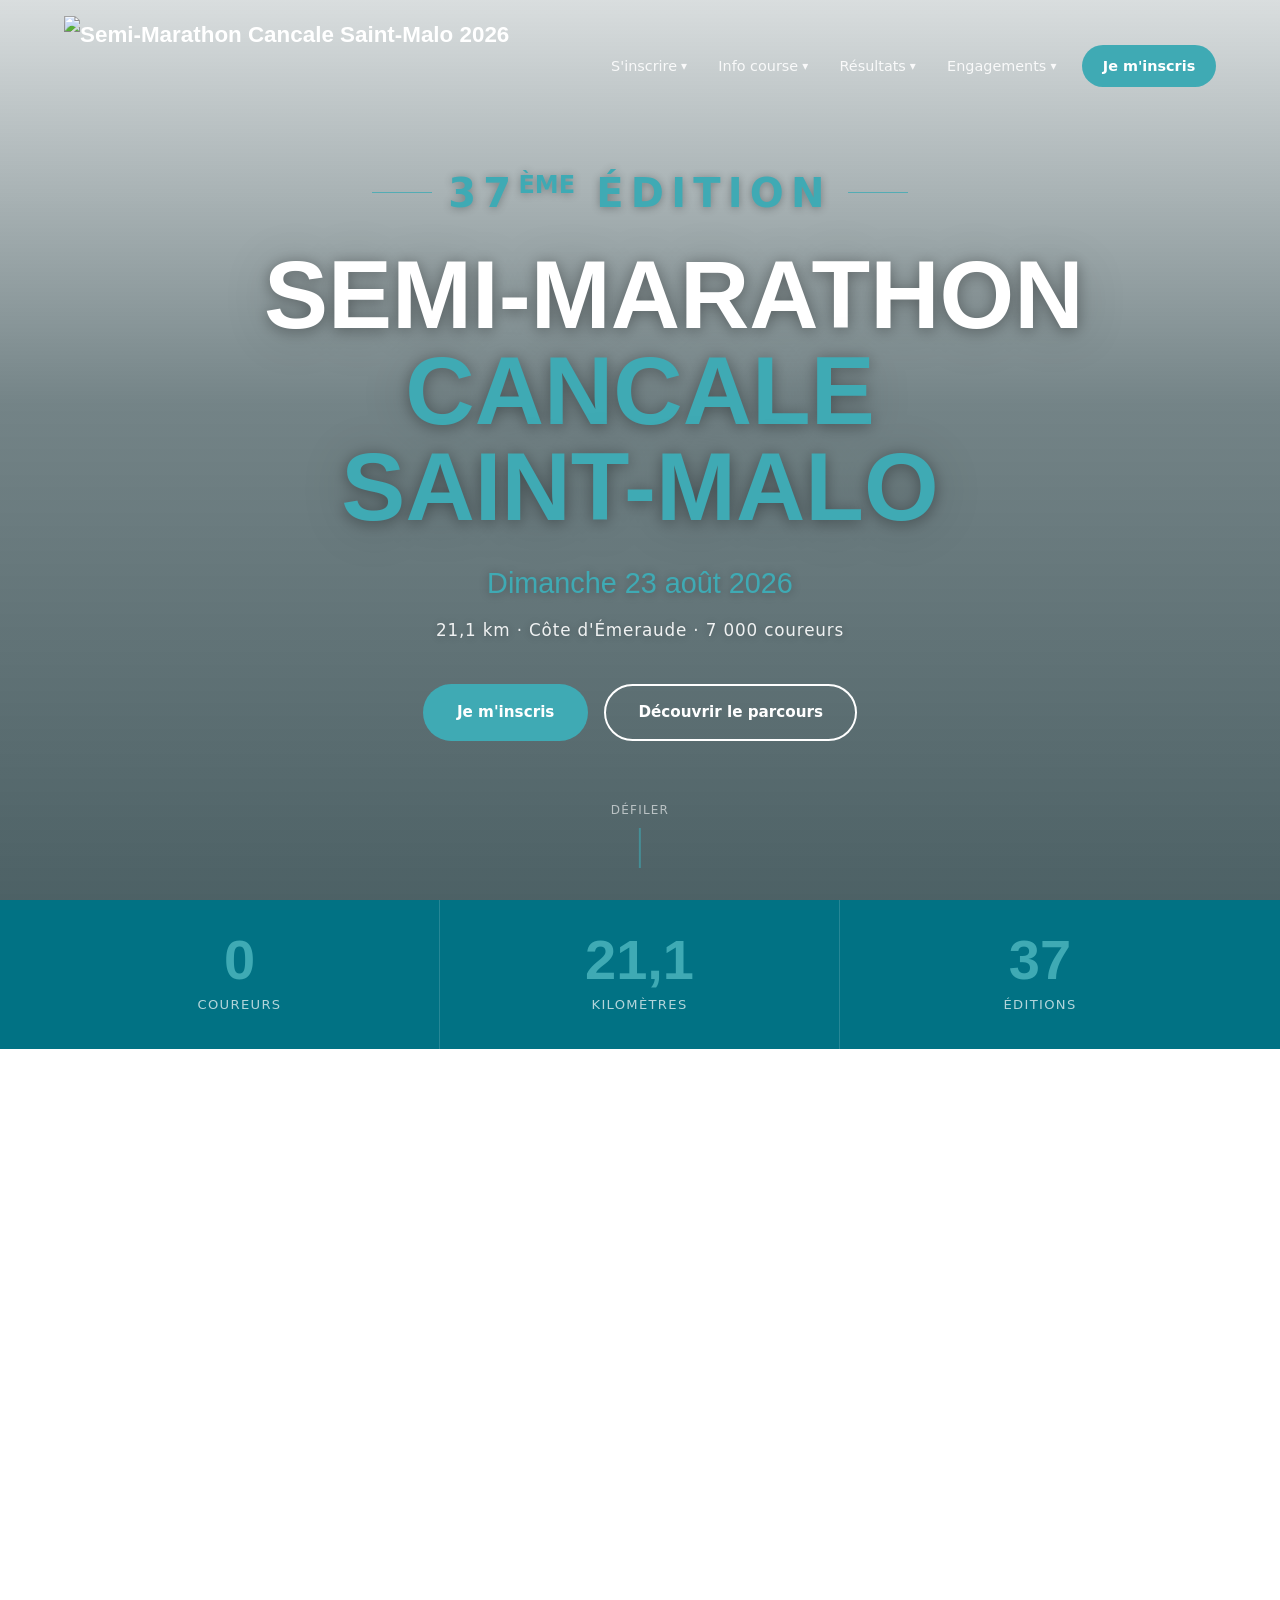
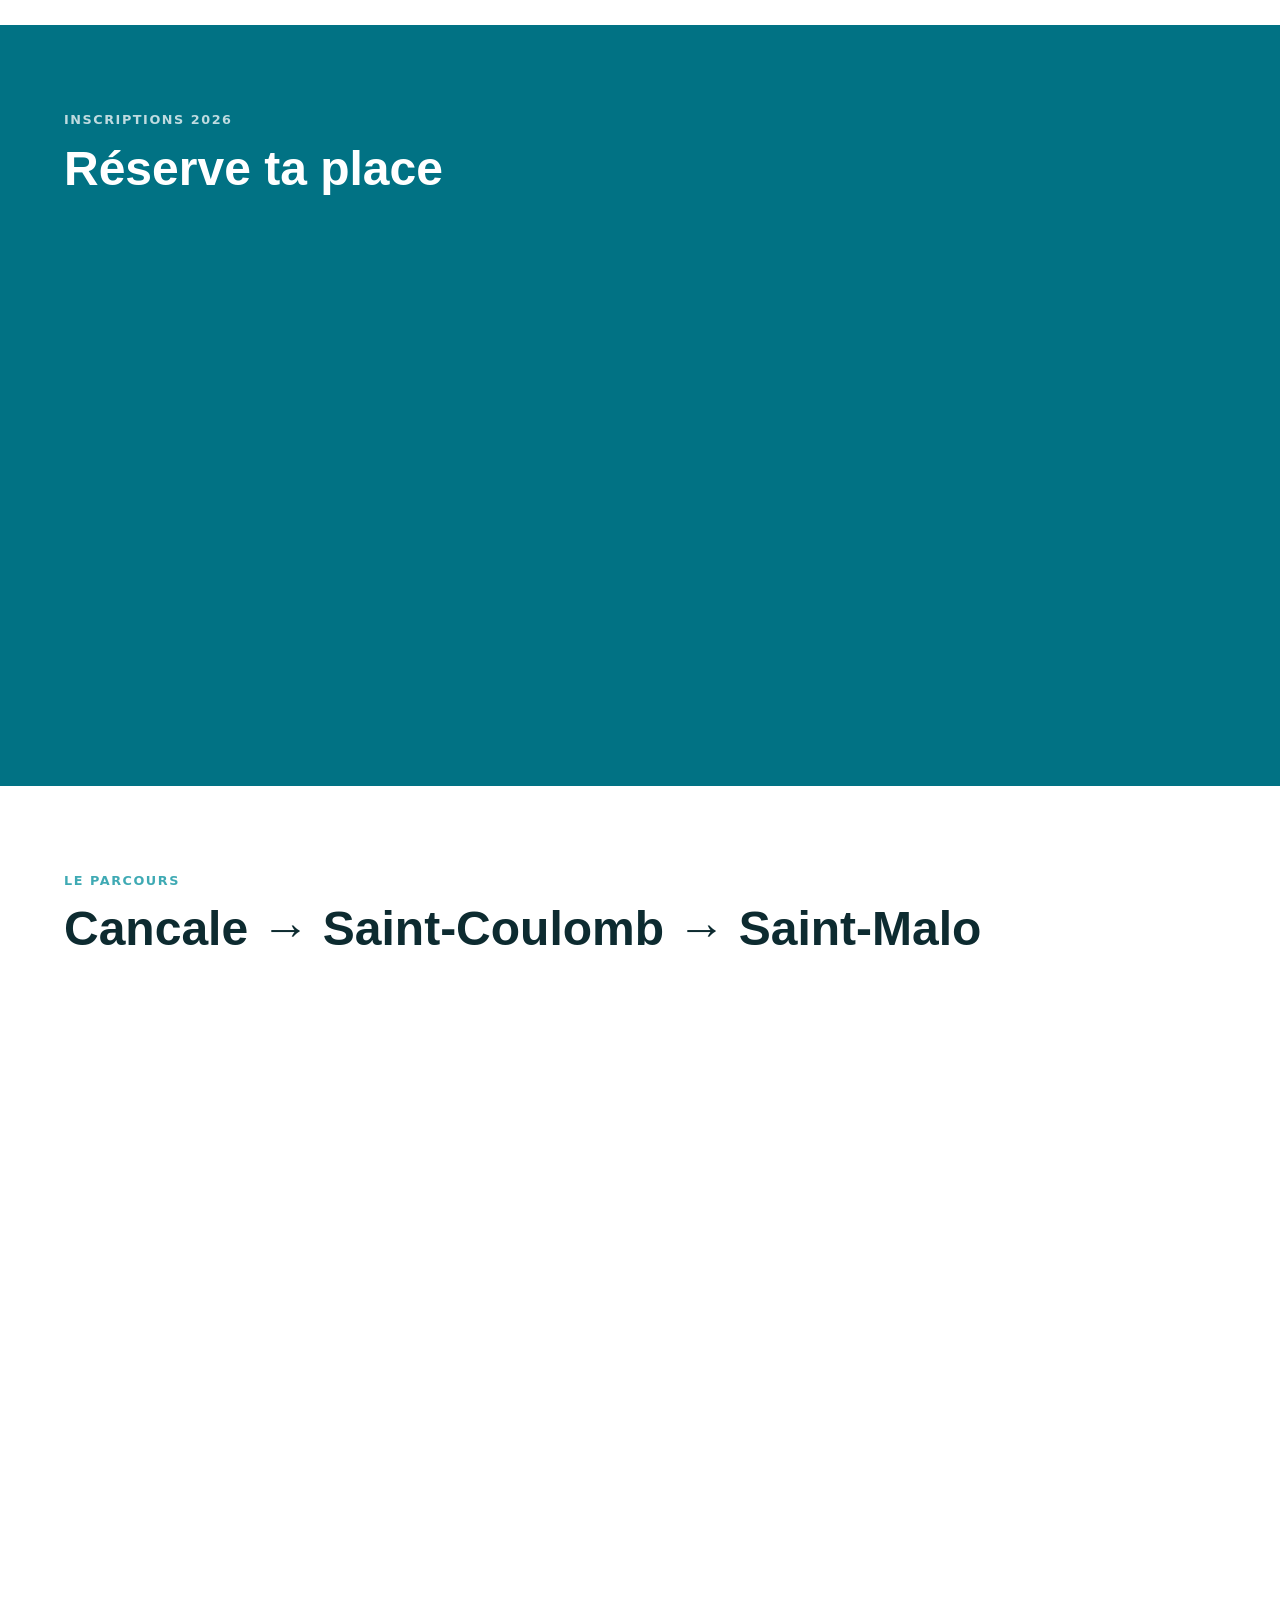
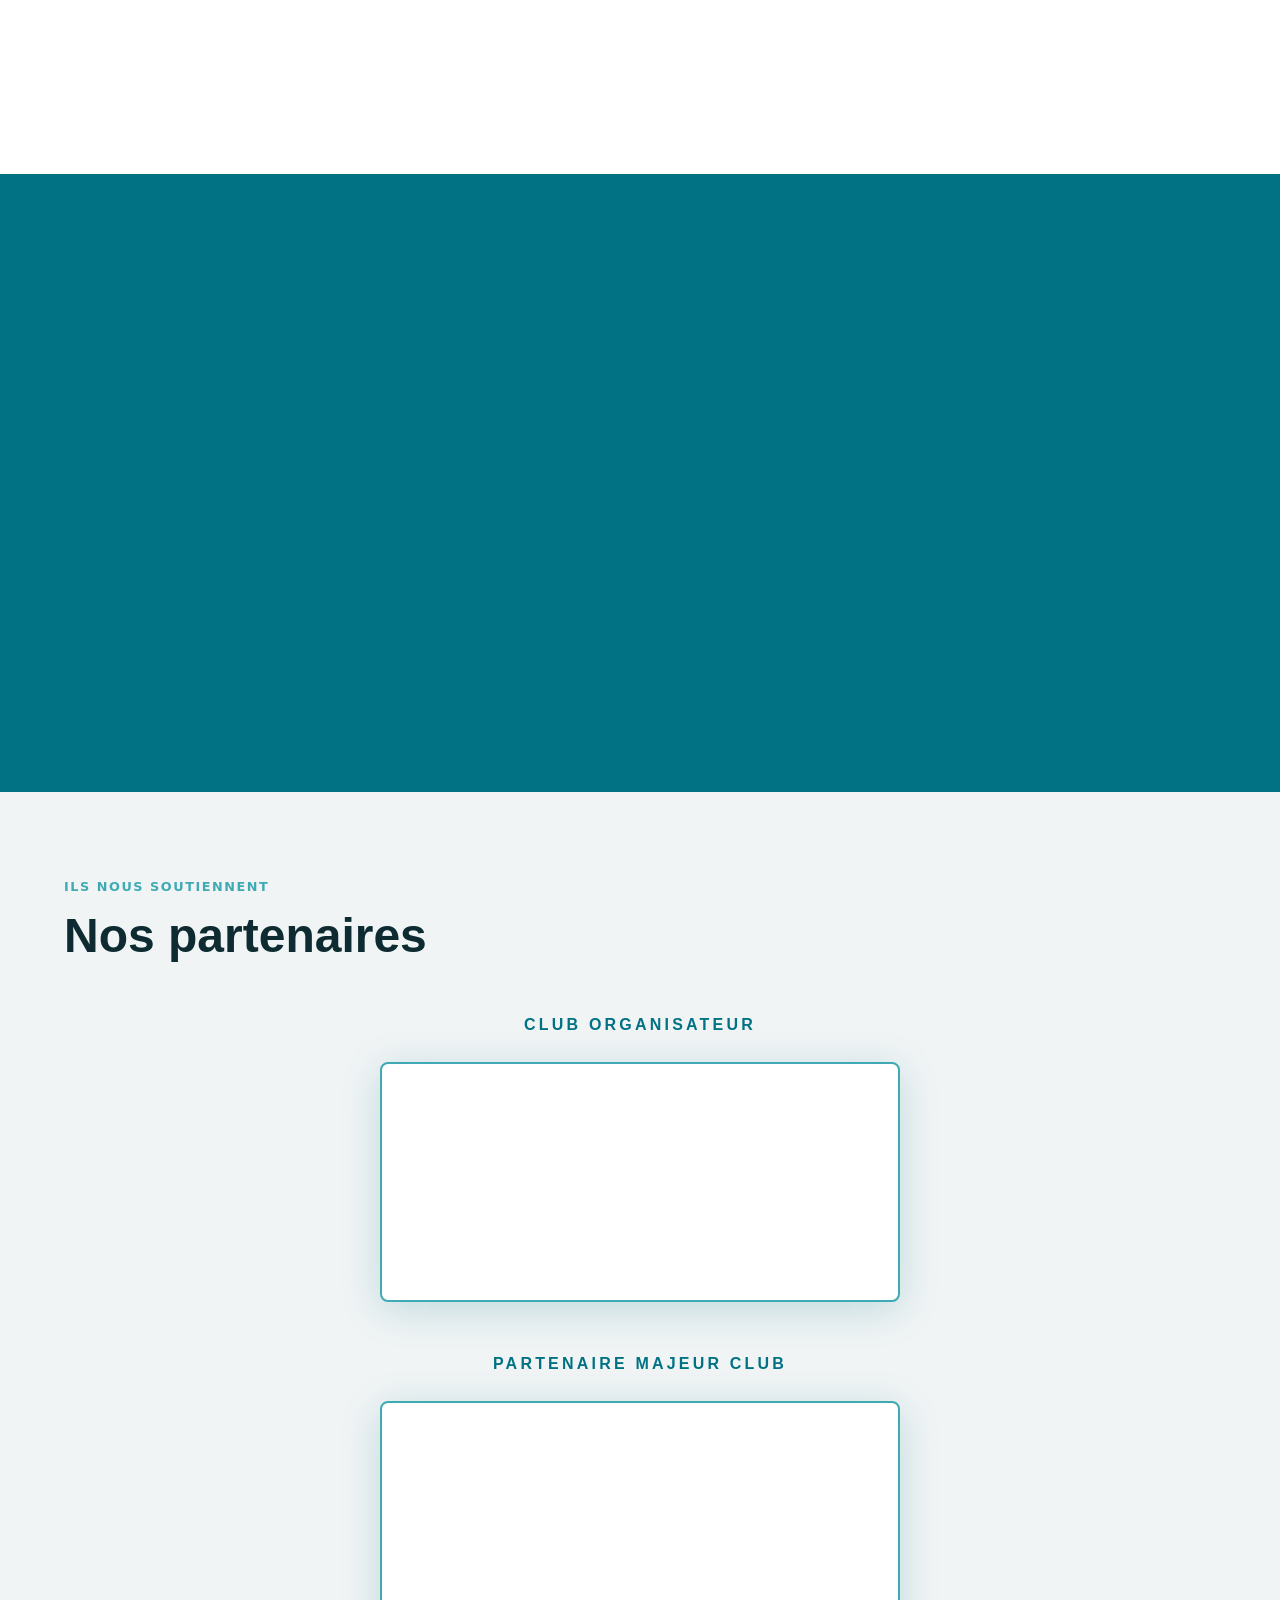
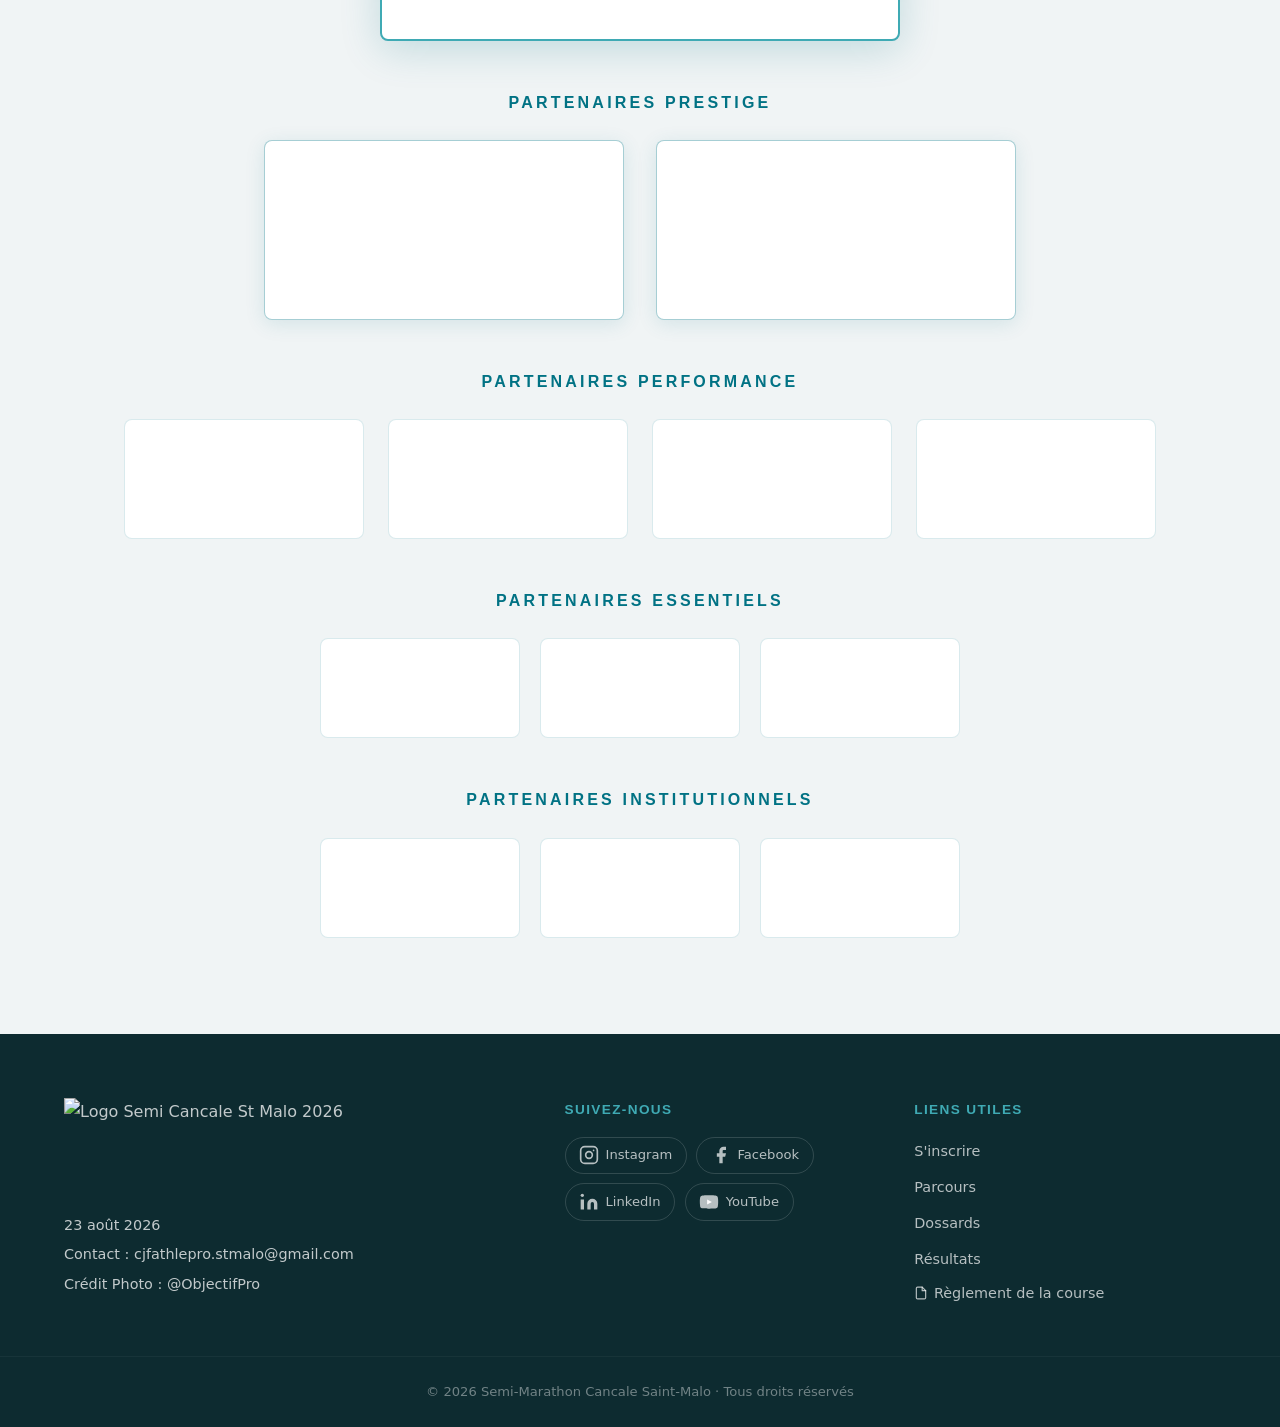
==== commit 008a9db9: "Fix dist src repo not generated" ====
--- a/index.html
+++ b/index.html
@@ -6,7 +6,7 @@
     <meta name="description" content="Semi-Marathon Cancale Saint-Malo - 37ème édition - 23 août 2026 - 7000 coureurs sur la Côte d'Émeraude. Inscriptions ouvertes !" />
     <meta name="robots" content="index, follow" />
     <meta name="keywords" content="semi-marathon, Cancale, Saint-Malo, course à pied, Côte d'Émeraude, 21km, running, Bretagne, 2026" />
-    <link rel="icon" type="image/x-icon" href="/src/assets/icons/logoCS.ico" />
+    <link rel="icon" type="image/x-icon" href="/assets/icons/logoCS.ico" />
     <link rel="canonical" href="https://semicancalestmalo.fr/" />
     <title>Semi-Marathon Cancale Saint-Malo 2026 | 37ème édition – 23 août</title>
 
@@ -17,13 +17,13 @@
     <meta property="og:title"       content="Semi-Marathon Cancale Saint-Malo 2026 | 37ème édition – 23 août" />
     <meta property="og:description" content="7000 coureurs, 21,1 km de Cancale à Saint-Malo sur la Côte d'Émeraude. Inscriptions ouvertes pour la 37ème édition !" />
     <meta property="og:url"         content="https://semicancalestmalo.fr/" />
-    <meta property="og:image"       content="https://semicancalestmalo.fr/src/assets/photo_accueil.jpg" />
+    <meta property="og:image"       content="https://semicancalestmalo.fr/assets/photo_accueil.jpg" />
 
     <!-- Twitter Card -->
     <meta name="twitter:card"        content="summary_large_image" />
     <meta name="twitter:title"       content="Semi-Marathon Cancale Saint-Malo 2026 | 37ème édition – 23 août" />
     <meta name="twitter:description" content="7000 coureurs, 21,1 km de Cancale à Saint-Malo sur la Côte d'Émeraude. Inscriptions ouvertes !" />
-    <meta name="twitter:image"       content="https://semicancalestmalo.fr/src/assets/photo_accueil.jpg" />
+    <meta name="twitter:image"       content="https://semicancalestmalo.fr/assets/photo_accueil.jpg" />
 
     <!-- Google Fonts : Inter pour le texte, Oswald pour les titres sportifs -->
     <link rel="preconnect" href="https://fonts.googleapis.com">
@@ -54,7 +54,7 @@
       "eventStatus": "https://schema.org/EventScheduled",
       "eventAttendanceMode": "https://schema.org/OfflineEventAttendanceMode",
       "url": "https://semicancalestmalo.fr/",
-      "image": "https://semicancalestmalo.fr/src/assets/photo_accueil.jpg",
+      "image": "https://semicancalestmalo.fr/assets/photo_accueil.jpg",
       "location": {
         "@type": "Place",
         "name": "Cancale → Saint-Malo, Côte d'Émeraude",
@@ -99,7 +99,7 @@
         <!-- Logo -->
         <a href="/" class="navbar__logo">
           <img 
-            src="/src/assets/logo.png" 
+            src="/assets/logo.png" 
             alt="Semi-Marathon Cancale Saint-Malo 2026"
             class="navbar__logo-img"
             loading="eager"
@@ -275,7 +275,7 @@
         <div class="presentation__image" data-animate="fade-right">
           <!-- Placeholder image - à remplacer par une vraie photo -->
           <img 
-            src="/src/assets/Affiche_Label.png" 
+            src="/assets/Affiche_Label.png" 
             alt="Coureurs sur la Côte d'Émeraude"
             loading="lazy"
           />
@@ -461,7 +461,7 @@
         <!-- Image parcours -->
         <div class="parcours-apercu__image" data-animate="fade-right">
             <img 
-            src="/src/assets/parcours.jpg" 
+            src="/assets/parcours.jpg" 
             alt="Vue aérienne Côte d'Émeraude"
             loading="lazy"
             />
@@ -565,7 +565,7 @@
       <!-- Club organisateur — même niveau visuel, même grille -->
       <a href="https://www.cjfathletisme-saintmalo.com/"
          class="partenaire-logo"
-         style="background-image: url('/src/assets/Logo_CJF.png')"
+         style="background-image: url('/assets/Logo_CJF.png')"
          aria-label="CJF Saint-Malo — Club Organisateur"
          target="_blank"
          rel="noopener noreferrer">
@@ -579,7 +579,7 @@
       <!-- Partenaire majeur Club -->
       <a href="https://www.compagniedespeches.com/nos-produits-surimi/"
          class="partenaire-logo"
-         style="background-image: url('/src/assets/Logo_Breizh_Surimi.png')"
+         style="background-image: url('/assets/Logo_Breizh_Surimi.png')"
          aria-label="Breizh Surimi — Partenaire Majeur Club"
          target="_blank"
          rel="noopener noreferrer">
@@ -598,14 +598,14 @@
 
       <a href="https://www.decathlon.fr/store-view/magasin-de-sports-saint-jouan-des-guerets-0070018400184"
          class="partenaire-logo"
-         style="background-image: url('/src/assets/logo\ decathlon.png')"
+         style="background-image: url('/assets/logo\ decathlon.png')"
          aria-label="Nom du partenaire Prestige 1"
          target="_blank" rel="noopener noreferrer">
       </a>
 
       <a href="https://www.magasins-u.com/magasin/superu-cancale.m35363"
          class="partenaire-logo"
-         style="background-image: url('/src/assets/super\ u\ cancale.jpg')"
+         style="background-image: url('/assets/super\ u\ cancale.jpg')"
          aria-label="Nom du partenaire Prestige 2"
          target="_blank" rel="noopener noreferrer">
       </a>
@@ -621,28 +621,28 @@
 
       <a href="https://www.daniel-mouton.com/"
          class="partenaire-logo"
-         style="background-image: url('/src/assets/seat\ cupra.jpg')"
+         style="background-image: url('/assets/seat\ cupra.jpg')"
          aria-label="Nom du partenaire Performance 1"
          target="_blank" rel="noopener noreferrer">
       </a>
 
       <a href="https://www.lacancalaise.fr/"
          class="partenaire-logo"
-         style="background-image: url('/src/assets/logo-la_cancalaise.png')"
+         style="background-image: url('/assets/logo-la_cancalaise.png')"
          aria-label="Nom du partenaire Performance 2"
          target="_blank" rel="noopener noreferrer">
       </a>
 
       <a href="https://www.kercadelac.fr/"
          class="partenaire-logo"
-         style="background-image: url('/src/assets/ker_cadelac.png')"
+         style="background-image: url('/assets/ker_cadelac.png')"
          aria-label="Nom du partenaire Performance 2"
          target="_blank" rel="noopener noreferrer">
       </a>
 
       <a href="https://www.credit-agricole.fr/ca-illeetvilaine/particulier.html"
          class="partenaire-logo"
-         style="background-image: url('/src/assets/ca-Ille_et_vilaine-v-RVB.jpg')"
+         style="background-image: url('/assets/ca-Ille_et_vilaine-v-RVB.jpg')"
          aria-label="Nom du partenaire Performance 3"
          target="_blank" rel="noopener noreferrer">
       </a>
@@ -658,21 +658,21 @@
     <div class="partenaires__grid partenaires__grid--essentiels">
          <a href="https://www.octopus-sport.com/"
          class="partenaire-logo"
-         style="background-image: url('/src/assets/Octopus\ Sport.png')"
+         style="background-image: url('/assets/Octopus\ Sport.png')"
          aria-label="Nom du partenaire Essentiel 1"
          target="_blank" rel="noopener noreferrer">
       </a>
 
       <a href="https://apirun.fr/"
          class="partenaire-logo"
-         style="background-image: url('/src/assets/Apirun.jpg')"
+         style="background-image: url('/assets/Apirun.jpg')"
          aria-label="Nom du partenaire Essentiel 2"
          target="_blank" rel="noopener noreferrer">
       </a>
 
       <a href="https://beaussaisaventure.fr/"
          class="partenaire-logo"
-         style="background-image: url('/src/assets/beaussais.jpg')"
+         style="background-image: url('/assets/beaussais.jpg')"
          aria-label="Nom du partenaire Essentiel 3"
          target="_blank" rel="noopener noreferrer">
       </a>
@@ -683,21 +683,21 @@
     <div class="partenaires__grid partenaires__grid--essentiels">
          <a href="https://www.ville-cancale.fr/"
          class="partenaire-logo"
-         style="background-image: url('/src/assets/Cancale.webp')"
+         style="background-image: url('/assets/Cancale.webp')"
          aria-label="Nom du partenaire Essentiel 1"
          target="_blank" rel="noopener noreferrer">
       </a>
 
       <a href="https://www.saintcoulomb.com/"
          class="partenaire-logo"
-         style="background-image: url('/src/assets/logo_mairie_stcoulomb.jpg')"
+         style="background-image: url('/assets/logo_mairie_stcoulomb.jpg')"
          aria-label="Nom du partenaire Essentiel 2"
          target="_blank" rel="noopener noreferrer">
       </a>
 
       <a href="https://www.saint-malo.fr/"
          class="partenaire-logo"
-         style="background-image: url('/src/assets/saint-malo_new-2560x1175.webp')"
+         style="background-image: url('/assets/saint-malo_new-2560x1175.webp')"
          aria-label="Nom du partenaire Essentiel 3"
          target="_blank" rel="noopener noreferrer">
       </a>
@@ -716,7 +716,7 @@
         <!-- Colonne 1 : Logo + infos -->
         <div class="footer__brand">
           <img 
-            src="/src/assets/logo.png" 
+            src="/assets/logo.png" 
             alt="Logo Semi Cancale St Malo 2026"
             class="footer__logo"
             loading="lazy"
@@ -775,7 +775,7 @@
             <li><a href="/src/pages/parcours.html">Parcours</a></li>
             <li><a href="/src/pages/dossards.html">Dossards</a></li>
             <li><a href="/src/pages/resultats.html">Résultats</a></li>
-            <li><a href="/src/assets/reglement.pdf" target="_blank" rel="noopener noreferrer" class="footer__pdf">
+            <li><a href="/assets/reglement.pdf" target="_blank" rel="noopener noreferrer" class="footer__pdf">
               <!-- Petite icône PDF inline -->
               <svg xmlns="http://www.w3.org/2000/svg" width="14" height="14" viewBox="0 0 24 24" fill="none" stroke="currentColor" stroke-width="2" stroke-linecap="round" stroke-linejoin="round">
                 <path d="M14 2H6a2 2 0 0 0-2 2v16a2 2 0 0 0 2 2h12a2 2 0 0 0 2-2V8z"/>
--- a/src/css/pages/home.css
+++ b/src/css/pages/home.css
@@ -20,7 +20,7 @@
 .hero__bg {
   position: absolute;
   inset: -10%;
-  background-image: url('/src/assets/photo_accueil.jpg');
+  background-image: url('/assets/photo_accueil.jpg');
   background-size: cover;
   background-position: center;
   will-change: transform;
